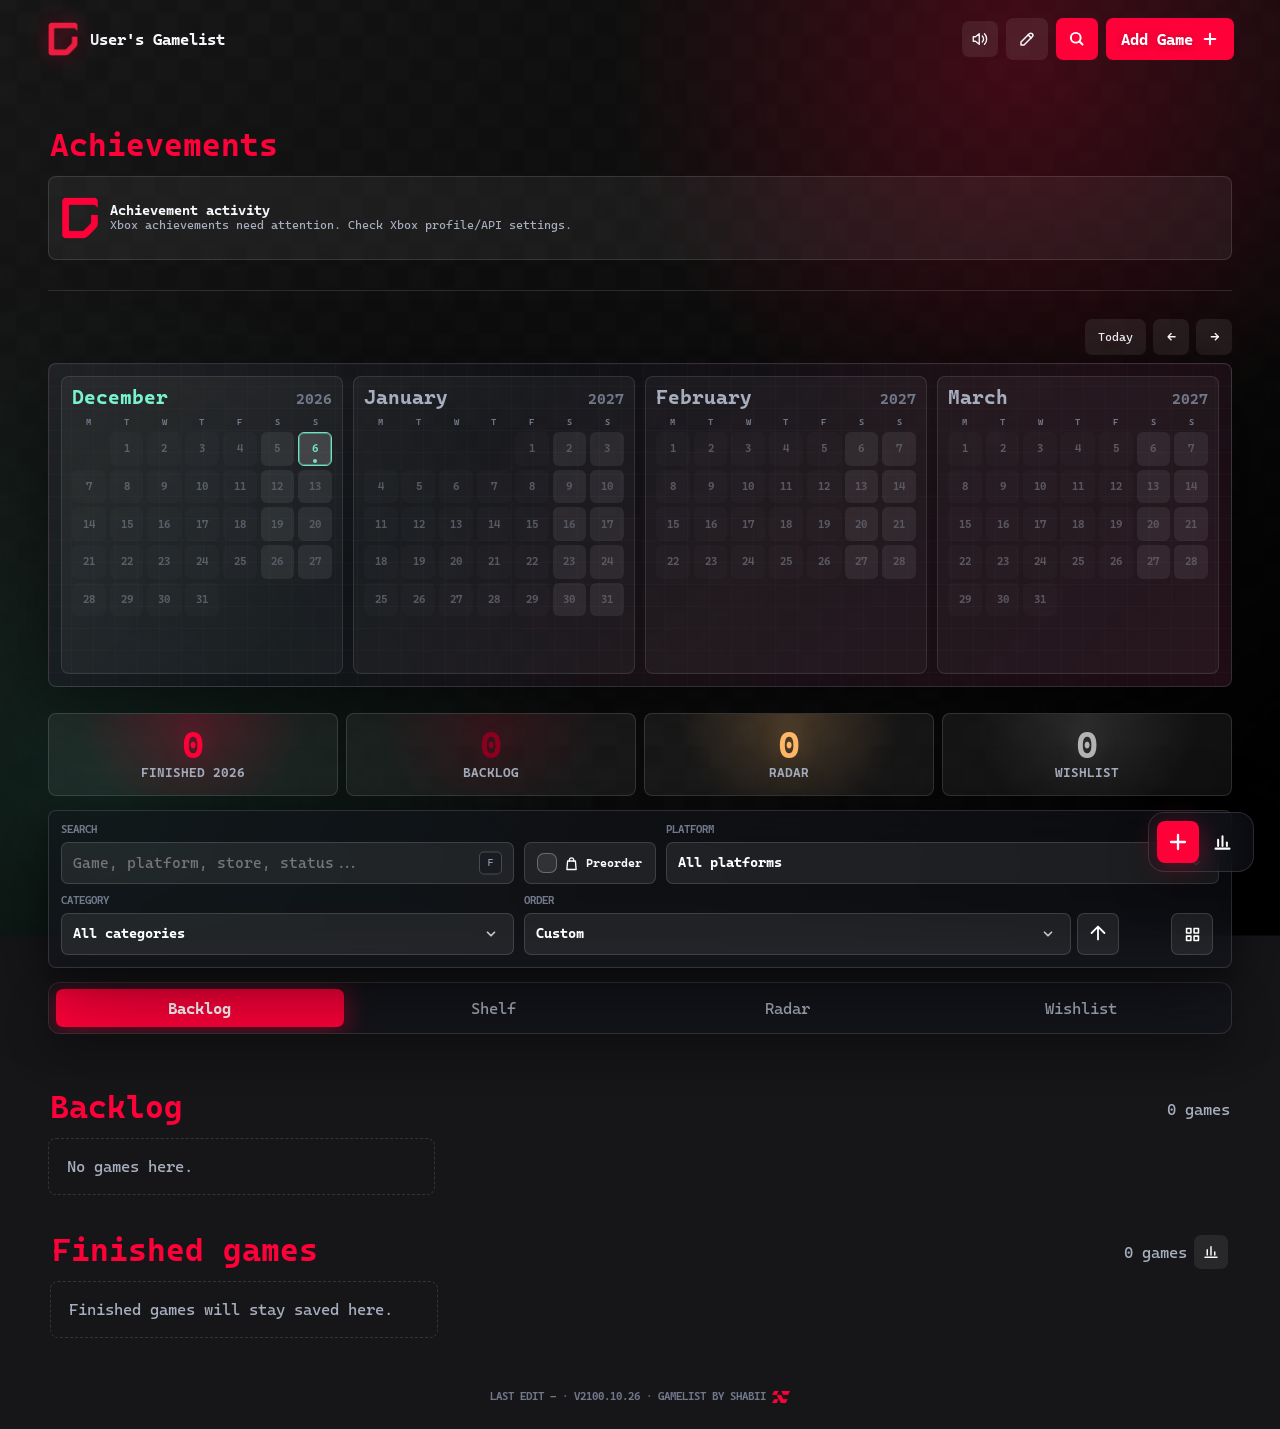
==== index.html @ e2c24020 "Add editable playing key art URL; bump v2100" ====
<!doctype html>
<html lang="en" class="theme-booting theme-fonts-loading">
  <head>
    <meta charset="utf-8">
    <meta name="viewport" content="width=device-width, initial-scale=1">
    <meta name="color-scheme" content="dark">
    <meta name="theme-color" content="#ff0039">
    <meta name="apple-mobile-web-app-capable" content="yes">
    <meta name="apple-mobile-web-app-title" content="Gamelist">
    <meta name="apple-mobile-web-app-status-bar-style" content="black-translucent">
    <title>Shabii's Gamelist</title>
    <link rel="icon" type="image/png" href="assets/branding/Icon.png">
    <link rel="apple-touch-icon" href="assets/branding/app-icons/app-Icon.png">
    <link rel="manifest" href="manifest.webmanifest">
    <style>html.theme-booting body{visibility:hidden}</style>
    <script>
      if ("serviceWorker" in navigator) {
        const hadController = Boolean(navigator.serviceWorker.controller);
        if (hadController) navigator.serviceWorker.addEventListener("controllerchange", () => window.location.reload(), { once: true });
        navigator.serviceWorker.register("/service-worker.js").catch(() => {});
      }
    </script>
    <script>
      (() => {
        const root = document.documentElement;
        const settingsKey = "gamelist:settings:v1";
        const themes = {
          shabii: { title: "Shabii's Gamelist", shortName: "Gamelist", icon: "assets/branding/Icon.png", appIcon: "assets/branding/app-icons/app-Icon.png", color: "#ff0039" },
          kash: { title: "Kash's Gamelist", shortName: "Kash", icon: "assets/branding/kh_icon.png", appIcon: "assets/branding/app-icons/kh_app-icon.png", color: "#005cff" },
        };
        const custom = (settings, fallbackKey) => {
          const theme = settings.customTheme || {};
          const owner = String(settings.defaultOwner || "Owner").trim() || "Owner";
          const hex = (value, fallback) => /^#?[0-9a-fA-F]{6}$/.test(value || "") ? `#${String(value).replace("#", "")}` : fallback;
          const main = theme.mainColorReset === false ? hex(theme.mainColor, themes[fallbackKey].color) : themes[fallbackKey].color;
          const accent = theme.accentColorReset === false ? hex(theme.accentColor, "#79f2ce") : "#79f2ce";
          const gradient = hex(theme.gradientColor, main);
          const extra = hex(theme.extraColor, "#7c5cff");
          const fonts = { antique: "Antique Olive Nord", georgia: "Georgia Bold", pokemon: "Pokemon GBA", pixel: "04B 30", michroma: "Michroma", minecraft: "Minecraft", mata: "Mata Regular" };
          const source = (value) => ({ main, accent, gradient, extra })[value] || main;
          const mix = (color, alpha) => {
            const int = Number.parseInt(color.slice(1), 16);
            return `rgba(${(int >> 16) & 255}, ${(int >> 8) & 255}, ${int & 255}, ${alpha})`;
          };
          const defaultIcon = (kind) => {
            const fallback = kind === "app" ? themes[fallbackKey].appIcon : themes[fallbackKey].icon;
            if (theme.mainColorReset !== false) return fallback;
            try { return localStorage.getItem(`gamelist:tinted-icon:${kind}:${main}`) || fallback; } catch { return fallback; }
          };
          const icon = owner.toLowerCase() === "kash" ? themes.kash.icon : (theme.gamelistIcon || defaultIcon("gamelist"));
          return { title: `${owner}'s Gamelist`, shortName: "Gamelist", icon, appIcon: theme.appIcon || defaultIcon("app"), color: main, accent, gradient, extra, glow1: mix(source(theme.glowPrimary), .22), glow2: mix(source(theme.glowSecondary || "accent"), .14), background: theme.backgroundImage || "", font: fonts[theme.accentFont] || "Cascadia Code", fontKey: theme.accentFont || "", mode: theme.mode === "light" ? "light" : "dark", disableGlow: Boolean(theme.disableGlow), gradientOn: Boolean(theme.gradient), uppercaseTitles: Boolean(theme.uppercaseTitles), bigLogo: fallbackKey === "kash" || Boolean(theme.bigLogo) };
        };
        const apply = (key, settings = {}) => {
          const themeKey = themes[key] ? key : "shabii";
          const theme = custom(settings, themeKey);
          window.__initialTheme = theme;
          root.dataset.initialTheme = themeKey;
          root.classList.toggle("theme-kash", themeKey === "kash");
          root.classList.toggle("theme-light", theme.mode === "light");
          root.classList.toggle("theme-no-glow", theme.disableGlow);
          root.classList.toggle("theme-gradient", theme.gradientOn);
          root.classList.toggle("theme-uppercase-titles", theme.uppercaseTitles);
          root.classList.toggle("theme-big-logo", theme.bigLogo);
          root.classList.toggle("theme-font-antique", theme.fontKey === "antique");
          root.classList.toggle("theme-font-pokemon", theme.fontKey === "pokemon");
          root.classList.toggle("theme-font-michroma", theme.fontKey === "michroma");
          root.classList.toggle("theme-font-mata", theme.fontKey === "mata");
          root.style.setProperty("--accent", theme.color);
          root.style.setProperty("--accent-1", theme.accent);
          root.style.setProperty("--accent-2", theme.accent);
          root.style.setProperty("--title-gradient-start", theme.gradientOn ? theme.gradient : theme.color);
          root.style.setProperty("--title-gradient-end", theme.color);
          root.style.setProperty("--extra-color", theme.extra);
          root.style.setProperty("--glow-primary", theme.glow1);
          root.style.setProperty("--glow-secondary", theme.glow2);
          root.style.setProperty("--custom-backdrop-image", theme.background ? `url("${theme.background.replace(/"/g, "%22")}")` : "var(--default-backdrop-image)");
          root.style.setProperty("--display-title-font", `"${theme.font}", "Cascadia Code", ui-monospace, monospace`);
          document.body?.classList.toggle("theme-kash", themeKey === "kash");
          document.body?.classList.toggle("theme-light", theme.mode === "light");
          document.body?.classList.toggle("theme-no-glow", theme.disableGlow);
          document.body?.classList.toggle("theme-gradient", theme.gradientOn);
          document.body?.classList.toggle("theme-uppercase-titles", theme.uppercaseTitles);
          document.body?.classList.toggle("theme-big-logo", theme.bigLogo);
          document.body?.classList.toggle("theme-font-antique", theme.fontKey === "antique");
          document.body?.classList.toggle("theme-font-pokemon", theme.fontKey === "pokemon");
          document.body?.classList.toggle("theme-font-michroma", theme.fontKey === "michroma");
          document.body?.classList.toggle("theme-font-mata", theme.fontKey === "mata");
          document.title = theme.title;
          document.querySelector("meta[name='theme-color']")?.setAttribute("content", theme.color);
          document.querySelector("meta[name='apple-mobile-web-app-title']")?.setAttribute("content", theme.shortName);
          document.querySelector("link[rel='icon']")?.setAttribute("href", theme.icon);
          document.querySelector("link[rel='apple-touch-icon']")?.setAttribute("href", theme.appIcon);
          warmThemeImages(theme);
          return themeKey;
        };
        const warmThemeImages = (theme) => {
          [theme.icon, theme.appIcon, theme.background].filter(Boolean).forEach((src) => {
            try {
              const image = new Image();
              image.decoding = "async";
              image.src = src;
              if (!src.startsWith("data:") && !document.querySelector(`link[data-theme-preload][href="${CSS.escape(src)}"]`)) {
                const link = document.createElement("link");
                link.rel = "preload";
                link.as = "image";
                link.href = src;
                link.dataset.themePreload = "true";
                document.head.appendChild(link);
              }
            } catch {}
          });
        };
        const waitForDisplayFont = async (theme) => {
          const fontFiles = {
            "Cascadia Code": ["assets/fonts/CascadiaCode.woff2", "font/woff2", 700],
            "Antique Olive Nord": ["assets/fonts/AntiqueOliveNord.woff2", "font/woff2", 900],
            "Georgia Bold": ["assets/fonts/Georgia-Bold.ttf", "font/ttf", 800],
            "Pokemon GBA": ["assets/fonts/pokemon-emerald.ttf", "font/ttf", 400],
            "04B 30": ["assets/fonts/04B_30.TTF", "font/ttf", 400],
            Michroma: ["assets/fonts/Michroma.ttf", "font/ttf", 400],
            Minecraft: ["assets/fonts/Minecraft.ttf", "font/ttf", 400],
            "Mata Regular": ["assets/fonts/Mata%20Regular.otf", "font/otf", 400],
          };
          const [src, type, weight] = fontFiles[theme.font] || fontFiles["Cascadia Code"];
          if (!document.querySelector(`link[data-display-font-preload][href="${src}"]`)) {
            const link = document.createElement("link");
            link.rel = "preload";
            link.as = "font";
            link.type = type;
            link.crossOrigin = "anonymous";
            link.href = src;
            link.dataset.displayFontPreload = "true";
            document.head.appendChild(link);
          }
          await new Promise((resolve) => {
            const settle = () => resolve();
            const timer = window.setTimeout(settle, 1400);
            const load = () => document.fonts.load(`${weight} 40px "${theme.font}"`).then(settle, settle);
            if (document.readyState === "loading") {
              document.addEventListener("DOMContentLoaded", () => load().finally(() => window.clearTimeout(timer)), { once: true });
            } else {
              load().finally(() => window.clearTimeout(timer));
            }
          });
          root.classList.remove("theme-fonts-loading");
        };
        const saveTheme = (key, nextSettings = null) => {
          try {
            const settings = JSON.parse(localStorage.getItem(settingsKey) || "{}");
            localStorage.setItem(settingsKey, JSON.stringify({ ...settings, ...(nextSettings || {}), theme: key }));
          } catch {}
        };
        let savedSettings = {};
        let savedTheme = "";
        try {
          savedSettings = JSON.parse(localStorage.getItem(settingsKey) || "{}");
          savedTheme = savedSettings.theme || "";
        } catch {}
        window.__applyInitialTheme = apply;
        window.__initialThemeReady = (savedTheme
          ? Promise.resolve(apply(savedTheme, savedSettings))
          : fetch("/api/sync?settings=1", { cache: "no-store" })
            .then((response) => response.ok ? response.json() : {})
            .then((data) => {
              const key = themes[data?.settings?.theme] ? data.settings.theme : "shabii";
              saveTheme(key, data?.settings || {});
              return apply(key, data?.settings || {});
            })
            .catch(() => apply("shabii", {}))).then(async () => {
              await waitForDisplayFont(window.__initialTheme || {});
              return root.dataset.initialTheme;
            });
        window.setTimeout(() => root.classList.remove("theme-booting"), 3500);
      })();
    </script>
    <link rel="preload" as="image" href="assets/branding/kh_icon.png">
    <link rel="preload" as="image" href="assets/branding/app-icons/kh_app-icon.png">
    <link rel="preload" as="image" href="assets/platforms/playstation.png">
    <link rel="preload" as="image" href="assets/platforms/steam.png">
    <link rel="preload" as="image" href="assets/platforms/switch.png">
    <link rel="preload" as="image" href="assets/sites/howlongtobeat.png">
    <link rel="preload" as="image" href="assets/sites/neoseeker.png">
    <link rel="preload" as="image" href="assets/sites/nintendo.png">
    <link rel="preload" as="image" href="assets/sites/playstation.png">
    <link rel="preload" as="image" href="assets/sites/psnprofiles.png">
    <link rel="preload" as="image" href="assets/sites/rpgsite.png">
    <link rel="preload" as="image" href="assets/sites/steam.png">
    <link rel="preload" as="image" href="assets/sites/wikipedia.ico">
    <link rel="preload" as="image" href="assets/stores/amazon.ico">
    <link rel="preload" as="image" href="assets/stores/game.ico">
    <link rel="preload" as="image" href="assets/stores/retroisland.png">
    <link rel="preload" as="image" href="assets/stores/xtralife.ico">
    <link rel="stylesheet" href="styles.css">
    <link rel="stylesheet" href="game-editor-layout.css">
    <link rel="stylesheet" href="collection-workspace.css">
  </head>
  <body class="auth-checking">
    <script>
      (() => {
        const theme = window.__initialTheme || {};
        const themeKey = document.documentElement.dataset.initialTheme;
        document.body.classList.toggle("theme-kash", themeKey === "kash");
        document.body.classList.toggle("theme-light", theme.mode === "light");
        document.body.classList.toggle("theme-no-glow", Boolean(theme.disableGlow));
        document.body.classList.toggle("theme-gradient", Boolean(theme.gradientOn));
        document.body.classList.toggle("theme-uppercase-titles", Boolean(theme.uppercaseTitles));
        document.body.classList.toggle("theme-big-logo", Boolean(theme.bigLogo));
        document.body.classList.toggle("theme-font-antique", theme.fontKey === "antique");
        document.body.classList.toggle("theme-font-pokemon", theme.fontKey === "pokemon");
        document.body.classList.toggle("theme-font-michroma", theme.fontKey === "michroma");
        document.body.classList.toggle("theme-font-mata", theme.fontKey === "mata");
        document.body.classList.toggle("can-edit", sessionStorage.getItem("gamelist-editor") === "true");
      })();
    </script>
    <div class="backdrop"></div>
    <header class="topbar">
      <a class="brand" href="#backlog" aria-label="Shabii's Gamelist">
        <img class="brand-mark" src="assets/branding/Icon.png" alt="">
        <span>Shabii's Gamelist</span>
      </a>
      <button class="brand-version-chip" id="brandVersion" type="button" hidden>Version -</button>
      <script>
        (() => {
          const theme = window.__initialTheme;
          if (!theme) return;
          const brand = document.currentScript.previousElementSibling?.previousElementSibling;
          const mark = brand?.querySelector(".brand-mark");
          const label = brand?.querySelector("span:last-child");
          if (mark && theme.icon) mark.src = theme.icon;
          if (label && theme.title) label.textContent = theme.title;
          if (brand && theme.title) brand.setAttribute("aria-label", theme.title);
        })();
      </script>
      <div class="top-actions">
        <button class="icon-button" id="syncButton" type="button" title="Sync" aria-label="Sync">
          <span data-svg-asset="icons/navigation/reload"></span>
        </button>
        <button class="ghost-button" id="loginButton" type="button" title="Add Game" aria-label="Add Game" data-i18n-title="Add Game" data-i18n-aria-label="Add Game" hidden>
          <span data-svg-asset="icons/actions/plus-3"></span>
        </button>
        <button class="icon-button" id="settingsButton" type="button" title="Settings" aria-label="Settings" data-i18n-title="Settings" data-i18n-aria-label="Settings" aria-busy="true" disabled hidden>
          <span data-svg-asset="icons/settings/settings"></span>
        </button>
        <button class="icon-button local-sound-toggle" id="localSoundToggle" type="button" aria-label="Mute sound for this session" aria-pressed="true" hidden></button>
        <button class="ghost-button" id="fetchPricesButton" type="button" hidden>
          <span data-svg-asset="icons/actions/euro"></span>
          <span class="button-label">Fetch New Prices</span>
        </button>
        <button class="primary-button" id="addButton" type="button" hidden>
          <span class="button-label">Add Game</span>
          <span class="button-icon" aria-hidden="true">
            <span data-svg-asset="icons/actions/plus"></span>
          </span>
        </button>
        <button class="primary-button top-search-button" id="searchButton" type="button" title="Search" aria-label="Search" data-i18n-title="Search" data-i18n-aria-label="Search">
          <span class="button-icon" aria-hidden="true">
            <span data-svg-asset="icons/navigation/search-3"></span>
          </span>
        </button>
        <script>
          if (sessionStorage.getItem("gamelist-editor") === "true") document.querySelector("#addButton")?.removeAttribute("hidden");
        </script>
      </div>
    </header>

    <main class="shell">
      <section class="playing-section" id="playingSection" hidden></section>
      <section id="collectionShowcase"></section>

      <section class="goty-section" id="gotySection" hidden>
        <div class="column-head">
          <div>
            <div class="goty-title-row">
              <h2 id="gotyTitle" data-i18n="Games of the year">Games of the year</h2>
              <span class="goty-year-count" id="gotyYearCount"></span>
            </div>
          </div>
          <div class="goty-head-actions">
            <label class="goty-year-select">
              <select id="gotyYearSelect" aria-label="Game of the year picks year" data-i18n-aria-label="Game of the year picks year"></select>
            </label>
            <button class="ghost-button goty-edit-button" id="gotyEditButton" type="button" data-i18n="Edit" hidden>Edit</button>
            <button class="ghost-button goty-save-button" id="gotySaveButton" type="button" data-i18n="Save">Save</button>
          </div>
        </div>
        <div class="goty-grid" id="gotyGrid"></div>
      </section>

      <section class="achievement-section" id="achievementSection">
        <div class="column-head">
          <div>
            <h2 data-i18n="Achievements">Achievements</h2>
          </div>
        </div>
        <div class="achievement-panel" id="achievementPanel">
          <div class="achievement-loading">Loading latest achievements...</div>
        </div>
      </section>

      <section class="calendar-section hero">
        <div class="release-calendar" id="releaseCalendar" aria-label="Radar release calendar"></div>
      </section>

      <section class="highlights-section">
        <div class="stats" id="stats" aria-live="polite"></div>
        <div id="collectionKpis" hidden></div>
      </section>

      <section class="toolbar glass">
        <label class="search">
          <span data-i18n="Search">Search</span>
          <span class="search-field">
            <input id="searchInput" type="search" placeholder="Game, platform, store, status..." data-i18n-placeholder="Game, platform, store, status...">
            <kbd class="search-shortcut" aria-hidden="true">F</kbd>
            <span data-svg-asset="icons/navigation/search-mobile"></span>
          </span>
        </label>
        <label class="check-filter toggle-check toolbar-check">
          <input id="preorderedFilter" type="checkbox">
          <span data-svg-asset="icons/actions/shopping-bag-2"></span>
          <span data-i18n="Preorder">Preorder</span>
        </label>
        <label>
          <span data-i18n="Platform">Platform</span>
          <select id="platformFilter"></select>
        </label>
        <label>
          <span data-i18n="Category">Category</span>
          <select id="tagFilter"></select>
        </label>
        <label class="collection-filter-field" hidden><span data-i18n="Region">Region</span><select id="collectionRegionFilter"><option value="all" data-i18n="All regions">All regions</option></select></label>
        <label class="collection-filter-field" hidden><span data-i18n="Condition">Condition</span><select id="collectionConditionFilter"><option value="all" data-i18n="All conditions">All conditions</option><option value="complete" data-i18n="Complete">Complete</option><option value="complete-plus" data-i18n="Complete +">Complete +</option><option value="loose" data-i18n="Loose">Loose</option><option value="sealed" data-i18n="Sealed">Sealed</option></select></label>
        <label class="order-label">
          <span data-i18n="Order">Order</span>
          <div class="order-control">
            <select id="sortFilter">
              <option value="custom" selected data-i18n="Custom">Custom</option>
              <option value="time" data-i18n="Time">Time</option>
              <option value="added" data-i18n="Last added">Last added</option>
              <option value="title" data-i18n="Name">Name</option>
              <option value="platform" data-i18n="Platform">Platform</option>
              <option value="playtime" data-i18n="Playtime">Playtime</option>
              <option value="rating" data-i18n="Rating">Rating</option>
              <option value="region" data-i18n="Region">Region</option>
              <option value="value" data-i18n="Value">Value</option>
            </select>
            <button class="direction-toggle" id="sortDirectionButton" type="button" title="Sort ascending" aria-label="Sort ascending"><span data-svg-asset="icons/navigation/sort-arrow-2"></span></button>
          </div>
        </label>
        <div class="library-view-controls">
          <button class="icon-button view-toggle" id="viewToggleButton" type="button" title="Show as list" aria-label="Show as list"></button>
          <div id="collectionMediaToggle" class="unified-media-toggle" role="group" aria-label="Collection format"></div>
        </div>
      </section>

      <section id="collectionToolbar" hidden></section>
      <nav class="mobile-section-tabs" aria-label="Mobile sections" data-i18n-aria-label="Mobile sections">
        <button type="button" data-mobile-section="new" data-i18n="New additions" hidden>New additions</button>
        <button type="button" data-mobile-section="backlog" data-i18n="Backlog">Backlog</button>
        <button type="button" data-mobile-section="shelf" data-i18n="Shelf">Shelf</button>
        <button type="button" data-mobile-section="upcoming" data-i18n="Radar">Radar</button>
        <button type="button" data-mobile-section="wanted" data-i18n="Wishlist">Wishlist</button>
      </nav>

      <section class="board" aria-live="polite">
        <div class="column-head unified-new-head" id="unifiedNewHead" hidden>
          <h2 data-i18n="New additions">New additions</h2>
          <span id="unifiedNewCount"></span>
        </div>
        <section id="collectionLibrary" hidden></section>
        <article class="column" id="new" hidden>
          <div class="column-head">
            <div>
              <h2 data-i18n="New additions">New additions</h2>
            </div>
            <span id="newCount"></span>
          </div>
          <div class="card-list sortable" data-section="new"></div>
        </article>

        <article class="column" id="backlog">
          <div class="column-head">
            <div>
              <h2 data-i18n="Backlog">Backlog</h2>
            </div>
            <span id="backlogCount"></span>
          </div>
          <div class="card-list sortable" data-section="backlog"></div>
        </article>

        <article class="column" id="upcoming">
          <div class="column-head">
            <div>
              <h2 data-i18n="Radar">Radar</h2>
            </div>
            <span id="upcomingCount"></span>
          </div>
          <div class="card-list sortable" data-section="upcoming"></div>
        </article>

        <article class="column" id="wanted">
          <div class="column-head">
            <div>
              <h2 data-i18n="Wishlist">Wishlist</h2>
            </div>
            <span id="wantedCount"></span>
          </div>
          <div class="card-list sortable" data-section="wanted"></div>
        </article>
      </section>

      <section class="completed" id="completed">
        <div class="column-head">
          <div>
            <h2 data-i18n="Finished games">Finished games</h2>
          </div>
          <div class="completed-head-actions">
            <label class="completed-year-control" id="completedYearControl" hidden>
              <select id="completedYearFilter" aria-label="Finished games year">
                <option value="all">All</option>
              </select>
            </label>
            <button class="icon-button completed-stream-toggle" id="completedStreamToggleButton" type="button" title="Stream games" aria-label="Show stream games"></button>
            <button class="icon-button completed-stats-button" id="completedStatsButton" type="button" title="Stats" aria-label="Finished games stats"></button>
            <span id="completedCount"></span>
          </div>
        </div>
        <div class="completed-list" data-section="completed"></div>
        <button class="ghost-button completed-more-button" id="completedMoreButton" type="button" hidden data-i18n="See more">See more</button>
      </section>
    </main>

    <footer class="site-footer" aria-label="Site updates">
      <button id="footerDataUpdate" type="button">Last edit -</button>
      <span class="footer-separator" aria-hidden="true">·</span>
      <button id="footerVersion" type="button">Version -</button>
      <span class="footer-separator footer-credit-separator" aria-hidden="true">·</span>
      <a class="footer-credit" href="https://x.com/Shabii_exe" target="_blank" rel="noreferrer"><span>Gamelist by Shabii</span><span class="footer-credit-logo" aria-hidden="true"></span></a>
    </footer>

    <button class="icon-button scroll-top-button" id="scrollTopButton" type="button" title="Back to top" aria-label="Back to top">
      <span data-svg-asset="icons/navigation/scroll-top"></span>
    </button>
    <div class="floating-edit-actions" id="floatingEditActions" aria-label="Quick actions">
      <button class="icon-button floating-action-button floating-search-button" id="floatingSearchButton" type="button" title="Search" aria-label="Search" data-i18n-title="Search" data-i18n-aria-label="Search">
        <span data-svg-asset="icons/navigation/search-2"></span>
      </button>
      <button class="icon-button floating-action-button" id="floatingAddButton" type="button" title="Add Game" aria-label="Add Game" data-i18n-title="Add Game" data-i18n-aria-label="Add Game">
        <span data-svg-asset="icons/actions/plus-3"></span>
      </button>
      <button class="icon-button floating-action-button" id="floatingStatsButton" type="button" title="Statistics" aria-label="Statistics"></button>
    </div>
    <nav class="mobile-action-dock" id="mobileActionDock" aria-label="Quick actions">
      <button class="mobile-dock-action" id="mobileDockUp" type="button" title="Back to top" aria-label="Back to top">
        <span data-svg-asset="icons/navigation/scroll-top"></span>
      </button>
        <button class="mobile-dock-action" id="mobileDockSettings" type="button" title="Settings" aria-label="Settings" data-i18n-title="Settings" data-i18n-aria-label="Settings" aria-busy="true" disabled hidden>
        <span data-svg-asset="icons/settings/settings"></span>
        <span data-i18n="Settings">Settings</span>
      </button>
      <button class="mobile-dock-action" id="mobileDockStats" type="button" title="Stats" aria-label="Finished games stats" data-i18n-title="Stats" data-i18n-aria-label="Finished games stats" hidden></button>
      <button class="mobile-dock-action mobile-dock-goty" id="mobileDockGoty" type="button" title="Games of the year" aria-label="Set up Games of the year" data-i18n-title="Games of the year" data-i18n-aria-label="Set up Games of the year" hidden></button>
      <button class="mobile-dock-action" id="mobileDockSearch" type="button" title="Search" aria-label="Search" data-i18n-title="Search" data-i18n-aria-label="Search">
        <span data-svg-asset="icons/navigation/search-2"></span>
        <span data-i18n="Search">Search</span>
      </button>
      <button class="mobile-dock-action" id="mobileDockAdd" type="button" aria-label="Add Game" data-i18n-aria-label="Add Game" hidden>
        <span data-svg-asset="icons/actions/plus-2"></span>
        <span data-i18n="Add Game">Add Game</span>
      </button>
      <button class="mobile-dock-action" id="mobileDockEdit" type="button" title="Add Game" aria-label="Add Game" data-i18n-title="Add Game" data-i18n-aria-label="Add Game" hidden></button>
    </nav>

    <dialog id="gameDialog">
      <form method="dialog" class="modal" id="gameForm">
        <div class="modal-head">
          <div>
            <p class="eyebrow" data-i18n="Game details">Game details</p>
            <h2 id="dialogTitle">Add game</h2>
          </div>
          <div class="modal-head-actions">
            <button class="primary-button modal-head-save" id="gameDialogSaveButton" type="submit" data-i18n="Save">Save</button>
            <button class="icon-button" id="closeDialogButton" type="button" title="Close">×</button>
          </div>
        </div>

        <input type="hidden" id="gameId">
        <div class="lookup-row">
          <label>
            <span data-i18n="Search DB or IGDB URL">Search DB or IGDB URL</span>
            <input id="lookupInput" type="search" placeholder="Type a game name or paste an IGDB page" data-i18n-placeholder="Type a game name or paste an IGDB page">
          </label>
          <button class="ghost-button icon-only-button" id="lookupButton" type="button" title="Search" aria-label="Search">
            <span data-svg-asset="icons/navigation/search"></span>
          </button>
        </div>
        <div class="lookup-results" id="lookupResults"></div>
        <div class="shelf-gamelist-target-picker game-add-destination-picker" id="gameAddDestinationPicker" hidden>
          <span class="shelf-gamelist-target-label" data-i18n="Add Game To">Add Game To</span>
          <div class="shelf-gamelist-target-options" role="group" aria-label="Add game to">
            <span class="shelf-gamelist-target-indicator" aria-hidden="true"></span>
            <button type="button" data-game-destination="gamelist"><span class="shelf-gamelist-target-logo gamelist-target-logo" aria-hidden="true"></span><span data-i18n="Gamelist">Gamelist</span></button>
            <button type="button" data-game-destination="shelf"><span class="shelf-gamelist-target-logo shelf-target-logo" aria-hidden="true"></span><span data-i18n="Shelf">Shelf</span></button>
          </div>
        </div>
        <div class="game-list-controls" id="gameListControls" role="group" aria-label="Gamelist list and preorder">
        <div class="shelf-gamelist-target-picker" id="gameAddTargetPicker" hidden>
          <div class="shelf-gamelist-target-options" role="group" aria-label="Gamelist list">
            <span class="shelf-gamelist-target-indicator" aria-hidden="true"></span>
            <button type="button" data-game-target="backlog" data-i18n="Backlog">Backlog</button>
            <button type="button" data-game-target="upcoming" data-i18n="Radar">Radar</button>
            <button type="button" data-game-target="wanted" data-i18n="Wishlist">Wishlist</button>
          </div>
        </div>
        <div class="game-preorder-stream-row" id="gamePreorderStreamRow">
        <div class="game-preorder-control">
          <label class="check-filter toggle-check game-preorder-check">
            <input id="gamePreorderCheck" type="checkbox">
            <span class="check-label-with-icon"><span data-svg-asset="icons/actions/shopping-bag"></span><span data-i18n="Preorder">Preorder</span></span>
          </label>
          <label class="preorder-store-field" id="gamePreorderStoreField" hidden>
            <span class="icon-input store-icon-input">
              <span class="field-leading-icon preorder-store-field-icon" aria-hidden="true"></span>
              <input id="preorderStoreInput" placeholder="Xtralife, Game, Amazon...">
            </span>
          </label>
        </div>
        </div>
        </div>
        <section class="form-group" id="playingFormSection">
          <h3 data-i18n="Playing">Playing</h3>
          <div class="form-grid playing-form-grid">
            <label class="check-filter toggle-check modal-playing-check">
              <input id="playingInput" type="checkbox">
              <span data-i18n="Playing">Playing</span>
            </label>
            <label class="check-filter toggle-check form-check stream-check">
              <input id="streamInput" type="checkbox">
              <span data-i18n="Stream">Stream</span>
            </label>
            <label class="playing-replay-field">
              <span data-i18n="Replay Count">Replay Count</span>
              <input id="replayCountInput" type="number" min="0" step="1" placeholder="0">
            </label>
            <label class="playing-started-field">
              <span data-i18n="Started">Started</span>
              <input id="startedAtInput" type="date">
            </label>
            <label class="playing-completed-field">
              <span data-i18n="Finished">Finished</span>
              <input id="completedAtInput" type="date">
            </label>
            <div class="playing-finish-time-control">
              <label class="playing-finish-time-field">
                <span data-i18n="Time to finish">Time to finish</span>
                <input id="finishHoursInput" type="text" inputmode="numeric" placeholder="Hours" data-i18n-placeholder="Hours">
              </label>
              <button class="icon-button playtime-refresh-button" id="editorPlaytimeRefreshButton" type="button" title="Refresh playtime" aria-label="Refresh playtime" data-i18n-title="Refresh playtime" data-i18n-aria-label="Refresh playtime">
                <span data-svg-asset="icons/actions/index"></span>
              </button>
            </div>
            <label class="check-filter toggle-check form-check playing-achievements-check">
              <input id="platinumInput" type="checkbox">
              <span class="achievement-check-icon" title="Completed achievements" aria-label="Completed achievements">
                <span data-svg-asset="icons/status/trophy"></span>
              </span>
            </label>
            <div class="rating-section">
              <h4 data-i18n="Rating">Rating</h4>
              <div class="game-rating-grid" id="playingRatingGrid"></div>
            </div>
          </div>
        </section>

        <section class="form-group" id="collectingFormSection">
          <h3 data-i18n="Collecting Information">Collecting Information</h3>
          <div class="form-grid collection-form-grid unified-game-editor-grid">
            <div class="game-editor-cover editor-cover" role="img" aria-label="Game cover preview"><img id="gameEditorCoverPreview" alt="" hidden></div>
            <label class="title-field">
              <span data-i18n="Title">Title</span>
              <input id="titleInput" required>
            </label>
            <label class="platform-field">
              <span data-i18n="Platform">Platform</span>
              <span class="icon-input platform-icon-input">
                <span class="field-leading-icon platform-field-icon" aria-hidden="true"></span>
                <input id="platformInput" list="platformOptions">
              </span>
            </label>
            <label class="check-filter toggle-check form-check collection-check digital-check">
              <input id="digitalInput" type="checkbox">
              <span class="check-label-with-icon"><span data-svg-asset="icons/actions/download-badge"></span><span data-i18n="Digital">Digital</span></span>
            </label>
            <label class="list-field">
              <span data-i18n="List">List</span>
              <select id="sectionInput">
                <option value="wanted" data-i18n="Wishlist">Wishlist</option>
                <option value="upcoming" data-i18n="Radar">Radar</option>
                <option value="backlog" data-i18n="Backlog">Backlog</option>
              </select>
            </label>
            <label class="release-date-field">
              <span data-i18n="Release Date">Release Date</span>
              <input id="releaseDateInput" type="date">
            </label>
            <label class="release-text-field">
              <span data-i18n="Release Text (Optional)">Release Text (Optional)</span>
              <input id="releaseTextInput" placeholder="2026?, 18 June, TBA..." data-i18n-placeholder="2026?, 18 June, TBA...">
            </label>
            <label class="check-filter toggle-check form-check dlc-check">
              <input id="dlcInput" type="checkbox">
              <span>DLC</span>
            </label>
            <label class="check-filter toggle-check form-check collection-check emulator-check">
              <input id="emulatorInput" type="checkbox">
              <span>Emulator</span>
            </label>
            <label class="check-filter toggle-check form-check collection-check multiplayer-check">
              <input id="multiplayerInput" type="checkbox">
              <span class="check-label-with-icon"><span data-svg-asset="icons/status/online-globe"></span><span data-i18n="Multiplayer">Multiplayer</span></span>
            </label>
            <label class="check-filter toggle-check form-check collection-check coop-check">
              <input id="coopInput" type="checkbox">
              <span class="check-label-with-icon"><span data-svg-asset="icons/status/coop"></span><span data-i18n="Coop">Coop</span></span>
            </label>
            <label class="check-filter toggle-check form-check entitlement-check psplus-check">
              <input id="psPlusInput" type="checkbox">
              <span class="check-label-with-icon"><img class="entitlement-icon" src="assets/platforms/psplus.png" alt="" aria-hidden="true"><span>PlayStation Plus</span></span>
            </label>
            <label class="check-filter toggle-check form-check entitlement-check games-with-gold-check">
              <input id="gamesWithGoldInput" type="checkbox">
              <span class="check-label-with-icon"><img class="entitlement-icon" src="assets/platforms/gameswithgold.png" alt="" aria-hidden="true"><span data-i18n="Games with Gold">Games with Gold</span></span>
            </label>
            <span class="entitlement-grid-spacer" aria-hidden="true"></span>
            <label class="length-field">
              <span data-i18n="Aproximate playtime">Aproximate playtime</span>
              <input id="lengthInput" type="number" min="0" step="1" placeholder="Hours" data-i18n-placeholder="Hours">
            </label>
            <label class="preferred-store-field">
              <span data-i18n="Preferred preorder store">Preferred preorder store</span>
              <span class="icon-input store-icon-input">
                <span class="field-leading-icon preferred-store-field-icon" aria-hidden="true"></span>
                <input id="preferredStoreInput" placeholder="Limited Run, Amazon...">
              </span>
            </label>
            <label class="owners-field">
              <span data-i18n="Owner">Owner</span>
              <input id="ownersInput" list="ownerOptions" placeholder="User, Judy..." data-i18n-placeholder="User, Judy...">
            </label>
            <label class="status-field">
              <span data-i18n="Other tags">Other tags</span>
              <input id="statusesInput" list="statusOptions" placeholder="To Collect, Scarce, Waiting for Physical" data-i18n-placeholder="To Collect, Scarce, Waiting for Physical">
            </label>
            <label class="trophy-search-field">
              <span data-i18n="Alternate Achievement search name">Alternate Achievement search name</span>
              <input id="trophyNameInput" placeholder="Optional alternate title" data-i18n-placeholder="Optional alternate title">
            </label>

          </div>
        </section>

        <section class="form-group">
          <h3 data-i18n="Game Data">Game Data</h3>
          <div class="form-grid game-data-grid">
            <label>
              <span data-i18n="Developer">Developer</span>
              <input id="developerInput" placeholder="Studio" data-i18n-placeholder="Studio">
            </label>
            <label>
              <span data-i18n="Publisher">Publisher</span>
              <input id="publisherInput" placeholder="Company" data-i18n-placeholder="Company">
            </label>
            <label class="wide game-tags-field">
              <span data-i18n="Genre">Genre</span>
              <input id="genresInput" placeholder="Adventure, RPG, FPS" data-i18n-placeholder="Adventure, RPG, FPS">
            </label>
            <label class="wide">
              <span data-i18n="Description">Description</span>
              <textarea id="descriptionInput" rows="4" placeholder="Manual description or fetched game summary" data-i18n-placeholder="Manual description or fetched game summary"></textarea>
            </label>
            <label class="wide">
              <span data-i18n="IGDB Page">IGDB Page</span>
              <input id="igdbUrlInput" placeholder="https://www.igdb.com/games/...">
            </label>
            <label class="wide">
              <span data-i18n="HowLongToBeat URL">HowLongToBeat URL</span>
              <input id="hltbUrlInput" placeholder="https://howlongtobeat.com/game/...">
            </label>
            <label class="wide game-trailer-field">
              <span data-i18n="Trailer URL">Trailer URL</span>
              <input id="trailerUrlInput" placeholder="https://www.youtube.com/watch?v=...">
            </label>
            <label class="store-link-field">
              <span data-i18n="PlayStation Store URL">PlayStation Store URL</span>
              <input id="playstationUrlInput" placeholder="https://store.playstation.com/...">
            </label>
            <label class="store-link-field">
              <span data-i18n="Nintendo Store URL">Nintendo Store URL</span>
              <input id="nintendoUrlInput" placeholder="https://www.nintendo.com/...">
            </label>
            <label class="store-link-field">
              <span data-i18n="Steam URL">Steam URL</span>
              <input id="steamUrlInput" placeholder="https://store.steampowered.com/app/...">
            </label>
            <label class="store-link-field">
              <span data-i18n="Xbox Store URL">Xbox Store URL</span>
              <input id="xboxUrlInput" placeholder="https://www.xbox.com/...">
            </label>
            <label class="wide">
              <span data-i18n="Cover URL">Cover URL</span>
              <input id="coverInput" placeholder="https://...">
            </label>
            <label class="wide">
              <span data-i18n="Currently Playing Key Art URL">Currently Playing Key Art URL</span>
              <input id="keyArtInput" type="url" placeholder="https://images.igdb.com/igdb/image/upload/...">
            </label>
          </div>
        </section>

        <datalist id="platformOptions">
          <option value="Steam"></option>
          <option value="Game Gear"></option>
          <option value="Sega Genesis"></option>
          <option value="Sega Dreamcast"></option>
          <option value="Game Boy"></option>
          <option value="Game Boy Color"></option>
          <option value="Nintendo Entertainment System"></option>
          <option value="Super Nintendo Entertainment System"></option>
          <option value="Nintendo 64"></option>
          <option value="Nintendo Gamecube"></option>
          <option value="Game Boy Advance"></option>
          <option value="Nintendo DS"></option>
          <option value="Nintendo Wii"></option>
          <option value="Nintendo Wii U"></option>
          <option value="Nintendo 3DS"></option>
          <option value="Nintendo Switch"></option>
          <option value="Nintendo Switch 2"></option>
          <option value="Sony PlayStation"></option>
          <option value="Sony PlayStation 2"></option>
          <option value="Sony PlayStation 3"></option>
          <option value="Sony Playstation Portable"></option>
          <option value="Sony Playstation Vita"></option>
          <option value="Sony PlayStation 4"></option>
          <option value="Sony PlayStation 5"></option>
          <option value="Xbox"></option>
          <option value="Xbox 360"></option>
          <option value="Xbox One"></option>
          <option value="Xbox PC"></option>
          <option value="Xbox Series"></option>
        </datalist>

        <datalist id="statusOptions">
          <option value="To Collect"></option>
          <option value="Scarce"></option>
          <option value="Waiting for Physical"></option>
        </datalist>

        <datalist id="ownerOptions">
          <option value="User"></option>
          <option value="Jordi"></option>
          <option value="Judy"></option>
          <option value="Cage"></option>
        </datalist>

        <div class="modal-actions">
          <button class="danger-button icon-only-button" id="deleteButton" type="button" title="Delete" aria-label="Delete">
            <span data-svg-asset="icons/actions/trash"></span>
          </button>
          <button class="primary-button modal-save-button" id="gameDialogBottomSaveButton" type="submit" data-i18n="Save">Save</button>
        </div>
      </form>
    </dialog>

    <dialog id="editorUnsavedDialog" class="unsaved-edit-dialog">
      <article class="auth-modal glass unsaved-edit-modal">
        <div class="modal-head">
          <div><p class="eyebrow">Game editor</p><h2>Are you sure?</h2></div>
          <button class="icon-button" type="button" data-editor-unsaved-cancel aria-label="Return to editing">×</button>
        </div>
        <p class="unsaved-edit-copy">You have unsaved changes.</p>
        <div class="modal-actions unsaved-edit-actions">
          <button class="ghost-button" type="button" data-editor-unsaved-save>Close and save</button>
          <button class="primary-button" type="button" data-editor-unsaved-discard>Close without saving</button>
        </div>
      </article>
    </dialog>

    <dialog id="detailDialog">
      <article class="detail-modal glass">
        <button class="icon-button detail-close" id="detailCloseButton" type="button" title="Close">×</button>
        <div class="detail-cover">
          <img alt="">
        </div>
        <div class="detail-body">
          <h2 id="detailTitle"></h2>
          <div class="studio-line" id="detailStudio"></div>
          <div class="meta" id="detailMeta"></div>
          <div class="play-dates detail-dates" id="detailDates"></div>
          <div class="chips" id="detailChips"></div>
          <div class="store-links" id="detailStoreLinks"></div>
          <p id="detailDescription"></p>
          <div class="prices detail-prices" id="detailPrices"></div>
          <section class="detail-guides" id="detailGuides" hidden>
            <h3 data-i18n="Guides">Guides</h3>
            <div class="guide-links" id="detailGuideLinks"></div>
          </section>
          <section class="detail-rating" id="detailRating" hidden>
            <h3><span id="detailRatingTitle" data-i18n="Rating">Rating</span><span class="detail-rating-score" id="detailRatingScore"></span></h3>
            <div class="detail-rating-grid" id="detailRatingGrid"></div>
          </section>
          <section class="detail-trophies" id="detailTrophies" hidden>
            <div class="detail-trophies-head">
              <h3>
                <span data-svg-asset="icons/status/trophy"></span>
                <span id="detailTrophyTitle">TROPHIES</span>
              </h3>
              <div class="detail-trophy-tools">
                <span id="detailTrophyCount"></span>
                <span class="detail-trophy-percent" id="detailTrophyPercent"></span>
                <select id="detailTrophySort" aria-label="Sort trophies" data-i18n-aria-label="Sort trophies">
                  <option value="order" data-i18n="Order">Order</option>
                  <option value="name" data-i18n="Name">Name</option>
                  <option value="completed" data-i18n="Completed">Completed</option>
                </select>
                <button class="direction-toggle" id="detailTrophyDirection" type="button" title="Sort ascending" aria-label="Sort ascending"><span data-svg-asset="icons/navigation/sort-arrow-2"></span></button>
              </div>
            </div>
            <div class="detail-trophy-scroller" id="detailTrophyScroller">
              <div class="detail-trophy-list" id="detailTrophyList"></div>
            </div>
          </section>
        </div>
      </article>
    </dialog>

    <dialog id="historyDialog">
      <article class="history-modal glass">
        <div class="modal-head">
          <div>
            <p class="eyebrow" data-i18n="Finished games">Finished games</p>
            <h2>Finished by year</h2>
          </div>
          <button class="icon-button" id="historyCloseButton" type="button" title="Close">×</button>
        </div>
        <div class="year-tabs" id="historyYearTabs"></div>
        <div class="history-list" id="historyList"></div>
      </article>
    </dialog>

    <dialog id="gotyDialog" class="goty-dialog">
      <form method="dialog" class="goty-modal glass" id="gotyForm">
        <div class="modal-head">
          <div>
            <p class="eyebrow">MY PICKS</p>
            <h2 id="gotyDialogTitle">Pick your favorites</h2>
          </div>
          <div class="modal-head-actions">
            <button class="primary-button modal-head-save" type="submit" data-i18n="Save">Save</button>
            <button class="icon-button" id="gotyCloseButton" type="button" title="Close" data-i18n-title="Close">×</button>
          </div>
        </div>
        <div class="goty-picker-toolbar">
          <p class="goty-dialog-copy" data-i18n="Choose one finished game for every category.">Choose one finished game for every category.</p>
          <label class="goty-picker-order">
            <span data-i18n="Order">Order</span>
            <select id="gotyPickerOrder" aria-label="Game of the year picker order" data-i18n-aria-label="Game of the year picker order">
              <option value="time" data-i18n="Time">Time</option>
              <option value="rating" data-i18n="Rating">Rating</option>
              <option value="name" data-i18n="Name">Name</option>
              <option value="platform" data-i18n="Platform">Platform</option>
            </select>
          </label>
        </div>
        <div class="goty-picker-grid" id="gotyPickerGrid"></div>
        <div class="goty-dialog-actions">
          <button class="danger-button icon-only-button goty-reset-button" id="gotyResetButton" type="button" title="Reset" aria-label="Reset Game of the year picks" data-i18n-title="Reset" data-i18n-aria-label="Reset Game of the year picks"></button>
          <button class="primary-button goty-publish-button modal-save-button" type="submit" data-i18n="Save">Save</button>
        </div>
      </form>
    </dialog>

    <dialog id="gotyStatsPreviewDialog" class="goty-stats-preview-dialog">
      <article class="goty-stats-preview-modal finished-stats-modal glass">
        <div class="modal-head">
          <div>
            <p class="eyebrow" id="gotyStatsPreviewBrow">Before your picks</p>
            <h2 id="gotyStatsPreviewTitle">Your year in games</h2>
          </div>
        </div>
        <div class="goty-stats-preview-body finished-stats-body" id="gotyStatsPreviewBody"></div>
        <div class="goty-stats-preview-actions">
          <button class="primary-button goty-stats-preview-continue" id="gotyStatsPreviewContinueButton" type="button">See your games of the year</button>
        </div>
      </article>
    </dialog>

    <dialog id="finishedStatsDialog" class="finished-stats-dialog">
      <article class="finished-stats-modal glass">
        <div class="modal-head">
          <div>
            <p class="eyebrow" id="finishedStatsBrow">YEARLY STATISTICS</p>
            <h2 id="finishedStatsTitle">Stats</h2>
          </div>
          <div class="finished-stats-head-actions">
            <label class="finished-stats-year-picker" id="finishedStatsYearPicker" hidden>
              <span class="sr-only">Statistics year</span>
              <select id="finishedStatsYearSelect" aria-label="Statistics year"></select>
            </label>
            <button class="icon-button" id="finishedStatsCloseButton" type="button" title="Close">×</button>
          </div>
        </div>
        <div class="stats-source-slider" id="statsSourceSlider" role="group" aria-label="Statistics source">
          <button type="button" data-stats-source-tab="gamelist" class="active" aria-pressed="true" data-i18n="Gamelist">Gamelist</button>
          <button type="button" data-stats-source-tab="collection" aria-pressed="false" data-i18n="Collection">Collection</button>
        </div>
        <div class="finished-stats-body" id="finishedStatsBody"></div>
      </article>
    </dialog>

    <dialog id="platinumDialog" class="platinum-dialog">
      <article class="platinum-modal glass">
        <div class="modal-head">
          <div>
            <p class="eyebrow" data-i18n="Achievements">Achievements</p>
            <h2 class="platinum-title" id="platinumTitle"></h2>
          </div>
          <div class="platinum-head-actions">
            <button class="icon-button" id="platinumCloseButton" type="button" title="Close">×</button>
            <span class="platinum-count-pill" id="platinumCount"></span>
          </div>
        </div>
        <div class="platinum-filter-bar" id="platinumYearTabs">
          <label class="platinum-year-select">
            <span data-i18n="Year">Year</span>
            <select id="platinumYearSelect"></select>
          </label>
          <label class="platinum-platform-select">
            <span data-i18n="Platform">Platform</span>
            <select id="platinumPlatformSelect"></select>
          </label>
          <label class="platinum-order-label">
            <span data-i18n="Order">Order</span>
            <div class="platinum-order-control">
              <select id="platinumSortSelect" aria-label="Sort completed games" data-i18n-aria-label="Sort completed games">
                <option value="time" data-i18n="Time">Time</option>
                <option value="name" data-i18n="Name">Name</option>
              </select>
              <button class="direction-toggle" id="platinumSortDirection" type="button" title="Sort descending" aria-label="Sort descending"></button>
              <button class="icon-button view-toggle section-view-toggle" id="platinumViewToggleButton" type="button" title="Grid view" aria-label="Grid view"></button>
            </div>
          </label>
        </div>
        <div class="platinum-list" id="platinumList"></div>
      </article>
    </dialog>

    <dialog id="releaseDialog">
      <article class="release-modal glass">
        <div class="modal-head">
          <div>
            <p class="eyebrow" data-i18n="Release day">Release day</p>
            <h2 id="releaseDialogTitle"></h2>
          </div>
          <button class="icon-button" id="releaseCloseButton" type="button" title="Close" data-i18n-title="Close">×</button>
        </div>
        <div class="card-list release-dialog-list" id="releaseDialogList"></div>
      </article>
    </dialog>

    <dialog id="settingsDialog" class="settings-dialog">
      <form method="dialog" class="settings-modal glass" id="settingsForm" autocomplete="off">
        <div class="modal-head">
          <div>
            <p class="eyebrow" id="settingsDialogEyebrow" data-i18n="Site settings">Site settings</p>
            <h2 class="settings-main-heading"><span id="settingsDialogTitle" data-i18n="Settings">Settings</span><button class="settings-main-back-title" id="settingsDialogBackTitle" type="button" data-settings-back aria-label="Go back" hidden><span class="settings-main-title-current"><span data-svg-asset="icons/settings/settings-main-back-glyph"></span><span id="settingsDialogSectionTitle"></span></span><span class="settings-main-title-hover"><span data-svg-asset="icons/settings/settings-main-back-glyph"></span>Go back</span></button></h2>
          </div>
          <div class="modal-head-actions">
            <button class="primary-button modal-head-save" type="submit" data-i18n="Save">Save</button>
            <button class="icon-button" id="settingsCloseButton" type="button" title="Close">×</button>
          </div>
        </div>

        <div class="settings-home" id="settingsHome">
          <p class="settings-home-copy">Choose what you’d like to manage.</p>
          <div class="settings-category-grid">
            <button class="settings-category-card" type="button" data-settings-panel="design">
              <span class="settings-category-icon" aria-hidden="true"><span data-svg-asset="icons/actions/index-6"></span></span>
              <span class="settings-category-text"><strong>Page design</strong><small>Layout, appearance, and preferences</small></span><span class="settings-category-arrow" aria-hidden="true"><span data-svg-asset="icons/actions/index-2"></span></span>
            </button>
            <button class="settings-category-card" type="button" data-settings-panel="accounts">
              <span class="settings-category-icon" aria-hidden="true"><span data-svg-asset="icons/actions/index-5"></span></span>
              <span class="settings-category-text"><strong>Accounts</strong><small>Connected services and sign out</small></span><span class="settings-category-arrow" aria-hidden="true"><span data-svg-asset="icons/actions/index-2"></span></span>
            </button>
            <button class="settings-category-card" type="button" data-settings-panel="data">
              <span class="settings-category-icon" aria-hidden="true"><span data-svg-asset="icons/actions/index-4"></span></span>
              <span class="settings-category-text"><strong>Your Data</strong><small>Import and export your collections</small></span><span class="settings-category-arrow" aria-hidden="true"><span data-svg-asset="icons/actions/index-2"></span></span>
            </button>
            <button class="settings-category-card" type="button" data-settings-panel="dev" hidden>
              <span class="settings-category-icon" aria-hidden="true"><span data-svg-asset="icons/actions/index-3"></span></span>
              <span class="settings-category-text"><strong>Dev Features</strong><small>Tools and experimental features</small></span><span class="settings-category-arrow" aria-hidden="true"><span data-svg-asset="icons/actions/index-2"></span></span>
            </button>
          </div>
          <section class="settings-dev-home" id="settingsDevHome" hidden>
            <h3>Dev Features</h3>
            <div class="settings-dev-links" id="settingsDevFeatures"></div>
          </section>
        </div>

        <section class="settings-window-panel" data-settings-window="design" hidden>
          <section class="settings-section"><h3 data-i18n="Page Layout">Page Layout</h3><div class="settings-layout" id="settingsLayoutList" aria-label="Page order"></div></section>
          <p class="eyebrow settings-detail-title" data-i18n="Details">Details</p>
          <section class="settings-grid settings-detail-grid">
          <div class="settings-preference-row" id="settingsPreferencesBeforeCurrency"></div>
          <label class="settings-detail-compact">
            <span data-i18n="Currency">Currency</span>
            <select id="settingsCurrency">
              <option value="EUR">EUR</option>
              <option value="USD">USD</option>
              <option value="GBP">GBP</option>
              <option value="JPY">JPY</option>
            </select>
          </label>
          <label class="settings-detail-compact">
            <span data-i18n="Region">Region</span>
            <select id="settingsRegion">
              <option value="ES" data-flag="assets/flags/es.svg" data-i18n="Spain">Spain</option>
              <option value="IT" data-flag="assets/flags/it.svg" data-i18n="Italy">Italy</option>
              <option value="IE" data-flag="assets/flags/ie.svg" data-i18n="Ireland">Ireland</option>
              <option value="FR" data-flag="assets/flags/fr.svg" data-i18n="France">France</option>
              <option value="PT" data-flag="assets/flags/pt.svg" data-i18n="Portugal">Portugal</option>
              <option value="JP" data-flag="assets/flags/jp.svg" data-i18n="Japan">Japan</option>
              <option value="MX" data-flag="assets/flags/mx.svg" data-i18n="Mexico">Mexico</option>
              <option value="US" data-flag="assets/flags/us.svg">US</option>
              <option value="UK" data-flag="assets/flags/gb.svg">UK</option>
            </select>
          </label>
          <label class="settings-detail-compact">
            <span data-i18n="Language">Language</span>
            <select id="settingsLanguage">
              <option value="en">English</option>
              <option value="es-ES">Castellano</option>
            </select>
          </label>
          <div class="settings-preference-row" id="settingsPreferencesAfterLanguage"></div>
          </section>
          <section class="settings-section">
          <h3 data-i18n="Stores">Stores</h3>
          <div class="settings-store-list" id="settingsStores"></div>
          </section>
          <section class="settings-section settings-inline-theme-section">
            <p class="eyebrow settings-customize-title">Customize Theme</p>
            <div id="settingsThemeEditor"></div>
          </section>
        </section>

        <section class="settings-window-panel settings-accounts-section" data-settings-window="accounts" hidden>
          <label class="settings-account-field settings-default-owner-field">
            <span data-i18n="Default owner">Default owner</span>
            <input id="settingsDefaultOwner" autocomplete="off">
          </label>
          <hr class="settings-account-separator">
          <div id="settingsAccountsMount"></div>
          <button class="settings-logout-button" id="settingsLogoutButton" type="button"><span data-svg-asset="icons/actions/exit"></span> Log out of my account</button>
        </section>

        <section class="settings-window-panel settings-csv-section" data-settings-window="data" hidden>
          <div class="settings-csv-data" id="settingsCsvData"></div>
        </section>

        <section class="settings-window-panel settings-dev-section" data-settings-window="dev" hidden>
          <div class="settings-dev-links" id="settingsDevPanelFeatures"></div>
        </section>

        <div class="modal-actions">
          <button class="primary-button modal-save-button" type="submit" data-i18n="Save">Save</button>
        </div>
      </form>
    </dialog>

    <dialog id="settingsUnsavedDialog" class="settings-unsaved-dialog">
      <article class="auth-modal glass settings-unsaved-modal">
        <div class="modal-head">
          <div>
            <p class="eyebrow">Settings</p>
            <h2>Are you sure?</h2>
          </div>
          <button class="icon-button" type="button" data-settings-unsaved-cancel aria-label="Go back to settings">×</button>
        </div>
        <p class="settings-unsaved-copy">You have unsaved changes.</p>
        <div class="modal-actions settings-unsaved-actions">
          <button class="ghost-button" type="button" data-settings-unsaved-save></button>
          <button class="primary-button" type="button" data-settings-unsaved-discard></button>
        </div>
      </article>
    </dialog>

    <dialog id="authDialog">
      <form method="dialog" class="auth-modal glass" id="authForm">
        <div class="modal-head">
          <div>
            <p class="eyebrow" data-i18n="Gamelist">Gamelist</p>
            <h2 data-i18n="Log in to edit">Log in to edit</h2>
          </div>
          <button class="icon-button" id="authCloseButton" type="button" title="Close">×</button>
        </div>
        <label>
          <span data-i18n="Password">Password</span>
          <input id="authPasswordInput" type="password" autocomplete="current-password" autofocus>
        </label>
        <p class="auth-error" id="authError" hidden>Wrong password.</p>
        <div class="modal-actions">
          <button class="ghost-button" id="authCancelButton" type="button" data-i18n="Cancel">Cancel</button>
          <button class="primary-button" type="submit" data-i18n="Log in">Log in</button>
        </div>
      </form>
    </dialog>

    <dialog id="finishTimeDialog">
      <form method="dialog" class="auth-modal finish-time-modal glass" id="finishTimeForm">
        <div class="modal-head">
          <div>
            <p class="eyebrow">CONGRATULATIONS</p>
            <h2>Time to finish</h2>
          </div>
          <button class="icon-button" id="finishTimeCloseButton" type="button" title="Close">×</button>
        </div>
        <div class="finish-time-main-row">
          <div class="finish-time-input-control">
            <label>
              <span>Aproximate time</span>
              <input id="finishTimeInput" type="text" inputmode="numeric" placeholder="Hours" autofocus>
            </label>
            <button class="icon-button playtime-refresh-button" id="finishTimeRefreshButton" type="button" title="Refresh playtime" aria-label="Refresh playtime" data-i18n-title="Refresh playtime" data-i18n-aria-label="Refresh playtime">
              <span data-svg-asset="icons/actions/index"></span>
            </button>
          </div>
          <label class="check-filter toggle-check form-check finish-trophy-check">
            <input id="finishPlatinumInput" type="checkbox">
            <span class="achievement-check-icon" title="Completed achievements" aria-label="Completed achievements">
              <span data-svg-asset="icons/status/trophy"></span>
            </span>
          </label>
        </div>
        <div class="finish-time-flags-row">
          <label class="check-filter toggle-check form-check">
            <input id="finishCoopInput" type="checkbox">
            <span>Coop</span>
          </label>
          <label class="check-filter toggle-check form-check">
            <input id="finishMultiplayerInput" type="checkbox">
            <span data-i18n="Multiplayer">Multiplayer</span>
          </label>
        </div>
        <section class="rating-section finish-rating-section">
          <h3 data-i18n="Rating">Rating</h3>
          <div class="finish-rating-grid" id="finishRatingGrid"></div>
        </section>
        <p class="auth-error" id="finishTimeError" hidden>Use whole numbers only.</p>
        <div class="modal-actions">
          <button class="ghost-button" id="finishTimeSkipButton" type="button">Skip</button>
          <button class="primary-button modal-save-button" type="submit">Save</button>
        </div>
      </form>
    </dialog>

    <template id="cardTemplate">
      <article class="game-card glass" draggable="false">
        <div class="card-trailer" aria-hidden="true"></div>
        <button class="icon-button trailer-toggle" type="button" title="Pause trailer" aria-label="Pause trailer" hidden></button>
        <button class="cover-button" type="button">
          <img alt="">
        </button>
        <div class="game-main">
          <div class="title-line">
            <div class="title-wrap">
              <h3></h3>
              <div class="title-owners"></div>
            </div>
            <button class="icon-button edit-action" type="button" title="Edit" aria-label="Edit">
              <span data-svg-asset="icons/actions/pencil"></span>
            </button>
          </div>
          <div class="studio-line"></div>
          <div class="meta"></div>
          <div class="play-dates"></div>
          <div class="chips"></div>
          <div class="card-trophies"></div>
          <div class="card-actions">
            <button class="primary-button bought-action" type="button">Backlog</button>
            <button class="primary-button complete-action" type="button">Finished</button>
            <button class="ghost-button backlog-action" type="button" title="Backlog" aria-label="Move back to backlog">
              <span data-svg-asset="icons/actions/back"></span>
              <span class="action-label">Backlog</span>
            </button>
            <button class="ghost-button trophy-action" type="button" title="Completed" aria-label="Completed">
              <span data-svg-asset="icons/status/trophy"></span>
            </button>
            <button class="ghost-button icon-only-button price-refresh-action" type="button" title="Prices" aria-label="Prices"></button>
            <button class="danger-button icon-only-button delete-action" type="button" title="Delete" aria-label="Delete">
              <span data-svg-asset="icons/actions/trash"></span>
            </button>
          </div>
        </div>
        <p class="notes"></p>
        <div class="prices"></div>
      </article>
    </template>

    <script type="module" src="app.js"></script>
  </body>
</html>
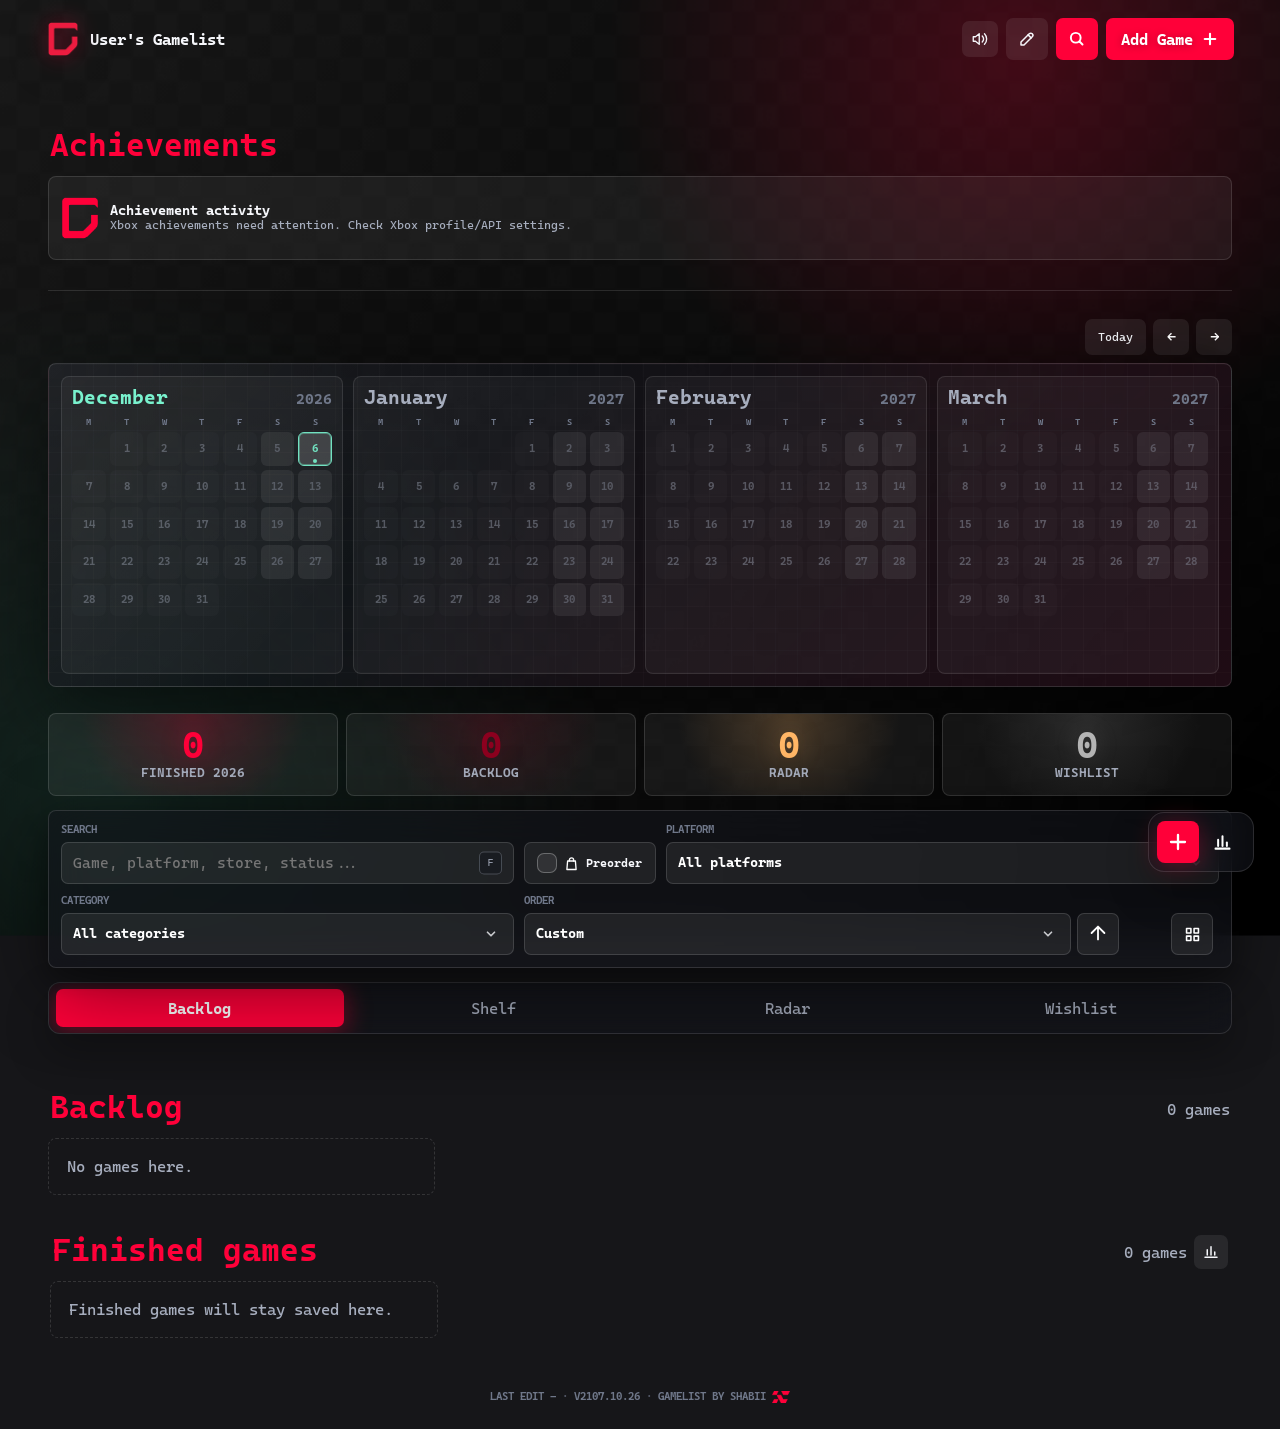
==== commit d069efd7: "Keep page hidden until entry animation starts; bump v2107" ====
--- a/index.html
+++ b/index.html
@@ -170,7 +170,6 @@
               await waitForDisplayFont(window.__initialTheme || {});
               return root.dataset.initialTheme;
             });
-        window.setTimeout(() => root.classList.remove("theme-booting"), 3500);
       })();
     </script>
     <link rel="preload" as="image" href="assets/branding/kh_icon.png">
--- a/styles.css
+++ b/styles.css
@@ -25164,20 +25164,35 @@
 }
 
 @media (min-width: 1920px) {
+  .release-months {
+    grid-template-columns: repeat(7, minmax(0, 1fr));
+  }
+
+  .release-month:nth-child(n + 5) {
+    display: grid;
+  }
+}
+
+@media (min-width: 1920px) and (min-aspect-ratio: 2/1) {
+  .card-list:not(.list-view),
+  .shelf-grid:not(.list-view),
+  .completed-list:not(.list-view) {
+    grid-template-columns: repeat(4, minmax(0, 1fr));
+  }
+}
+
+@media (min-width: 2560px) and (min-aspect-ratio: 2/1) {
+  .card-list:not(.list-view),
+  .shelf-grid:not(.list-view),
   .completed-list:not(.list-view) {
     grid-template-columns: repeat(5, minmax(0, 1fr));
   }
-
+}
+
+@media (min-width: 3200px) and (min-aspect-ratio: 2/1) {
   .card-list:not(.list-view),
-  .shelf-grid:not(.list-view) {
-    grid-template-columns: repeat(5, minmax(0, 1fr));
-  }
-
-  .release-months {
+  .shelf-grid:not(.list-view),
+  .completed-list:not(.list-view) {
     grid-template-columns: repeat(6, minmax(0, 1fr));
   }
-
-  .release-month:nth-child(n + 5) {
-    display: grid;
-  }
-}
+}
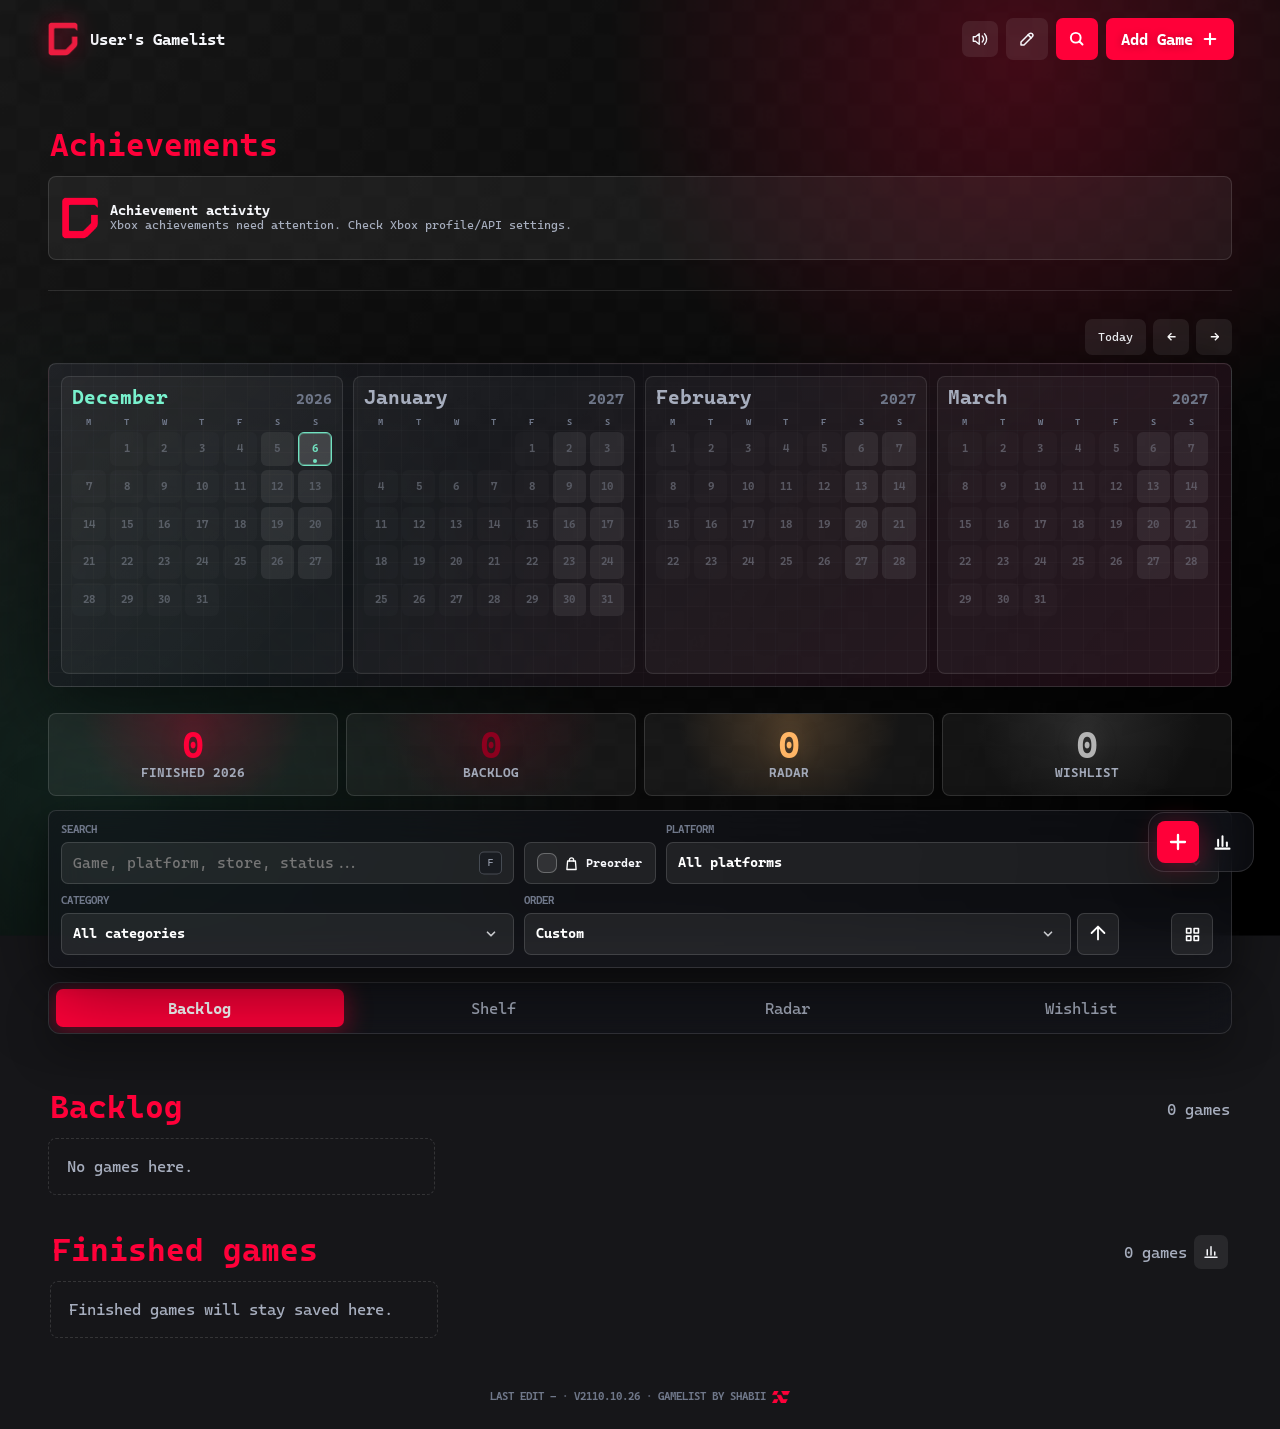
==== commit ec086ba4: "Rename key art field label; bump v2110" ====
--- a/index.html
+++ b/index.html
@@ -710,7 +710,7 @@
               <input id="coverInput" placeholder="https://...">
             </label>
             <label class="wide">
-              <span data-i18n="Currently Playing Key Art URL">Currently Playing Key Art URL</span>
+              <span data-i18n="Key Art URL">Key Art URL</span>
               <input id="keyArtInput" type="url" placeholder="https://images.igdb.com/igdb/image/upload/...">
             </label>
           </div>
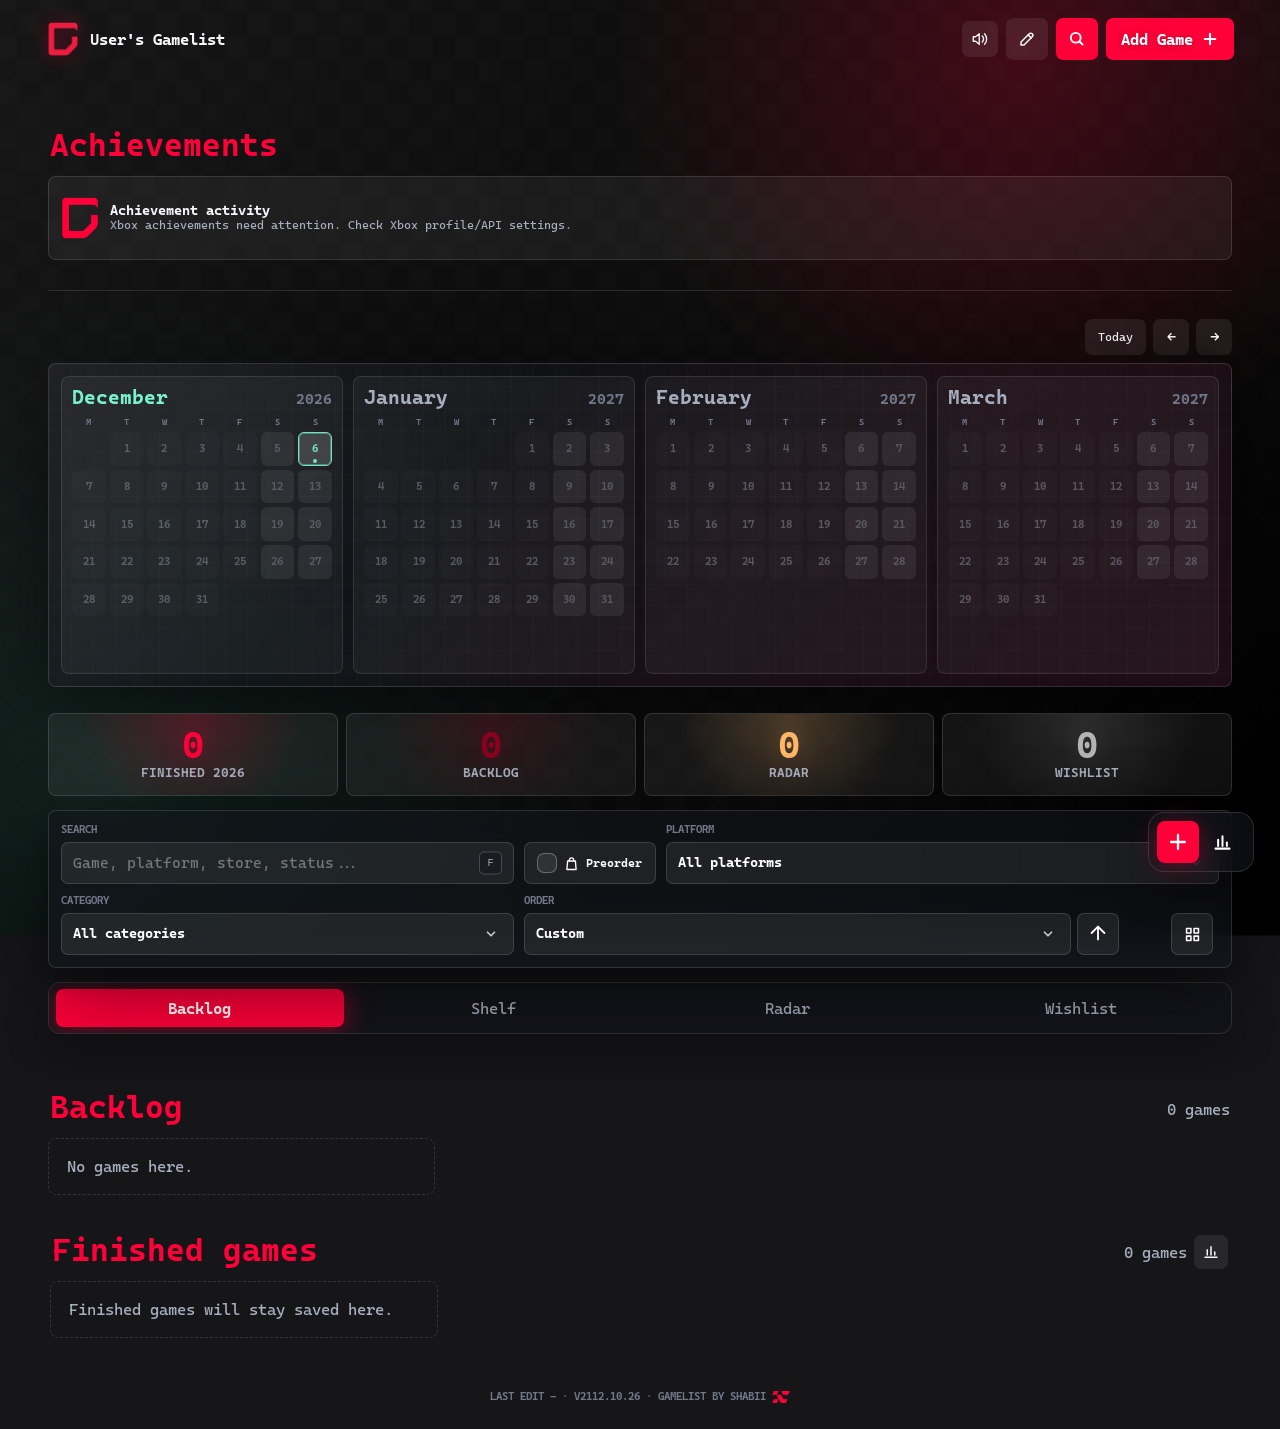
==== commit 70d6b872: "Translate Spanish settings and list wording; bump v2112" ====
--- a/index.html
+++ b/index.html
@@ -971,7 +971,7 @@
         <div class="modal-head">
           <div>
             <p class="eyebrow" id="settingsDialogEyebrow" data-i18n="Site settings">Site settings</p>
-            <h2 class="settings-main-heading"><span id="settingsDialogTitle" data-i18n="Settings">Settings</span><button class="settings-main-back-title" id="settingsDialogBackTitle" type="button" data-settings-back aria-label="Go back" hidden><span class="settings-main-title-current"><span data-svg-asset="icons/settings/settings-main-back-glyph"></span><span id="settingsDialogSectionTitle"></span></span><span class="settings-main-title-hover"><span data-svg-asset="icons/settings/settings-main-back-glyph"></span>Go back</span></button></h2>
+            <h2 class="settings-main-heading"><span id="settingsDialogTitle" data-i18n="Settings">Settings</span><button class="settings-main-back-title" id="settingsDialogBackTitle" type="button" data-settings-back aria-label="Go back" data-i18n-aria-label="Go back" hidden><span class="settings-main-title-current"><span data-svg-asset="icons/settings/settings-main-back-glyph"></span><span id="settingsDialogSectionTitle"></span></span><span class="settings-main-title-hover"><span data-svg-asset="icons/settings/settings-main-back-glyph"></span><span data-i18n="Go back">Go back</span></span></button></h2>
           </div>
           <div class="modal-head-actions">
             <button class="primary-button modal-head-save" type="submit" data-i18n="Save">Save</button>
@@ -980,27 +980,27 @@
         </div>
 
         <div class="settings-home" id="settingsHome">
-          <p class="settings-home-copy">Choose what you’d like to manage.</p>
+          <p class="settings-home-copy" data-i18n="Choose what you’d like to manage.">Choose what you’d like to manage.</p>
           <div class="settings-category-grid">
             <button class="settings-category-card" type="button" data-settings-panel="design">
               <span class="settings-category-icon" aria-hidden="true"><span data-svg-asset="icons/actions/index-6"></span></span>
-              <span class="settings-category-text"><strong>Page design</strong><small>Layout, appearance, and preferences</small></span><span class="settings-category-arrow" aria-hidden="true"><span data-svg-asset="icons/actions/index-2"></span></span>
+              <span class="settings-category-text"><strong data-i18n="Page design">Page design</strong><small data-i18n="Layout, appearance, and preferences">Layout, appearance, and preferences</small></span><span class="settings-category-arrow" aria-hidden="true"><span data-svg-asset="icons/actions/index-2"></span></span>
             </button>
             <button class="settings-category-card" type="button" data-settings-panel="accounts">
               <span class="settings-category-icon" aria-hidden="true"><span data-svg-asset="icons/actions/index-5"></span></span>
-              <span class="settings-category-text"><strong>Accounts</strong><small>Connected services and sign out</small></span><span class="settings-category-arrow" aria-hidden="true"><span data-svg-asset="icons/actions/index-2"></span></span>
+              <span class="settings-category-text"><strong data-i18n="Accounts">Accounts</strong><small data-i18n="Connected services and sign out">Connected services and sign out</small></span><span class="settings-category-arrow" aria-hidden="true"><span data-svg-asset="icons/actions/index-2"></span></span>
             </button>
             <button class="settings-category-card" type="button" data-settings-panel="data">
               <span class="settings-category-icon" aria-hidden="true"><span data-svg-asset="icons/actions/index-4"></span></span>
-              <span class="settings-category-text"><strong>Your Data</strong><small>Import and export your collections</small></span><span class="settings-category-arrow" aria-hidden="true"><span data-svg-asset="icons/actions/index-2"></span></span>
+              <span class="settings-category-text"><strong data-i18n="Your Data">Your Data</strong><small data-i18n="Import and export your collections">Import and export your collections</small></span><span class="settings-category-arrow" aria-hidden="true"><span data-svg-asset="icons/actions/index-2"></span></span>
             </button>
             <button class="settings-category-card" type="button" data-settings-panel="dev" hidden>
               <span class="settings-category-icon" aria-hidden="true"><span data-svg-asset="icons/actions/index-3"></span></span>
-              <span class="settings-category-text"><strong>Dev Features</strong><small>Tools and experimental features</small></span><span class="settings-category-arrow" aria-hidden="true"><span data-svg-asset="icons/actions/index-2"></span></span>
+              <span class="settings-category-text"><strong data-i18n="Dev Features">Dev Features</strong><small data-i18n="Tools and experimental features">Tools and experimental features</small></span><span class="settings-category-arrow" aria-hidden="true"><span data-svg-asset="icons/actions/index-2"></span></span>
             </button>
           </div>
           <section class="settings-dev-home" id="settingsDevHome" hidden>
-            <h3>Dev Features</h3>
+            <h3 data-i18n="Dev Features">Dev Features</h3>
             <div class="settings-dev-links" id="settingsDevFeatures"></div>
           </section>
         </div>
@@ -1047,7 +1047,7 @@
           <div class="settings-store-list" id="settingsStores"></div>
           </section>
           <section class="settings-section settings-inline-theme-section">
-            <p class="eyebrow settings-customize-title">Customize Theme</p>
+            <p class="eyebrow settings-customize-title" data-i18n="Customize Theme">Customize Theme</p>
             <div id="settingsThemeEditor"></div>
           </section>
         </section>
@@ -1059,7 +1059,7 @@
           </label>
           <hr class="settings-account-separator">
           <div id="settingsAccountsMount"></div>
-          <button class="settings-logout-button" id="settingsLogoutButton" type="button"><span data-svg-asset="icons/actions/exit"></span> Log out of my account</button>
+          <button class="settings-logout-button" id="settingsLogoutButton" type="button"><span data-svg-asset="icons/actions/exit"></span><span data-i18n="Log out of my account">Log out of my account</span></button>
         </section>
 
         <section class="settings-window-panel settings-csv-section" data-settings-window="data" hidden>
@@ -1080,12 +1080,12 @@
       <article class="auth-modal glass settings-unsaved-modal">
         <div class="modal-head">
           <div>
-            <p class="eyebrow">Settings</p>
-            <h2>Are you sure?</h2>
-          </div>
-          <button class="icon-button" type="button" data-settings-unsaved-cancel aria-label="Go back to settings">×</button>
-        </div>
-        <p class="settings-unsaved-copy">You have unsaved changes.</p>
+            <p class="eyebrow" data-i18n="Settings">Settings</p>
+            <h2 data-i18n="Are you sure?">Are you sure?</h2>
+          </div>
+          <button class="icon-button" type="button" data-settings-unsaved-cancel aria-label="Go back to settings" data-i18n-aria-label="Go back to settings">×</button>
+        </div>
+        <p class="settings-unsaved-copy" data-i18n="You have unsaved changes.">You have unsaved changes.</p>
         <div class="modal-actions settings-unsaved-actions">
           <button class="ghost-button" type="button" data-settings-unsaved-save></button>
           <button class="primary-button" type="button" data-settings-unsaved-discard></button>
--- a/styles.css
+++ b/styles.css
@@ -15313,6 +15313,12 @@
   background: rgba(78, 82, 92, 0.32);
 }
 
+.store-igdb {
+  color: #d9c0ff;
+  border-color: rgba(145, 71, 255, 0.48);
+  background: rgba(145, 71, 255, 0.2);
+}
+
 .detail-guides {
   display: grid;
   gap: 9px;
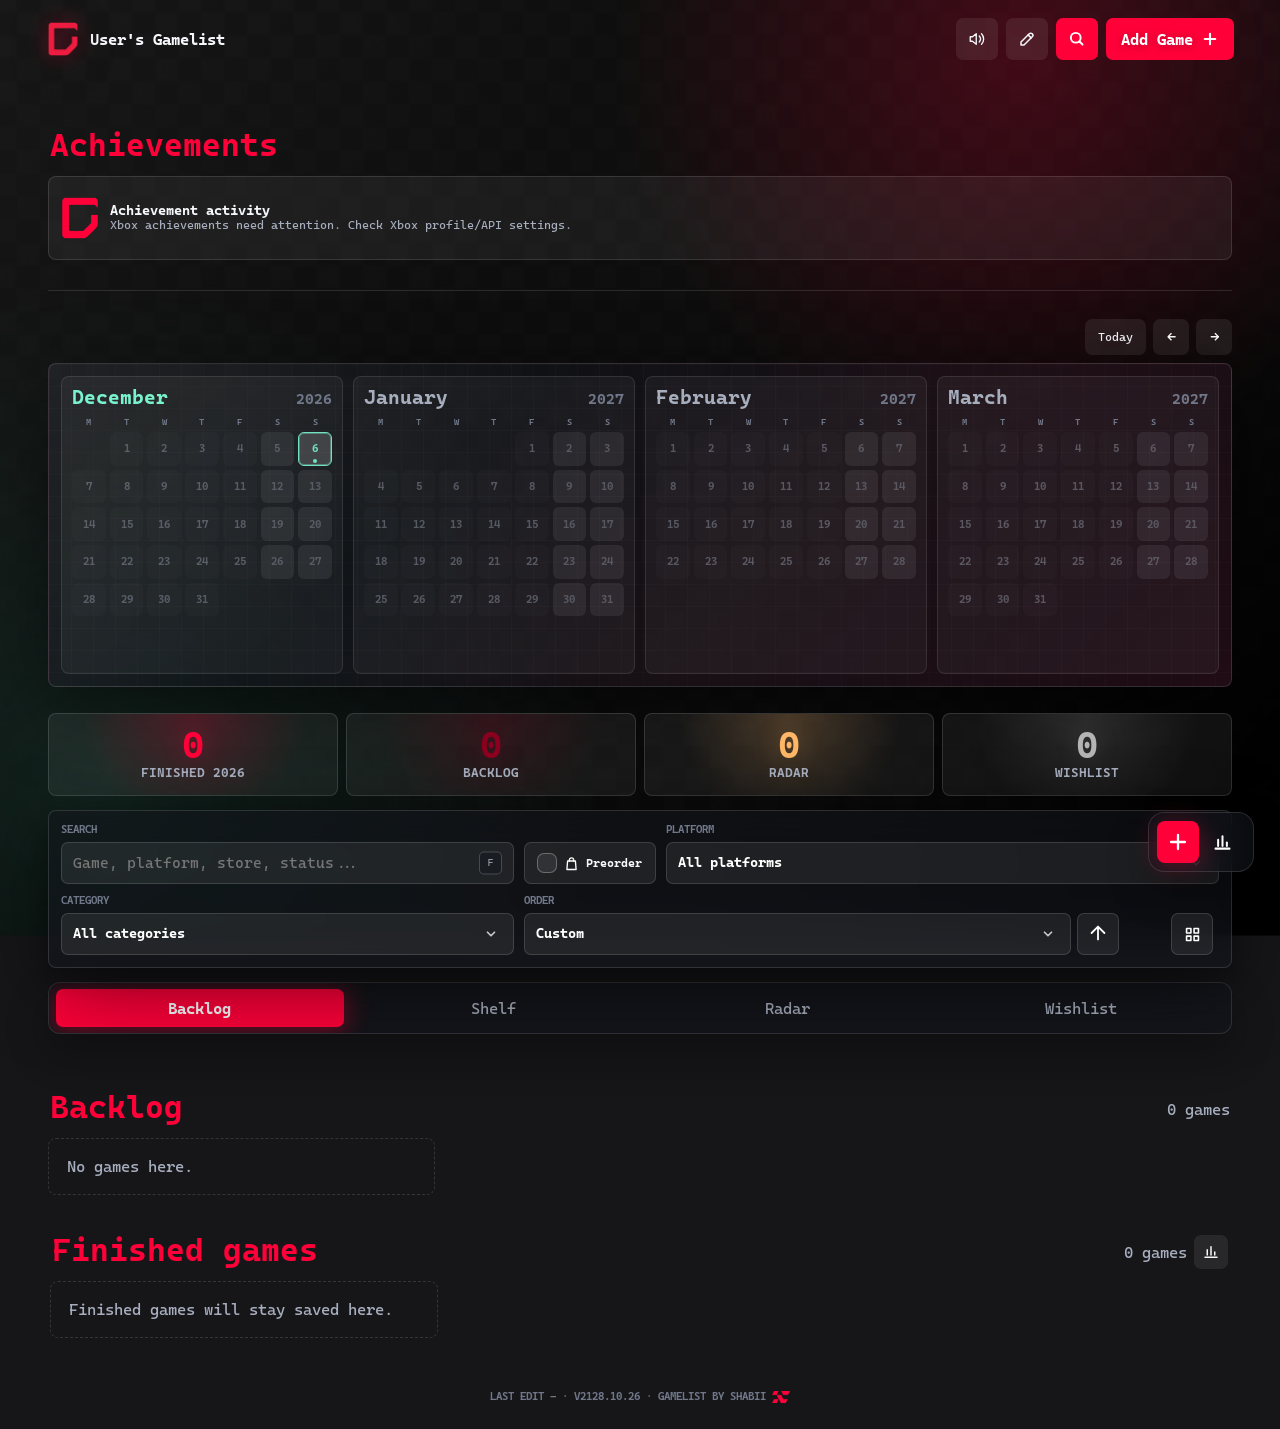
==== commit 28bcfa81: "Add edit actions to game detail dialogs" ====
--- a/index.html
+++ b/index.html
@@ -786,6 +786,7 @@
 
     <dialog id="detailDialog">
       <article class="detail-modal glass">
+        <button class="icon-button detail-edit editor-only" id="detailEditButton" type="button" title="Edit" aria-label="Edit" data-i18n-title="Edit" data-i18n-aria-label="Edit"><span data-svg-asset="icons/actions/pencil"></span></button>
         <button class="icon-button detail-close" id="detailCloseButton" type="button" title="Close">×</button>
         <div class="detail-cover">
           <img alt="">
--- a/styles.css
+++ b/styles.css
@@ -613,7 +613,8 @@
   width: 18px;
   height: 12px;
   background: var(--accent);
-  -webkit-mask: url("assets/branding/shabii_logo.png") center / contain no-repeat;
+  -webkit-mask: url("assets/branding/shabii_logo.png") center / contain
+    no-repeat;
   mask: url("assets/branding/shabii_logo.png") center / contain no-repeat;
 }
 
@@ -3873,6 +3874,8 @@
 .completed-stats-button:hover,
 .completed-stats-button:focus-visible,
 .edit-action:hover,
+.row-edit-action:hover,
+.row-edit-action:focus-visible,
 .completed-edit-action:hover,
 .history-edit-action:hover,
 .price-refresh-action:hover,
@@ -4443,8 +4446,8 @@
   background-repeat: no-repeat;
   background-size: 14px 14px;
   background:
-    url("/assets/icons/navigation/dropdown-chevron.svg")
-      right 15px center / 14px 14px no-repeat,
+    url("/assets/icons/navigation/dropdown-chevron.svg") right 15px center /
+      14px 14px no-repeat,
     rgba(255, 255, 255, 0.07);
   border: 1px solid rgba(255, 255, 255, 0.14);
   border-radius: 7px;
@@ -4463,8 +4466,8 @@
   border-color: color-mix(in srgb, var(--accent) 68%, transparent);
   background-color: rgba(255, 255, 255, 0.07);
   background:
-    url("/assets/icons/navigation/dropdown-chevron-hover.svg")
-      right 15px center / 14px 14px no-repeat,
+    url("/assets/icons/navigation/dropdown-chevron-hover.svg") right 15px
+      center / 14px 14px no-repeat,
     rgba(255, 255, 255, 0.07);
   box-shadow:
     inset 0 0 0 1px rgba(255, 255, 255, 0.08),
@@ -4726,8 +4729,7 @@
 .check-filter input[type="checkbox"]:checked {
   border-color: color-mix(in srgb, var(--accent) 72%, transparent);
   background:
-    center / 15px 15px no-repeat
-      url("/assets/icons/status/checkbox-check.svg"),
+    center / 15px 15px no-repeat url("/assets/icons/status/checkbox-check.svg"),
     var(--accent);
   box-shadow: inset 0 0 0 1px rgba(255, 255, 255, 0.14);
 }
@@ -5064,8 +5066,8 @@
 
 select:hover {
   background:
-    url("/assets/icons/navigation/dropdown-chevron-hover.svg")
-      right 15px center / 14px 14px no-repeat,
+    url("/assets/icons/navigation/dropdown-chevron-hover.svg") right 15px
+      center / 14px 14px no-repeat,
     rgba(255, 255, 255, 0.08);
   box-shadow: 0 0 0 3px color-mix(in srgb, var(--accent) 8%, transparent);
 }
@@ -5084,8 +5086,8 @@
   background-repeat: no-repeat;
   background-size: 14px 14px;
   background:
-    url("/assets/icons/navigation/dropdown-chevron.svg")
-      right 15px center / 14px 14px no-repeat,
+    url("/assets/icons/navigation/dropdown-chevron.svg") right 15px center /
+      14px 14px no-repeat,
     rgba(255, 255, 255, 0.07);
   transition:
     background-color 160ms ease,
@@ -5109,8 +5111,8 @@
   color: #ffffff;
   border-color: color-mix(in srgb, var(--accent) 68%, transparent);
   background:
-    url("/assets/icons/navigation/dropdown-chevron-active.svg")
-      right 15px center / 14px 14px no-repeat,
+    url("/assets/icons/navigation/dropdown-chevron-active.svg") right 15px
+      center / 14px 14px no-repeat,
     linear-gradient(
       135deg,
       color-mix(in srgb, var(--accent) 22%, transparent),
@@ -8205,6 +8207,7 @@
 
 .top-actions #syncButton,
 .top-actions #settingsButton,
+.top-actions #localSoundToggle,
 .top-actions #fetchPricesButton,
 .top-actions #addButton,
 .top-actions #searchButton,
@@ -8218,6 +8221,7 @@
 
 .top-actions #syncButton,
 .top-actions #settingsButton,
+.top-actions #localSoundToggle,
 .top-actions #fetchPricesButton,
 .top-actions #loginButton,
 .top-actions #searchButton,
@@ -8933,7 +8937,9 @@
   line-height: 1;
 }
 
-.completed-year-control :is(.platform-logo-button, .platform-logo-option) .platform-logo-choice {
+.completed-year-control
+  :is(.platform-logo-button, .platform-logo-option)
+  .platform-logo-choice {
   display: flex;
   align-items: center;
   align-self: center;
@@ -8948,7 +8954,9 @@
   margin-bottom: 0;
 }
 
-.completed-year-control :is(.platform-logo-button, .platform-logo-option) .platform-logo-choice-label {
+.completed-year-control
+  :is(.platform-logo-button, .platform-logo-option)
+  .platform-logo-choice-label {
   align-self: center;
   height: auto;
   line-height: 1;
@@ -9215,6 +9223,10 @@
 @media (min-width: 700px) {
   .finished-stats-kpis.is-grid-3 {
     grid-template-columns: repeat(3, minmax(0, 1fr));
+  }
+
+  #gotyStatsPreviewBody > .finished-stats-kpis:not(.is-grid-3) {
+    grid-template-columns: repeat(auto-fit, minmax(min(200px, 100%), 1fr));
   }
 }
 
@@ -13237,8 +13249,7 @@
 html.theme-light .check-filter input[type="checkbox"]:checked,
 html.theme-light .stream-check input[type="checkbox"]:checked {
   background:
-    center / 15px 15px no-repeat
-      url("/assets/icons/status/checkbox-check.svg"),
+    center / 15px 15px no-repeat url("/assets/icons/status/checkbox-check.svg"),
     var(--accent);
   border-color: color-mix(in srgb, var(--accent) 72%, rgba(17, 24, 39, 0.28));
   box-shadow: inset 0 0 0 3px rgba(255, 255, 255, 0.72);
@@ -14632,6 +14643,17 @@
   z-index: 2;
 }
 
+.detail-edit {
+  position: absolute;
+  top: 12px;
+  right: 54px;
+  z-index: 2;
+}
+
+body:not(.can-edit) #detailEditButton {
+  display: none !important;
+}
+
 .detail-cover {
   align-self: start;
   aspect-ratio: 104 / 142;
@@ -15314,7 +15336,7 @@
 }
 
 .store-igdb {
-  color: #d9c0ff;
+  color: #fff;
   border-color: rgba(145, 71, 255, 0.48);
   background: rgba(145, 71, 255, 0.2);
 }
@@ -16148,8 +16170,7 @@
 html.theme-light .finish-trophy-check input[type="checkbox"]:checked {
   border-color: rgba(255, 233, 133, 0.82);
   background:
-    center / 15px 15px no-repeat
-      url("/assets/icons/status/checkbox-check.svg"),
+    center / 15px 15px no-repeat url("/assets/icons/status/checkbox-check.svg"),
     #ffe985;
   box-shadow:
     inset 0 0 0 1px rgba(255, 255, 255, 0.28),
@@ -16214,8 +16235,7 @@
 .stream-check input[type="checkbox"]:checked {
   border-color: rgba(183, 116, 255, 0.72);
   background:
-    center / 15px 15px no-repeat
-      url("/assets/icons/status/checkbox-check.svg"),
+    center / 15px 15px no-repeat url("/assets/icons/status/checkbox-check.svg"),
     #b774ff;
 }
 
@@ -16696,8 +16716,13 @@
     grid-template-columns: repeat(2, minmax(0, 1fr));
   }
 
-  .settings-window-panel[data-settings-window="design"] .settings-detail-grid .settings-detail-compact,
-  .settings-window-panel[data-settings-window="design"] .settings-detail-grid .settings-preference-row > article {
+  .settings-window-panel[data-settings-window="design"]
+    .settings-detail-grid
+    .settings-detail-compact,
+  .settings-window-panel[data-settings-window="design"]
+    .settings-detail-grid
+    .settings-preference-row
+    > article {
     grid-column: auto;
   }
 
@@ -19778,7 +19803,10 @@
   white-space: normal;
 }
 
-#addGameForm .modal-head h2.collection-action-two-line-title .mobile-title-break {
+#addGameForm
+  .modal-head
+  h2.collection-action-two-line-title
+  .mobile-title-break {
   display: initial;
 }
 
@@ -20285,6 +20313,12 @@
 }
 
 @media (max-width: 699px) {
+  #backlog .card-list.list-view .game-row .psn-progress-pill,
+  #upcoming .card-list.list-view .game-row .psn-progress-pill,
+  #wanted .card-list.list-view .game-row .psn-progress-pill {
+    display: none;
+  }
+
   .shelf-grid.list-view .game-row .psn-progress-pill {
     display: none;
   }
@@ -22066,9 +22100,10 @@
 
 .shelf-grid.list-view .region-flag,
 .shelf-grid.list-view .condition-pill {
+  box-sizing: border-box;
   width: auto;
-  height: 24px;
-  min-height: 24px;
+  height: 22px;
+  min-height: 22px;
   padding: 3px 6px;
   border-radius: 5px;
 }
@@ -22076,6 +22111,10 @@
 .shelf-grid.list-view .region-flag {
   width: 32px;
   padding: 0;
+}
+
+.shelf-grid.list-view .condition-pill {
+  line-height: 1;
 }
 
 .shelf-grid.list-view .condition-pill img {
@@ -22515,8 +22554,7 @@
 .condition-sealed input[type="checkbox"]:checked {
   border-color: #f7df69;
   background:
-    center / 15px 15px no-repeat
-      url("/assets/icons/status/checkbox-check.svg"),
+    center / 15px 15px no-repeat url("/assets/icons/status/checkbox-check.svg"),
     linear-gradient(135deg, #ffe982, #c8920a);
   box-shadow:
     0 0 0 3px rgba(247, 223, 105, 0.12),
@@ -22751,7 +22789,8 @@
 }
 
 #addGameForm:not(.gamelist-target-editor) .shelf-release-text-field,
-#addGameForm:not(.gamelist-target-editor) .shelf-gamelist-flag:not(.shelf-gamelist-stream-field),
+#addGameForm:not(.gamelist-target-editor)
+  .shelf-gamelist-flag:not(.shelf-gamelist-stream-field),
 #addGameForm:not(.gamelist-target-editor) .shelf-gamelist-length-field,
 #addGameForm:not(.gamelist-target-editor) .shelf-gamelist-preferred-store-field,
 #addGameForm:not(.gamelist-target-editor) .shelf-gamelist-status-field {
@@ -22930,7 +22969,8 @@
     grid-template-columns: repeat(2, minmax(0, 1fr));
   }
 
-  #shelfGamelistPreorderStreamRow.has-playing-option.has-stream .shelf-add-collection-check {
+  #shelfGamelistPreorderStreamRow.has-playing-option.has-stream
+    .shelf-add-collection-check {
     grid-column: 1 / -1;
   }
 }
@@ -23385,8 +23425,7 @@
 .condition-editor .condition-sealed input[type="checkbox"]:checked {
   border-color: #f7df69;
   background:
-    center / 15px 15px no-repeat
-      url("/assets/icons/status/checkbox-check.svg"),
+    center / 15px 15px no-repeat url("/assets/icons/status/checkbox-check.svg"),
     linear-gradient(135deg, #ffe982, #c8920a);
   box-shadow:
     0 0 0 3px rgba(247, 223, 105, 0.12),
@@ -23407,7 +23446,9 @@
 }
 
 .detail-condition {
+  padding-top: 14px;
   padding-bottom: 14px;
+  border-top: 1px solid var(--line);
   border-bottom: 1px solid var(--line);
 }
 
@@ -24668,7 +24709,8 @@
 #addGameForm.shelf-gamelist-import-mini .shelf-gamelist-import-summary,
 #addGameForm.shelf-gamelist-import-mini #shelfGamelistPlacement,
 #addGameForm.shelf-gamelist-import-mini .shelf-release-text-field,
-#addGameForm.shelf-gamelist-import-mini .shelf-gamelist-flag:not(.shelf-gamelist-stream-field),
+#addGameForm.shelf-gamelist-import-mini
+  .shelf-gamelist-flag:not(.shelf-gamelist-stream-field),
 #addGameForm.shelf-gamelist-import-mini .shelf-gamelist-length-field,
 #addGameForm.shelf-gamelist-import-mini .shelf-gamelist-preferred-store-field,
 #addGameForm.shelf-gamelist-import-mini .shelf-gamelist-status-field {
@@ -25088,7 +25130,9 @@
 }
 
 /* Leave room for the descenders in the shared dropdown typeface. */
-.platform-logo-select :is(.platform-logo-button, .platform-logo-option) .platform-logo-choice-label {
+.platform-logo-select
+  :is(.platform-logo-button, .platform-logo-option)
+  .platform-logo-choice-label {
   line-height: 1.4;
   padding-block: 1px;
 }
@@ -25105,23 +25149,26 @@
 
 .game-card.playing-card.has-key-art::before {
   inset: 0;
-  background: linear-gradient(90deg, rgba(7, 8, 12, .82), rgba(7, 8, 12, .42)), var(--card-art) center / cover no-repeat;
+  background:
+    linear-gradient(90deg, rgba(7, 8, 12, 0.82), rgba(7, 8, 12, 0.42)),
+    var(--card-art) center / cover no-repeat;
   filter: none;
-  opacity: .6;
+  opacity: 0.6;
 }
 
 @media (max-width: 699px) {
-  .mobile-section-tabs button { font-size: 12px; }
+  .mobile-section-tabs button {
+    font-size: 12px;
+  }
   .completed > .column-head {
     grid-template-columns: minmax(0, 1fr) auto;
     align-items: end;
-    gap: 7px;
+    gap: 0 7px;
   }
   .completed > .column-head h2,
   html.theme-font-antique .completed > .column-head h2 {
     width: min-content;
     max-width: 100%;
-    font-size: clamp(15px, 4.6vw, 21px);
     line-height: 1.12;
     overflow-wrap: normal;
   }
@@ -25130,7 +25177,7 @@
     flex-wrap: wrap;
     justify-self: end;
     column-gap: 7px;
-    row-gap: 5px;
+    row-gap: 2px;
     max-width: 174px;
   }
   .completed-head-actions #completedCount {
@@ -25139,8 +25186,15 @@
     width: 100%;
     justify-items: end;
     text-align: right;
-  }
-  .playing-section .playing-head-actions { gap: 5px 7px; }
+    margin-bottom: 0 !important;
+    font-size: 13px !important;
+    font-weight: 760;
+    line-height: 1 !important;
+    height: 13px;
+  }
+  .playing-section .playing-head-actions {
+    gap: 5px 7px;
+  }
   .playing-section .playing-head-actions > button {
     box-sizing: border-box;
     width: 36px;
@@ -25152,16 +25206,26 @@
     flex: 0 0 36px;
     padding: 0;
   }
-  .playing-section .playing-head-actions > span { margin-bottom: 0; }
-  .playing-section .game-card.playing-card .card-actions { gap: 7px; }
+  .playing-section .playing-head-actions > span {
+    margin-bottom: 0;
+  }
+  .playing-section .game-card.playing-card .card-actions {
+    gap: 7px;
+  }
   .playing-section .game-card.playing-card.has-art::before {
     display: block !important;
   }
-  .playing-section .game-card.playing-card .card-trailer { display: none !important; }
-  :is(#gameDialog, #addDialog) :is(.editor-cover, .shelf-editor-cover-preview) { display: none !important; }
-}
-
-.release-calendar { touch-action: pan-y; }
+  .playing-section .game-card.playing-card .card-trailer {
+    display: none !important;
+  }
+  :is(#gameDialog, #addDialog) :is(.editor-cover, .shelf-editor-cover-preview) {
+    display: none !important;
+  }
+}
+
+.release-calendar {
+  touch-action: pan-y;
+}
 
 @media (min-width: 1101px) and (max-width: 1919px) {
   .release-month:nth-child(n + 5) {
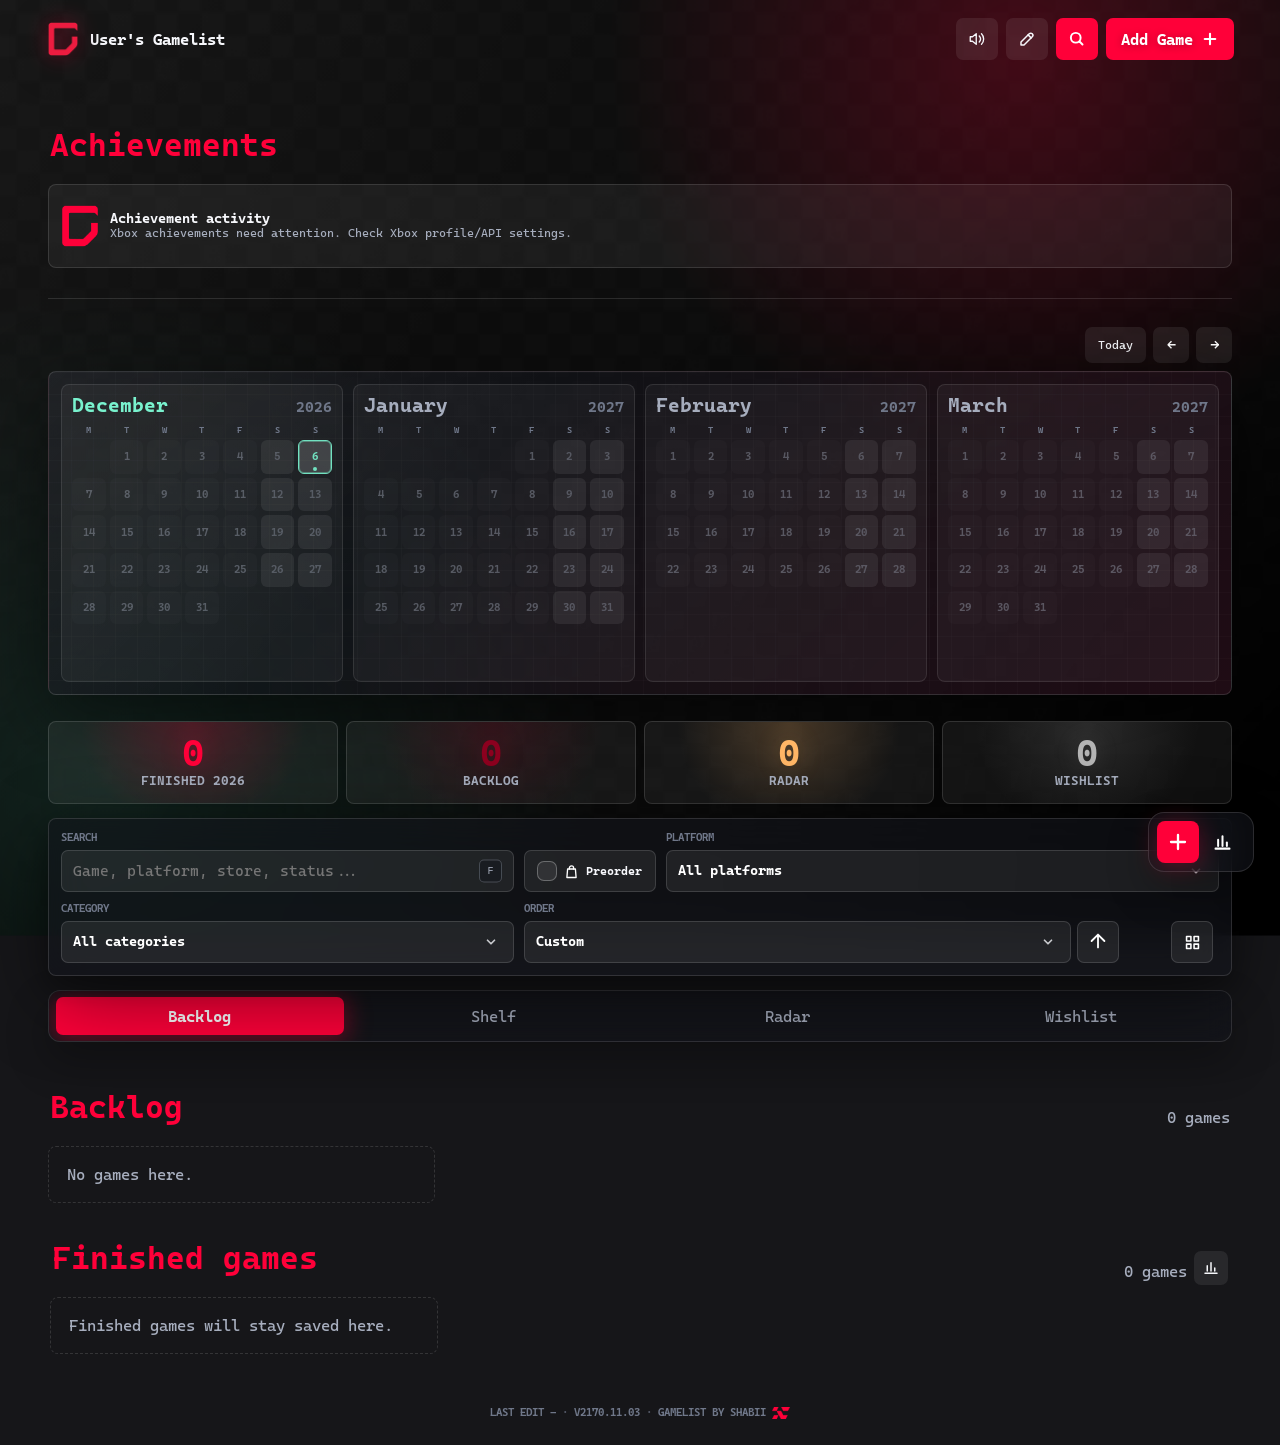
==== commit a4a2ea07: "Add Loose + shelf condition and filter; bump to v2170" ====
--- a/index.html
+++ b/index.html
@@ -328,7 +328,7 @@
           <select id="tagFilter"></select>
         </label>
         <label class="collection-filter-field" hidden><span data-i18n="Region">Region</span><select id="collectionRegionFilter"><option value="all" data-i18n="All regions">All regions</option></select></label>
-        <label class="collection-filter-field" hidden><span data-i18n="Condition">Condition</span><select id="collectionConditionFilter"><option value="all" data-i18n="All conditions">All conditions</option><option value="complete" data-i18n="Complete">Complete</option><option value="complete-plus" data-i18n="Complete +">Complete +</option><option value="loose" data-i18n="Loose">Loose</option><option value="sealed" data-i18n="Sealed">Sealed</option></select></label>
+        <label class="collection-filter-field" hidden><span data-i18n="Condition">Condition</span><select id="collectionConditionFilter"><option value="all" data-i18n="All conditions">All conditions</option><option value="complete" data-i18n="Complete">Complete</option><option value="complete-plus" data-i18n="Complete +">Complete +</option><option value="loose" data-i18n="Loose">Loose</option><option value="loose-plus" data-i18n="Loose +">Loose +</option><option value="sealed" data-i18n="Sealed">Sealed</option></select></label>
         <label class="order-label">
           <span data-i18n="Order">Order</span>
           <div class="order-control">
--- a/styles.css
+++ b/styles.css
@@ -240,7 +240,7 @@
   scroll-behavior: smooth;
 }
 
-@media (max-width: 699px) {
+@media (max-width: 689px) {
   html {
     overflow-x: clip;
   }
@@ -520,7 +520,7 @@
 html.theme-font-pokemon {
   --display-title-size: clamp(36px, 3.6vw, 54px);
   --display-title-playing-size: clamp(34px, 4.2vw, 62px);
-  --display-title-line-height: 0.9;
+  --display-title-line-height: 0.9 !important;
 }
 
 html.theme-font-default {
@@ -552,11 +552,13 @@
 }
 
 .shell {
+  --shell-inline-padding: clamp(18px, 4vw, 48px);
   display: grid;
   grid-template-columns: minmax(0, 1fr);
   width: 100%;
   margin: 0 auto;
-  padding: clamp(8px, 2vw, 24px) clamp(18px, 4vw, 48px) clamp(18px, 4vw, 48px);
+  padding: clamp(8px, 2vw, 24px) var(--shell-inline-padding)
+    clamp(18px, 4vw, 48px);
 }
 
 .shell > * {
@@ -723,7 +725,7 @@
   padding: 4px 18px 8px 0;
   overflow-x: auto;
   overflow-y: hidden;
-  scroll-padding-left: 18px;
+  scroll-padding-left: 0;
   scroll-snap-type: x mandatory;
   scrollbar-width: none;
   -webkit-mask-image: linear-gradient(
@@ -746,12 +748,29 @@
   mask-size: 100% 100%;
 }
 
-.playing-section.playing-at-end:not(.playing-at-start) .card-list {
+.playing-section:not(.playing-at-start) .card-list {
   --playing-mask-left: min(92px, 10vw);
 }
 
 .playing-section:not(.playing-at-end) .card-list {
   --playing-mask-right: min(92px, 10vw);
+}
+
+/* Let carousel content scroll through both shell gutters. */
+.shell > .playing-section .playing-panel {
+  overflow: visible;
+}
+
+.shell > .playing-section .playing-panel > .playing-list,
+.shell > .playing-section .playing-finished-list {
+  box-sizing: border-box;
+  width: calc(100% + 2 * var(--shell-inline-padding));
+  margin-left: calc(-1 * var(--shell-inline-padding));
+  margin-right: calc(-1 * var(--shell-inline-padding));
+  padding-left: var(--shell-inline-padding);
+  padding-right: var(--shell-inline-padding);
+  scroll-padding-left: var(--shell-inline-padding);
+  scroll-padding-right: var(--shell-inline-padding);
 }
 
 .playing-section .card-list::-webkit-scrollbar {
@@ -817,7 +836,7 @@
   mask-size: 100% 100%;
 }
 
-.playing-finished.finished-has-overflow.finished-at-end:not(.finished-at-start)
+.playing-finished.finished-has-overflow:not(.finished-at-start)
   .playing-finished-list {
   --finished-mask-left: min(58px, 13vw);
 }
@@ -1442,7 +1461,7 @@
   transform: translateY(-42px);
 }
 
-@media (max-width: 699px) {
+@media (max-width: 689px) {
   #gotyDialog,
   #gotyStatsPreviewDialog {
     position: fixed;
@@ -1514,7 +1533,7 @@
   }
 }
 
-@media (min-width: 700px) {
+@media (min-width: 690px) {
   .goty-dialog .goty-modal {
     max-height: calc(100dvh - clamp(16px, 3vw, 28px) - 96px);
   }
@@ -2329,7 +2348,7 @@
     transform 180ms ease;
 }
 
-@media (min-width: 700px) {
+@media (min-width: 690px) {
   .goty-callout {
     bottom: clamp(16px, 3vw, 28px);
   }
@@ -3339,6 +3358,10 @@
   text-transform: uppercase;
 }
 
+.eyebrow {
+  visibility: hidden !important;
+}
+
 h1,
 h2,
 h3,
@@ -3423,6 +3446,15 @@
   margin-bottom: 0;
   font-size: 17px;
   line-height: 1.2;
+}
+
+@media (min-width: 690px) {
+  .column-head h2,
+  .modal-head h2,
+  .detail-body h2,
+  .shelf-intro h1 {
+    margin-bottom: 8px;
+  }
 }
 
 .stats {
@@ -3570,7 +3602,7 @@
     color-mix(in srgb, var(--preorder-accent) 18%, transparent);
 }
 
-.preorder-count-pill .shopping-bag-icon {
+.preorder-count-pill :is(.shopping-bag-icon, .lend-hand-icon) {
   width: 13px;
   height: 13px;
   flex: 0 0 auto;
@@ -3598,6 +3630,7 @@
 .column-head .preorder-count-pill {
   margin-left: 0;
   margin-right: 0;
+  margin-bottom: 0;
 }
 
 .preorder-store-list {
@@ -3873,6 +3906,8 @@
 #deleteButton:hover,
 .completed-stats-button:hover,
 .completed-stats-button:focus-visible,
+.detail-edit:hover,
+.detail-edit:focus-visible,
 .edit-action:hover,
 .row-edit-action:hover,
 .row-edit-action:focus-visible,
@@ -3979,7 +4014,7 @@
   border-radius: 8px;
 }
 
-@media (min-width: 700px) {
+@media (min-width: 690px) {
   .release-months {
     background: var(--grid-fade), var(--grid-texture), var(--panel);
     background-size:
@@ -4003,7 +4038,7 @@
   }
 }
 
-@media (min-width: 700px) and (max-width: 899px) {
+@media (min-width: 690px) and (max-width: 899px) {
   .release-months {
     grid-template-columns: repeat(2, minmax(0, 1fr));
   }
@@ -5237,7 +5272,7 @@
   z-index: 0;
 }
 
-@media (min-width: 700px) {
+@media (min-width: 690px) {
   .card-list.list-view .game-row {
     grid-template-columns:
       42px minmax(145px, 230px) minmax(0, 2.2fr) minmax(120px, 0.8fr)
@@ -6033,7 +6068,7 @@
   scroll-snap-stop: always;
 }
 
-@media (min-width: 700px) {
+@media (min-width: 690px) {
   .playing-section
     .game-card.playing-card:not(:has(.card-trophies:not([hidden]))) {
     grid-template-rows: auto;
@@ -6043,8 +6078,8 @@
 
 /* Let tablet playing cards shrink their poster column with the viewport.
    The desktop 300px minimum made portrait covers taller than the content
-   column at 700–1100px, so cards with more metadata grew much taller. */
-@media (min-width: 700px) and (max-width: 1100px) {
+   column at 690–1100px, so cards with more metadata grew much taller. */
+@media (min-width: 690px) and (max-width: 1100px) {
   .playing-section .game-card {
     grid-template-columns: clamp(210px, 26vw, 286px) minmax(0, 1fr);
     min-height: 0;
@@ -6187,7 +6222,7 @@
   border-radius: 3px;
 }
 
-@media (min-width: 700px) and (max-width: 1100px) {
+@media (min-width: 690px) and (max-width: 1100px) {
   .playing-section .card-trophy-list {
     grid-template-columns: repeat(2, minmax(0, 1fr));
   }
@@ -7565,7 +7600,7 @@
 
 .playtime-date-pill.live-playtime-pill.is-expanded .live-playtime-expanded {
   position: static;
-  margin-top: 2px;
+  margin-top: 0;
   opacity: 1;
   transform: none;
 }
@@ -7616,7 +7651,7 @@
     )
     .live-playtime-expanded {
     position: static;
-    margin-top: 2px;
+    margin-top: 0;
     opacity: 1;
     transform: none;
   }
@@ -8266,7 +8301,7 @@
   display: none;
 }
 
-@media (min-width: 700px) {
+@media (min-width: 690px) {
   .top-actions #syncButton {
     order: 1;
   }
@@ -8411,7 +8446,7 @@
   height: 23px;
 }
 
-@media (min-width: 700px) {
+@media (min-width: 690px) {
   #floatingStatsButton,
   #completedStatsButton {
     position: relative;
@@ -8552,7 +8587,7 @@
   display: none;
 }
 
-@media (min-width: 700px) {
+@media (min-width: 690px) {
   .playing-card .complete-action .check-icon,
   .playing-card .backlog-action .back-icon {
     display: block;
@@ -8759,7 +8794,7 @@
   min-width: 0;
 }
 
-@media (min-width: 700px) and (hover: hover) and (pointer: fine) {
+@media (min-width: 690px) and (hover: hover) and (pointer: fine) {
   .card-list:not(.list-view) .game-card .edit-action,
   .completed-list:not(.list-view) .completed-edit-action,
   .shelf-grid:not(.list-view) .game-card .edit-action {
@@ -8878,7 +8913,7 @@
   --rating-star-gap: 1px;
 }
 
-@media (max-width: 699px) {
+@media (max-width: 689px) {
   .completed-rating-stars .star-display {
     --rating-star-size: 11px;
   }
@@ -9019,7 +9054,7 @@
   height: 16px;
 }
 
-@media (min-width: 700px) {
+@media (min-width: 690px) {
   .completed-stream-toggle[data-tooltip],
   .playing-stream-toggle[data-tooltip] {
     position: relative;
@@ -9208,7 +9243,7 @@
   overscroll-behavior: contain;
 }
 
-@media (max-width: 699px) {
+@media (max-width: 689px) {
   .finished-stats-dialog {
     touch-action: pan-y;
   }
@@ -9220,7 +9255,7 @@
   gap: 10px;
 }
 
-@media (min-width: 700px) {
+@media (min-width: 690px) {
   .finished-stats-kpis.is-grid-3 {
     grid-template-columns: repeat(3, minmax(0, 1fr));
   }
@@ -11197,7 +11232,7 @@
   margin: 0;
 }
 
-@media (min-width: 700px) {
+@media (min-width: 690px) {
   .completed-list.list-view .completed-row {
     grid-template-columns: 42px minmax(145px, 230px) minmax(0, 1fr) auto;
     min-height: 64px;
@@ -11439,7 +11474,7 @@
   display: none !important;
 }
 
-@media (min-width: 700px) {
+@media (min-width: 690px) {
   #gameDialog,
   #addDialog {
     width: min(1120px, calc(100vw - 64px));
@@ -11527,7 +11562,7 @@
   margin-bottom: 16px;
 }
 
-@media (min-width: 700px) {
+@media (min-width: 690px) {
   #updatesDialog {
     width: min(920px, calc(100vw - 64px));
   }
@@ -12179,7 +12214,7 @@
   );
 }
 
-@media (max-width: 699px) {
+@media (max-width: 689px) {
   .settings-dialog[open] {
     position: fixed;
     inset: 0;
@@ -12265,7 +12300,7 @@
   font-family: var(--display-title-font);
 }
 
-@media (max-width: 699px) {
+@media (max-width: 689px) {
   .settings-layout-card {
     min-width: 0;
   }
@@ -13377,7 +13412,7 @@
     0 16px 34px rgba(31, 42, 61, 0.2);
 }
 
-@media (min-width: 700px) {
+@media (min-width: 690px) {
   html.theme-light .release-months {
     background: var(--grid-fade), var(--grid-texture), var(--panel);
     background-size:
@@ -13663,6 +13698,8 @@
 html.theme-light #deleteButton:hover,
 html.theme-light .completed-stats-button:hover,
 html.theme-light .completed-stats-button:focus-visible,
+html.theme-light .detail-edit:hover,
+html.theme-light .detail-edit:focus-visible,
 html.theme-light .edit-action:hover,
 html.theme-light .completed-edit-action:hover,
 html.theme-light .history-edit-action:hover,
@@ -14507,7 +14544,7 @@
   border-radius: 4px;
 }
 
-@media (max-width: 699px) {
+@media (max-width: 689px) {
   .settings-store-list {
     grid-template-columns: repeat(2, minmax(0, 1fr));
   }
@@ -14646,7 +14683,7 @@
 .detail-edit {
   position: absolute;
   top: 12px;
-  right: 54px;
+  right: 58px;
   z-index: 2;
 }
 
@@ -14687,9 +14724,12 @@
 }
 
 .detail-trophies {
-  margin-top: 16px;
-  padding-top: 14px;
+  margin-top: 10px;
   border-top: 1px solid var(--line);
+}
+
+#detailTrophies {
+  padding-top: 8px;
 }
 
 .detail-condition.price-panel-hidden:not([hidden]) ~ .detail-trophies {
@@ -14981,7 +15021,7 @@
   box-shadow: 0 0 0 3px color-mix(in srgb, var(--accent) 12%, transparent);
 }
 
-@media (min-width: 700px) {
+@media (min-width: 690px) {
   .playing-section .card-trophy-meta {
     display: block;
   }
@@ -15436,7 +15476,7 @@
   justify-self: start;
 }
 
-@media (max-width: 699px) {
+@media (max-width: 689px) {
   .detail-rating-grid {
     grid-template-columns: repeat(auto-fit, minmax(130px, max-content));
     gap: 13px 16px;
@@ -15557,7 +15597,7 @@
   border: 1px solid rgba(255, 255, 255, 0.12);
 }
 
-@media (max-width: 699px) {
+@media (max-width: 689px) {
   .settings-page-toggle-row {
     grid-template-columns: 1fr;
   }
@@ -15908,7 +15948,7 @@
   grid-template-columns: repeat(3, minmax(0, 1fr));
 }
 
-@media (min-width: 700px) {
+@media (min-width: 690px) {
   .game-rating-grid {
     --rating-star-size: 25px;
     --rating-star-gap: 5px;
@@ -15923,7 +15963,7 @@
   grid-template-columns: repeat(2, minmax(0, 1fr));
 }
 
-@media (min-width: 700px) {
+@media (min-width: 690px) {
   .finish-rating-grid {
     --rating-star-size: 23px;
     --rating-star-gap: 4px;
@@ -16569,7 +16609,7 @@
   }
 }
 
-@media (max-width: 699px) {
+@media (max-width: 689px) {
   body:not(.can-edit) #loginButton {
     display: none !important;
   }
@@ -17988,22 +18028,20 @@
     grid-template-columns: 1fr;
     gap: 10px;
     padding-right: 10px;
-    scroll-padding-left: 10px;
-  }
-
-  .playing-section.playing-at-end:not(.playing-at-start) .card-list {
-    --playing-mask-left: 34px;
+    scroll-padding-left: 0;
+  }
+
+  .playing-section:not(.playing-at-start) .card-list {
+    --playing-mask-left: 12px;
+  }
+
+  .playing-finished.finished-has-overflow:not(.finished-at-start)
+    .playing-finished-list {
+    --finished-mask-left: 10px;
   }
 
   .playing-section:not(.playing-at-end) .card-list {
     --playing-mask-right: 34px;
-  }
-
-  .playing-finished.finished-has-overflow.finished-at-end:not(
-      .finished-at-start
-    )
-    .playing-finished-list {
-    --finished-mask-left: 28px;
   }
 
   .playing-finished.finished-has-overflow:not(.finished-at-end)
@@ -18530,10 +18568,10 @@
   }
 }
 
-@media (width <= 699px) {
+@media (width <= 689px) {
   .completed > .column-head {
     display: grid;
-    grid-template-columns: minmax(0, 1fr);
+    grid-template-columns: minmax(0, 200px);
     gap: 10px;
   }
 
@@ -18862,6 +18900,7 @@
   }
 
   .shell {
+    --shell-inline-padding: 14px;
     padding: 14px;
   }
 
@@ -18878,7 +18917,7 @@
   }
 }
 
-@media (min-width: 700px) {
+@media (min-width: 690px) {
   #mobileDockUp {
     display: grid !important;
     order: 1;
@@ -19248,7 +19287,7 @@
   }
 }
 
-@media (max-width: 699px) {
+@media (max-width: 689px) {
   main.shell:has(#gotySection:not([hidden])) #gotySection,
   main.shell:not(:has(#gotySection:not([hidden])))
     #playingSection:not([hidden]) {
@@ -19386,7 +19425,7 @@
   transition: opacity 180ms ease;
 }
 
-@media (max-width: 699px) {
+@media (max-width: 689px) {
   #mobileDockGoty:hover,
   #mobileDockGoty:focus-visible,
   #mobileDockGoty:active,
@@ -19405,7 +19444,7 @@
   }
 }
 
-@media (min-width: 700px) {
+@media (min-width: 690px) {
   #gotyDialog[open] {
     position: fixed;
     inset: 8px !important;
@@ -19433,7 +19472,7 @@
   }
 }
 
-@media (max-width: 699px) {
+@media (max-width: 689px) {
   #gotyStatsPreviewDialog .goty-stats-preview-modal {
     display: flex !important;
     flex-direction: column;
@@ -19473,7 +19512,7 @@
   }
 }
 
-@media (min-width: 700px) {
+@media (min-width: 690px) {
   #gotyStatsPreviewDialog {
     height: calc(100dvh - 24px);
     max-height: calc(100dvh - 24px);
@@ -19508,7 +19547,7 @@
   }
 }
 
-@media (max-width: 699px) {
+@media (max-width: 689px) {
   #mobileDockAdd:not([hidden]) {
     color: #fff;
     background: var(--accent);
@@ -19814,7 +19853,7 @@
   display: none !important;
 }
 
-@media (min-width: 700px) {
+@media (min-width: 690px) {
   #addGameForm.gamelist-target-editor .shelf-editor-grid {
     grid-template-columns: 132px repeat(12, minmax(0, 1fr));
     align-items: end;
@@ -19828,17 +19867,17 @@
   }
 
   #addGameForm.gamelist-target-editor .shelf-title-field {
-    grid-column: 2 / span 6;
+    grid-column: 2 / span 5;
     grid-row: 1;
   }
 
   #addGameForm.gamelist-target-editor .shelf-console-field {
-    grid-column: 8 / span 4;
+    grid-column: 7 / span 4;
     grid-row: 1;
   }
 
   #addGameForm.gamelist-target-editor .gamelist-target-digital-field {
-    grid-column: 12 / span 2;
+    grid-column: 11 / span 3;
     grid-row: 1;
     align-self: end;
     min-width: 0;
@@ -19924,7 +19963,7 @@
 #gameDialog.is-new-game .collection-form-grid > .release-text-field {
   grid-column: span 7;
 }
-@media (min-width: 700px) {
+@media (min-width: 690px) {
   .playing-finished-progress {
     grid-template-columns: 14px auto minmax(0, 1fr);
   }
@@ -19963,7 +20002,7 @@
   }
 }
 
-@media (max-width: 699px) {
+@media (max-width: 689px) {
   .playing-finished-game .playing-finished-progress strong {
     align-self: center;
     font-size: 10px;
@@ -20017,7 +20056,7 @@
 }
 
 /* Keep the mobile playing actions in their own columns without overlap. */
-@media (max-width: 699px) {
+@media (max-width: 689px) {
   .playing-section .game-card.playing-card h3 {
     font-size: clamp(28px, 7vw, 40px);
     line-height: 1.05;
@@ -20088,7 +20127,7 @@
 }
 
 /* Compact mobile list actions leave the text column room to breathe. */
-@media (max-width: 699px) {
+@media (max-width: 689px) {
   .card-list .game-card:not(.playing-card) .title-line > .edit-action,
   .card-list .game-card:not(.playing-card) .card-actions > .delete-action,
   .shelf-grid .game-card .title-line > .edit-action,
@@ -20222,7 +20261,7 @@
   }
 }
 
-@media (max-width: 699px) {
+@media (max-width: 689px) {
   #addGameForm .modal-head h2.mobile-two-line-title {
     line-height: 1.05;
     white-space: nowrap;
@@ -20312,7 +20351,7 @@
   }
 }
 
-@media (max-width: 699px) {
+@media (max-width: 689px) {
   #backlog .card-list.list-view .game-row .psn-progress-pill,
   #upcoming .card-list.list-view .game-row .psn-progress-pill,
   #wanted .card-list.list-view .game-row .psn-progress-pill {
@@ -20328,7 +20367,7 @@
   }
 }
 
-@media (max-width: 699px) {
+@media (max-width: 689px) {
   #backlog
     .card-list:not(.list-view)
     .game-card:not(.playing-card)
@@ -20348,7 +20387,7 @@
 }
 
 /* Keep action names visible on mobile cards in Backlog, Radar, and Wishlist. */
-@media (max-width: 699px) {
+@media (max-width: 689px) {
   .card-list .game-card:not(.playing-card) .card-actions > button {
     min-height: 42px;
     height: 42px;
@@ -20460,7 +20499,7 @@
 }
 
 /* Keep prices beside card actions when the card has enough horizontal space. */
-@media (max-width: 699px) {
+@media (max-width: 689px) {
   .card-list:not(.list-view) .game-card.has-price-footer .card-footer {
     display: flex;
     flex-direction: row;
@@ -20511,7 +20550,7 @@
 }
 
 /* With no second line of tags, center badges over the full list row. */
-@media (min-width: 700px) {
+@media (min-width: 690px) {
   .game-row:has(> .game-row-tags:empty) > .game-row-core {
     grid-row: 1 / -1;
     align-self: center;
@@ -20575,7 +20614,7 @@
   }
 }
 
-@media (min-width: 700px) {
+@media (min-width: 690px) {
   .playing-section .game-card.playing-card .card-actions > .backlog-action {
     box-sizing: border-box;
     display: grid;
@@ -20603,7 +20642,7 @@
   }
 }
 
-@media (max-width: 699px) {
+@media (max-width: 689px) {
   :is(#releaseDialog, #shelfReleaseDialog)
     .release-dialog-list
     .game-card
@@ -20765,7 +20804,7 @@
 
 html.theme-font-pokemon .shelf-intro h1 {
   font-size: clamp(52px, 7vw, 94px);
-  line-height: 0.78;
+  line-height: 0.78 !important;
   letter-spacing: 0;
 }
 
@@ -21044,7 +21083,7 @@
   text-align: center;
 }
 
-@media (min-width: 700px) {
+@media (min-width: 690px) {
   .shelf-stats-body .finished-stats-kpis.is-shelf-one > .finished-stats-kpi,
   .shelf-stats-body .finished-stats-kpis.is-shelf-two > .finished-stats-kpi {
     justify-items: start;
@@ -21231,7 +21270,7 @@
   grid-auto-rows: minmax(92px, auto);
 }
 
-@media (max-width: 699px) {
+@media (max-width: 689px) {
   .shelf-stats-dialog {
     box-sizing: border-box;
     width: calc(100% - 14px);
@@ -21270,7 +21309,7 @@
   background: unset;
 }
 
-@media (max-width: 699px) {
+@media (max-width: 689px) {
   .shelf-page .detail-cover {
     max-height: unset;
   }
@@ -22067,6 +22106,9 @@
 .condition-loose {
   color: #ff6f85;
 }
+.condition-loose-plus {
+  color: #ff805e;
+}
 .play-status {
   color: #f7df69;
 }
@@ -22084,7 +22126,7 @@
   gap: 6px;
 }
 
-@media (min-width: 700px) {
+@media (min-width: 690px) {
   .shelf-grid.preorders-view.list-view .game-row {
     grid-template-columns:
       42px minmax(145px, 230px) minmax(0, 2.2fr) minmax(120px, 0.8fr)
@@ -22911,7 +22953,7 @@
 }
 
 #addGameForm #shelfGamelistTargetPicker,
-#addGameForm.digital-tracking-disabled .lookup-digital-check {
+#addGameForm.digital-tracking-disabled:not(.gamelist-target-editor) .lookup-digital-check {
   display: none !important;
 }
 
@@ -22964,7 +23006,7 @@
   margin-bottom: 12px;
 }
 
-@media (max-width: 699px) {
+@media (max-width: 689px) {
   #shelfGamelistPreorderStreamRow.has-playing-option.has-stream {
     grid-template-columns: repeat(2, minmax(0, 1fr));
   }
@@ -22988,7 +23030,7 @@
   display: grid !important;
 }
 
-@media (min-width: 700px) {
+@media (min-width: 690px) {
   #addGameForm.combined-collection-editor .shelf-editor-grid {
     --collection-extra-row: 5;
     --collection-owner-offset: 3;
@@ -23039,14 +23081,9 @@
       var(--collection-extra-row) + var(--collection-owner-offset)
     ) !important;
   }
-  #addGameForm.gamelist-target-editor.digital-tracking-disabled
-    .shelf-editor-grid.unified-game-editor-grid
-    > .shelf-console-field {
-    grid-column: 14 / span 12;
-  }
-}
-
-@media (max-width: 699px) {
+}
+
+@media (max-width: 689px) {
   #addGameForm.combined-collection-editor
     .shelf-editor-grid
     > :is(
@@ -23118,7 +23155,7 @@
   display: none !important;
 }
 
-@media (min-width: 700px) {
+@media (min-width: 690px) {
   #addGameForm .shelf-editor-grid > * {
     order: 30;
   }
@@ -23279,7 +23316,7 @@
   }
 }
 
-@media (max-width: 699px) {
+@media (max-width: 689px) {
   .shelf-editor-cover-preview {
     display: none !important;
   }
@@ -23302,7 +23339,7 @@
   grid-column: span 6;
 }
 
-@media (min-width: 700px) {
+@media (min-width: 690px) {
   .digital-game-editor .shelf-release-field,
   .digital-game-editor .shelf-owner-field {
     grid-column: 1 / span 6;
@@ -23751,6 +23788,10 @@
   color: #ff7188;
   background: rgba(255, 91, 118, 0.1);
 }
+.condition-pill.condition-loose-plus {
+  color: #ff805e;
+  background: rgba(255, 128, 94, 0.1);
+}
 .condition-pill.condition-complete {
   color: #79f2ce;
   background: rgba(121, 242, 206, 0.1);
@@ -23895,7 +23936,7 @@
   }
 }
 
-@media (min-width: 700px) and (max-width: 1300px) {
+@media (min-width: 690px) and (max-width: 1300px) {
   .shelf-toolbar {
     grid-template-columns:
       minmax(0, 1fr) minmax(0, 1fr) minmax(0, 1.5fr)
@@ -23928,7 +23969,7 @@
   }
 }
 
-@media (max-width: 699px) {
+@media (max-width: 689px) {
   #addGameForm.gamelist-target-editor .shelf-entitlement-grid-spacer {
     display: none !important;
   }
@@ -24492,7 +24533,7 @@
   object-fit: cover;
 }
 
-@media (max-width: 699px) {
+@media (max-width: 689px) {
   .shelf-dialog .detail-cover#detailCoverWrap {
     width: 100%;
     height: var(--shelf-cover-height, 520px);
@@ -24507,7 +24548,7 @@
 }
 
 /* Keep the unified Gamelist editor aligned with the Shelf cover-first layout. */
-@media (min-width: 700px) {
+@media (min-width: 690px) {
   #addGameForm.gamelist-target-editor .shelf-editor-grid {
     position: relative;
     grid-template-columns: 160px repeat(12, minmax(0, 1fr));
@@ -24528,15 +24569,15 @@
   }
 
   #addGameForm.gamelist-target-editor .shelf-title-field {
-    grid-column: 2 / span 6;
+    grid-column: 2 / span 5;
     grid-row: 1;
   }
   #addGameForm.gamelist-target-editor .shelf-console-field {
-    grid-column: 8 / span 4;
+    grid-column: 7 / span 4;
     grid-row: 1;
   }
   #addGameForm.gamelist-target-editor .gamelist-target-digital-field {
-    grid-column: 12 / span 2;
+    grid-column: 11 / span 3;
     grid-row: 1;
   }
   #addGameForm.gamelist-target-editor .shelf-release-field {
@@ -24612,7 +24653,7 @@
   }
 }
 
-@media (min-width: 700px) {
+@media (min-width: 690px) {
   #addGameForm:not(.gamelist-target-editor):not(.digital-tracking-disabled)
     .shelf-console-field {
     grid-column: 8 / span 4;
@@ -24805,7 +24846,7 @@
   grid-column: 1 / -1;
 }
 
-@media (max-width: 699px) {
+@media (max-width: 689px) {
   #addGameForm.shelf-gamelist-import-mini .modal-head {
     position: relative;
     flex-direction: column;
@@ -24892,7 +24933,22 @@
   display: none;
 }
 
-@media (max-width: 699px) {
+@media (max-width: 689px) {
+  #addGameForm.gamelist-target-editor .shelf-editor-grid {
+    grid-template-columns: minmax(0, 1fr);
+  }
+
+  #addGameForm.gamelist-target-editor .shelf-editor-grid > :not(.shelf-editor-cover-preview) {
+    grid-column: 1 / -1 !important;
+    grid-row: auto;
+  }
+
+  #addGameForm.gamelist-target-editor .shelf-editor-grid > .shelf-editor-cover-preview {
+    grid-column: 1 / -1;
+    grid-row: auto;
+    width: min(160px, 100%);
+  }
+
   /* Shelf follows the shared markup: DLC, subscription, then release details. */
   #addGameForm.gamelist-target-editor .shelf-entitlement-field {
     order: 11;
@@ -24943,7 +24999,7 @@
   }
 }
 
-@media (max-width: 699px) {
+@media (max-width: 689px) {
   .shelf-grid .status-pill {
     display: none !important;
   }
@@ -24963,7 +25019,7 @@
 }
 
 /* The unified Shelf dialog lives inside .shelf-page rather than .shelf-dialog. */
-@media (max-width: 699px) {
+@media (max-width: 689px) {
   .shelf-page #detailDialog .detail-cover {
     box-sizing: border-box;
     display: block;
@@ -25044,7 +25100,7 @@
 }
 
 /* Keep tablet release calendars to two or three months total. */
-@media (min-width: 700px) and (max-width: 899px) {
+@media (min-width: 690px) and (max-width: 899px) {
   .release-months {
     grid-template-columns: repeat(2, minmax(0, 1fr));
   }
@@ -25090,7 +25146,7 @@
   }
 }
 
-@media (min-width: 700px) and (max-width: 800px) {
+@media (min-width: 690px) and (max-width: 800px) {
   #searchButton {
     display: none !important;
   }
@@ -25156,9 +25212,9 @@
   opacity: 0.6;
 }
 
-@media (max-width: 699px) {
+@media (max-width: 689px) {
   .mobile-section-tabs button {
-    font-size: 12px;
+    font-size: 14px;
   }
   .completed > .column-head {
     grid-template-columns: minmax(0, 1fr) auto;
@@ -25266,3 +25322,250 @@
     grid-template-columns: repeat(6, minmax(0, 1fr));
   }
 }
+
+/* Shelf lending shares owner colors and the preorder count layout. */
+.lent-count-pill {
+  --preorder-accent: #b4ed32;
+  --preorder-accent-text: #152000;
+}
+:is(.game-card, .game-row).lent-card {
+  background: repeating-linear-gradient(135deg, color-mix(in srgb, var(--lent-color, var(--accent)) 14%, transparent) 0 6px, transparent 6px 12px), var(--panel) !important;
+  border-color: color-mix(in srgb, var(--lent-color, var(--accent)) 36%, transparent);
+}
+.shelf-lending-fields, .shelf-lending-fields > label, .shelf-lending-modal > label {
+  display: grid;
+  gap: 8px;
+  min-width: 0;
+}
+.shelf-lending-fields { align-self: start; }
+.shelf-lending-fields input { width: 100%; min-width: 0; box-sizing: border-box; }
+.shelf-lending-dialog { width: min(440px, calc(100vw - 32px)); }
+.shelf-lending-modal { width: 100%; box-sizing: border-box; }
+.shelf-lending-modal > p { overflow-wrap: anywhere; }
+.shelf-lending-error { color: var(--danger, #ff7777); }
+.shelf-grid .game-card .card-actions:has(.shelf-lend-action) { display: flex; flex-wrap: nowrap; align-items: center; gap: 6px; width: 100%; min-width: 0; }
+.shelf-grid .shelf-lend-action { flex: 0 0 auto; white-space: nowrap; }
+.shelf-grid .game-row-actions-bottom:has(.shelf-lend-action) { display: flex; flex-wrap: wrap; gap: 6px; }
+.lent-badge { max-width: 100%; overflow-wrap: anywhere; }
+
+.shelf-lent-field[hidden] { display: none; }
+.shelf-lend-action svg {
+  width: 18px;
+  height: 18px;
+  flex: 0 0 18px;
+  stroke: currentColor;
+}
+
+.shelf-lending-modal .modal-head { justify-content: space-between; align-items: flex-start; }
+.shelf-lending-modal .modal-head h2 { min-width: 0; margin: 0; }
+.shelf-lending-modal .modal-head > button { flex: 0 0 auto; margin-left: auto; }
+.shelf-lending-game { display: flex; align-items: center; gap: 14px; margin-bottom: 16px; }
+.shelf-lending-game strong { min-width: 0; overflow-wrap: anywhere; }
+.shelf-lending-cover { width: 64px; height: 88px; flex: 0 0 64px; object-fit: contain; border-radius: 5px; background: var(--panel); }
+.shelf-lending-modal > label { gap: 4px; }
+.shelf-lending-modal > label > span { margin-bottom: 0; }
+
+/* Keep Shelf ownership, borrower and achievement inputs on the same baseline. */
+#addGameForm .shelf-lending-fields > label,
+#addGameForm .shelf-achievement-search-field {
+  display: flex;
+  flex-direction: column;
+  justify-content: flex-end;
+  gap: 6px;
+  min-width: 0;
+}
+#addGameForm .shelf-lending-fields > label > span,
+#addGameForm .shelf-achievement-search-field > span { margin-bottom: 0; }
+#addGameForm .shelf-lending-fields input,
+#addGameForm .shelf-achievement-search-field input { height: 44px; min-height: 44px; box-sizing: border-box; }
+#addGameForm .shelf-lending-fields > .shelf-lent-field[hidden] { display: none; }
+@media (min-width: 690px) {
+  #addGameForm .shelf-lending-fields:has(> .shelf-lent-field:not([hidden])) {
+    grid-template-columns: repeat(2, minmax(0, 1fr));
+    gap: 12px;
+    align-self: end;
+    align-items: end;
+  }
+  #addGameForm .shelf-achievement-search-field { align-self: end; }
+}
+@media (max-width: 689px) {
+  #addGameForm .shelf-lending-fields { grid-template-columns: minmax(0, 1fr); gap: 12px; }
+}
+
+.shelf-lending-info { display: flex; flex-direction: column; align-items: flex-start; min-width: 0; }
+
+/* Lending actions share a single row instead of inheriting fixed button widths. */
+.shelf-grid .game-card .card-actions > .shelf-lend-action,
+.shelf-grid .game-card .card-actions > .shelf-add-backlog-action {
+  width: auto;
+  min-width: 0;
+  flex: 0 1 auto;
+  white-space: nowrap;
+}
+@media (max-width: 689px) {
+  .shelf-grid .game-card .card-actions:has(.shelf-lend-action) > :is(.shelf-lend-action, .shelf-add-backlog-action) {
+    padding-inline: 8px;
+    gap: 5px;
+    font-size: 12px;
+  }
+}
+@media (max-width: 380px) {
+  .shelf-grid .game-card .card-actions:has(.shelf-lend-action) { gap: 4px; }
+  .shelf-grid .game-card .card-actions:has(.shelf-lend-action) > :is(.shelf-lend-action, .shelf-add-backlog-action) {
+    padding-inline: 6px;
+    gap: 4px;
+    font-size: 11px;
+  }
+}
+
+/* Opaque controls keep the lending stripes behind their surfaces. */
+:is(.game-card, .game-row).lent-card :is(.card-actions, .game-row-actions) button,
+.game-card.lent-card .edit-action {
+  background: linear-gradient(rgba(255, 255, 255, 0.08), rgba(255, 255, 255, 0.08)), var(--bg);
+}
+:is(.game-card, .game-row).lent-card :is(.card-actions, .game-row-actions) .danger-button {
+  background: linear-gradient(rgba(255, 111, 133, 0.12), rgba(255, 111, 133, 0.12)), var(--bg);
+}
+:is(.game-card, .game-row).lent-card :is(.card-actions, .game-row-actions) button:hover {
+  background: linear-gradient(color-mix(in srgb, var(--accent) 20%, transparent), color-mix(in srgb, var(--accent) 20%, transparent)), var(--bg);
+}
+.shelf-return-action svg { width: 18px; height: 18px; flex-shrink: 0; }
+
+/* Fill Shelf cards with the same 36px action controls as the other lists. */
+.shelf-page .shelf-grid .game-card .card-actions:has(> .shelf-add-backlog-action) {
+  display: flex;
+  flex-wrap: nowrap;
+  justify-self: stretch;
+  align-items: stretch;
+  width: 100%;
+  max-width: 100%;
+  gap: 8px;
+}
+.shelf-page .shelf-grid .game-card .card-actions:has(> .shelf-add-backlog-action) > button {
+  box-sizing: border-box;
+  height: 36px;
+  min-height: 36px;
+  max-height: 36px;
+}
+.shelf-page .shelf-grid .game-card .card-actions:has(> .shelf-add-backlog-action) > :is(.shelf-lend-action, .shelf-add-backlog-action) {
+  flex: 1 1 auto;
+  width: auto;
+  padding-block: 6px;
+}
+.shelf-page .shelf-grid .game-card .card-actions:has(> .shelf-add-backlog-action) > .shelf-card-delete-action {
+  flex: 0 0 36px;
+  width: 36px;
+  min-width: 36px;
+  max-width: 36px;
+  padding: 0;
+}
+
+/* The edit control must not stretch Backlog's title row when hidden. */
+#backlog .card-list:not(.list-view) .game-card:not(.playing-card) .title-line {
+  padding-right: 42px;
+  grid-template-columns: minmax(0, 1fr);
+}
+#backlog .card-list:not(.list-view) .game-card:not(.playing-card) .title-line > .edit-action {
+  position: absolute;
+  top: 10px;
+  right: 10px;
+}
+#backlog .card-list:not(.list-view) .game-card.has-trailer .title-line { padding-right: 86px; }
+
+/* Keep list lending actions compact until the full desktop layout. */
+@media (max-width: 1919px) {
+  .shelf-grid.list-view .game-row .game-row-actions .game-row-actions-bottom > .shelf-lend-action {
+    box-sizing: border-box;
+    width: var(--list-icon-size, 36px);
+    min-width: var(--list-icon-size, 36px);
+    max-width: var(--list-icon-size, 36px);
+    height: var(--list-icon-size, 36px);
+    min-height: var(--list-icon-size, 36px);
+    max-height: var(--list-icon-size, 36px);
+    flex: 0 0 var(--list-icon-size, 36px);
+    aspect-ratio: 1;
+    padding: 0;
+    gap: 0;
+  }
+  .shelf-grid.list-view .game-row .game-row-actions .game-row-actions-bottom > .shelf-lend-action > span { display: none; }
+}
+
+@media (max-width: 1919px) {
+  .card-list.list-view .game-row .game-row-actions .game-row-actions-bottom > .shelf-return-action {
+    box-sizing: border-box;
+    width: var(--list-icon-size, 36px);
+    min-width: var(--list-icon-size, 36px);
+    max-width: var(--list-icon-size, 36px);
+    height: var(--list-icon-size, 36px);
+    min-height: var(--list-icon-size, 36px);
+    max-height: var(--list-icon-size, 36px);
+    flex: 0 0 var(--list-icon-size, 36px);
+    padding: 0;
+    gap: 0;
+  }
+  .card-list.list-view .game-row .game-row-actions .game-row-actions-bottom > .shelf-return-action > span { display: none; }
+}
+
+@media (max-width: 689px) {
+  .shelf-grid.list-view .game-row .game-row-actions-bottom:has(> .shelf-lend-action) {
+    display: flex;
+    flex-wrap: nowrap;
+    align-items: center;
+    justify-content: flex-end;
+    width: 100%;
+    min-width: 0;
+    gap: 4px;
+  }
+  .shelf-grid.list-view .game-row .game-row-actions-bottom:has(> .shelf-lend-action) > .shelf-add-backlog-action {
+    box-sizing: border-box;
+    flex: 1 1 0;
+    width: auto !important;
+    min-width: 0;
+    height: 32px;
+    min-height: 32px;
+    max-height: 32px;
+    padding: 5px 7px;
+    gap: 4px;
+    font-size: 10px;
+  }
+}
+
+/* Radar and Wishlist list actions use a shared control height. */
+:is(#upcoming, #wanted) .card-list.list-view .game-row-actions {
+  --list-action-height: 36px;
+}
+:is(#upcoming, #wanted) .card-list.list-view .game-row-actions :is(.row-edit-action, .row-delete-action, .row-backlog-action) {
+  box-sizing: border-box;
+  height: var(--list-action-height);
+  min-height: var(--list-action-height);
+  max-height: var(--list-action-height);
+  padding-block: 0;
+}
+@media (max-width: 689px) {
+  :is(#upcoming, #wanted) .card-list.list-view .game-row-actions { --list-action-height: 32px; }
+}
+
+.shelf-lending-modal .modal-actions .primary-button > svg {
+  width: 18px;
+  height: 18px;
+  flex: 0 0 18px;
+  stroke: currentColor;
+}
+
+/* List lending controls follow the same desktop/mobile sizes as Edit and Delete. */
+@media (max-width: 689px) {
+  :is(.shelf-grid, .card-list).list-view .game-row-actions { --list-icon-size: 32px; }
+}
+
+/* On desktop, keep returning a lent game ahead of adding it to Backlog. */
+@media (min-width: 690px) {
+  .shelf-grid .card-actions > .shelf-lend-action[data-action="lend"],
+  .shelf-grid.list-view .game-row-actions-bottom > .shelf-lend-action[data-action="lend"] { order: 1; }
+  .shelf-grid .card-actions > .shelf-add-backlog-action,
+  .shelf-grid.list-view .game-row-actions-bottom > .shelf-add-backlog-action { order: 0; }
+  .shelf-grid .card-actions > .shelf-lend-action[data-action="returned"],
+  .shelf-grid.list-view .game-row-actions-bottom > .shelf-lend-action[data-action="returned"] { order: -1; }
+  .shelf-grid .card-actions > .shelf-card-delete-action { order: 2; }
+}
+
+.shelf-page .shelf-grid .game-card .card-actions > .shelf-add-backlog-action { padding-block: 6px; }
--- a/game-editor-layout.css
+++ b/game-editor-layout.css
@@ -155,7 +155,7 @@
   margin: 0;
 }
 
-@media (min-width: 700px) {
+@media (min-width: 690px) {
   :is(#gameDialog:not(.shelf-destination-selected), #addGameForm.gamelist-target-editor:not(.shelf-gamelist-import-mini)) .unified-game-editor-grid {
     grid-template-columns: 160px repeat(24, minmax(0, 1fr));
     grid-template-rows: repeat(3, 72px);
@@ -207,7 +207,7 @@
   #gameDialog .unified-game-editor-grid > .notes-field { grid-column: 1 / -1; grid-row: 7; }
 }
 
-@media (max-width: 699px) {
+@media (max-width: 689px) {
   #gameDialog .unified-game-editor-grid { grid-template-columns: repeat(2, minmax(0, 1fr)); }
   #gameDialog .unified-game-editor-grid > * { grid-column: 1 / -1; }
   #gameDialog .unified-game-editor-grid > :is(.dlc-check, .emulator-check, .multiplayer-check, .coop-check) { grid-column: span 1 !important; }
@@ -224,13 +224,13 @@
 }
 
 /* Editing keeps list selection between the collecting details and owner fields. */
-@media (min-width: 700px) {
+@media (min-width: 690px) {
   #gameDialog:not(.is-new-game) .unified-game-editor-grid > #gameListControls { grid-column: 1 / -1; grid-row: 5; }
   #gameDialog:not(.is-new-game) .collection-form-grid.unified-game-editor-grid > :is(.owners-field, .trophy-search-field) { grid-row: 6; }
   #gameDialog:not(.is-new-game) .unified-game-editor-grid > .notes-field { grid-row: 8; }
 }
 
-@media (max-width: 699px) {
+@media (max-width: 689px) {
   #gameDialog:not(.is-new-game) .unified-game-editor-grid > #gameListControls { order: 21; }
   #gameDialog:not(.is-new-game) .collection-form-grid.unified-game-editor-grid > :is(.owners-field, .trophy-search-field) { order: 22; }
   #gameDialog:not(.is-new-game) .unified-game-editor-grid > .notes-field { order: 23; }
@@ -262,7 +262,7 @@
 html.game-editor-embed #addDialog::backdrop { background: transparent; backdrop-filter: none; }
 
 /* Use the same full-height mobile window for every game editor. */
-@media (max-width: 699px) {
+@media (max-width: 689px) {
   :is(#gameDialog, #addDialog) {
     position: fixed;
     inset: 0 !important;
--- a/collection-workspace.css
+++ b/collection-workspace.css
@@ -1,116 +1,363 @@
 /* Unified navigation keeps collection browsing in the existing Gamelist shell. */
-.collection-runtime { display: contents; }
-body.collection-selected .board > .column { display: none !important; }
-#collectionLibrary[hidden], #collectionToolbar[hidden], #collectionShowcase[hidden], #collectionKpis[hidden], #stats[hidden] { display: none !important; }
-#collectionLibrary { min-width: 0; margin-bottom: 20px; }
-#collectionToolbar { min-width: 0; margin-bottom: 0; }
-#collectionShowcase { min-width: 0; overflow: visible; }
-.gamelist-added-pill { display: inline-flex; }
-.mobile-section-tabs { overflow-x: auto; scrollbar-width: none; }
-.mobile-section-tabs button { min-width: 0; }
-.floating-edit-actions { flex-direction: column; }
-#floatingAddButton { order: 0; }
-#floatingStatsButton { order: 1; }
-#mobileDockAdd { order: 1; }
-#mobileDockStats { order: 2; }
-#mobileDockSearch { order: 3; }
-#mobileDockSettings { order: 4; }
-#mobileDockGoty { order: 5; }
-#mobileDockUp { order: 6; }
-#finishedStatsBody > [data-stats-source="collection"] { margin-top: 6px; }
+.collection-runtime {
+  display: contents;
+}
+body.collection-selected .board > .column {
+  display: none !important;
+}
+#collectionLibrary[hidden],
+#collectionToolbar[hidden],
+#collectionShowcase[hidden],
+#collectionKpis[hidden],
+#stats[hidden] {
+  display: none !important;
+}
+#collectionLibrary {
+  min-width: 0;
+  margin-bottom: 20px;
+}
+#collectionToolbar {
+  min-width: 0;
+  margin-bottom: 0;
+}
+#collectionShowcase {
+  min-width: 0;
+  overflow: visible;
+}
+.gamelist-added-pill {
+  display: inline-flex;
+}
+.mobile-section-tabs {
+  overflow-x: auto;
+  scrollbar-width: none;
+}
+.mobile-section-tabs button {
+  min-width: 0;
+}
+.floating-edit-actions {
+  flex-direction: column;
+}
+#floatingAddButton {
+  order: 0;
+}
+#floatingStatsButton {
+  order: 1;
+}
+#mobileDockAdd {
+  order: 1;
+}
+#mobileDockStats {
+  order: 2;
+}
+#mobileDockSearch {
+  order: 3;
+}
+#mobileDockSettings {
+  order: 4;
+}
+#mobileDockGoty {
+  order: 5;
+}
+#mobileDockUp {
+  order: 6;
+}
+#finishedStatsBody > [data-stats-source="collection"] {
+  margin-top: 6px;
+}
 @media (min-width: 1301px) {
-  .toolbar { grid-template-columns: minmax(180px, 2fr) auto repeat(2, minmax(100px, 1fr)) minmax(140px, 1fr) auto auto; }
-}
-@media (max-width: 699px) {
-  .mobile-section-tabs { grid-template-columns: repeat(var(--mobile-tab-count), minmax(62px, 1fr)) !important; }
-  .mobile-section-tabs button { font-size: 12px; padding-inline: 6px; }
-  .mobile-section-tabs button:not([data-mobile-section="new"]) .label { display: inline; }
-  #collectionMediaToggle { justify-content: flex-end; }
-  #collectionLibrary { width: 100%; }
+  .toolbar {
+    grid-template-columns: minmax(180px, 2fr) auto repeat(
+        2,
+        minmax(100px, 1fr)
+      ) minmax(140px, 1fr) auto auto;
+  }
+}
+@media (max-width: 689px) {
+  .mobile-section-tabs {
+    grid-template-columns: repeat(
+      var(--mobile-tab-count),
+      minmax(62px, 1fr)
+    ) !important;
+  }
+  .mobile-section-tabs button {
+    font-size: 14px;
+    padding-inline: 6px;
+  }
+  .mobile-section-tabs button:not([data-mobile-section="new"]) .label {
+    display: inline;
+  }
+  #collectionMediaToggle {
+    justify-content: flex-end;
+  }
+  #collectionLibrary {
+    width: 100%;
+  }
 }
 
 /* One persistent toolbar serves every list. */
-.highlights-section { margin-bottom: 14px; }
-.board { margin-top: 18px; }
-.board > .column > .column-head { margin-top: 0; padding-top: 0; }
-.toolbar { min-width: 0; align-self: start; }
-.toolbar [hidden] { display: none !important; }
-.toolbar > label, .toolbar .order-control, .toolbar .platform-logo-select { min-width: 0; }
-.library-view-controls { display: flex; gap: 6px; align-items: flex-end; justify-self: end; align-self: end; }
-.library-view-controls > .view-toggle { width: var(--toolbar-control-height); min-width: var(--toolbar-control-height); height: var(--toolbar-control-height); }
-.toolbar .platform-logo-button { width: 100%; min-width: 0; }
-.toolbar .platform-logo-choice-label { min-width: 0; overflow: hidden; text-overflow: ellipsis; white-space: nowrap; }
+.highlights-section {
+  margin-bottom: 14px;
+}
+.board {
+  margin-top: 18px;
+}
+.board > .column > .column-head {
+  margin-top: 0;
+  padding-top: 0;
+}
+.toolbar {
+  min-width: 0;
+  align-self: start;
+}
+.toolbar [hidden] {
+  display: none !important;
+}
+.toolbar > label,
+.toolbar .order-control,
+.toolbar .platform-logo-select {
+  min-width: 0;
+}
+.library-view-controls {
+  display: flex;
+  gap: 6px;
+  align-items: flex-end;
+  justify-self: end;
+  align-self: end;
+}
+.library-view-controls > .view-toggle {
+  width: var(--toolbar-control-height);
+  min-width: var(--toolbar-control-height);
+  height: var(--toolbar-control-height);
+}
+.toolbar .platform-logo-button {
+  width: 100%;
+  min-width: 0;
+}
+.toolbar .platform-logo-choice-label {
+  min-width: 0;
+  overflow: hidden;
+  text-overflow: ellipsis;
+  white-space: nowrap;
+}
 @media (min-width: 1301px) {
-  .toolbar { grid-template-columns: minmax(180px, 2fr) auto repeat(2,minmax(100px,1fr)) minmax(140px,1fr) auto; }
-  .toolbar.collection-toolbar { grid-template-columns: minmax(180px,2fr) repeat(4,minmax(90px,1fr)) minmax(130px,1fr) auto; }
-}
-@media (min-width: 700px) and (max-width: 1000px) {
-  .toolbar { grid-template-columns: repeat(4,minmax(0,1fr)); }
-  .toolbar > .search { grid-column: 1 / -1; }
-  .toolbar > .order-label { grid-column: 1 / span 3; }
-  .toolbar > .library-view-controls { grid-column: 4; }
-}
-@media (max-width: 699px) {
-  .toolbar, .toolbar.collection-toolbar { grid-template-columns: minmax(0,1fr) auto !important; }
-  .toolbar > label { grid-column: 1 / -1 !important; width: 100%; min-width: 0; }
-  .toolbar > .order-label { grid-column: 1 !important; }
-  .toolbar > .library-view-controls { grid-column: 2; }
-  .toolbar .order-control { width: 100%; grid-template-columns: minmax(0,1fr) var(--toolbar-control-height); }
-  .library-view-controls .unified-media-toggle > .media-format-toggle { width: var(--toolbar-control-height); min-width: var(--toolbar-control-height); }
-  .stats .stat:nth-child(5):last-child { grid-column: 1 / -1; }
-}
-
-.stats-source-slider { display: grid; grid-template-columns: repeat(2,minmax(0,1fr)); gap: 6px; padding: 5px; margin: 0 0 18px; border: 1px solid var(--line); border-radius: 10px; background: var(--panel); }
-.stats-source-slider button { min-height: 42px; border: 0; border-radius: 7px; background: transparent; color: var(--muted); font: inherit; font-weight: 800; cursor: pointer; transition: background 160ms ease,color 160ms ease; }
-.stats-source-slider button.active { background: var(--accent); color: #fff; }
-.stats-source-slider button:not(.active):hover { background: color-mix(in srgb,var(--accent) 12%,transparent); color: var(--text); }
-@media (min-width: 700px) {
-  #mobileDockStats, #mobileDockStats:hover, #mobileDockStats:focus, #mobileDockStats.is-active { width: 42px !important; min-width: 42px !important; max-width: 42px !important; flex: 0 0 42px !important; padding: 0 !important; }
-  #mobileDockStats span { display: none !important; }
-  #floatingStatsButton, #floatingStatsButton:hover { width: 48px; min-width: 48px; max-width: 48px; }
-  #floatingStatsButton span { display: none !important; }
+  .toolbar {
+    grid-template-columns: minmax(180px, 2fr) auto repeat(
+        2,
+        minmax(100px, 1fr)
+      ) minmax(140px, 1fr) auto;
+  }
+  .toolbar.collection-toolbar {
+    grid-template-columns: minmax(180px, 2fr) repeat(
+        4,
+        minmax(90px, 1fr)
+      ) minmax(130px, 1fr) auto;
+  }
+}
+@media (min-width: 690px) and (max-width: 1000px) {
+  .toolbar {
+    grid-template-columns: repeat(4, minmax(0, 1fr));
+  }
+  .toolbar > .search {
+    grid-column: 1 / -1;
+  }
+  .toolbar > .order-label {
+    grid-column: 1 / span 3;
+  }
+  .toolbar > .library-view-controls {
+    grid-column: 4;
+  }
+}
+@media (max-width: 689px) {
+  .toolbar,
+  .toolbar.collection-toolbar {
+    grid-template-columns: minmax(0, 1fr) auto !important;
+  }
+  .toolbar > label {
+    grid-column: 1 / -1 !important;
+    width: 100%;
+    min-width: 0;
+  }
+  .toolbar > .order-label {
+    grid-column: 1 !important;
+  }
+  .toolbar > .library-view-controls {
+    grid-column: 2;
+  }
+  .toolbar .order-control {
+    width: 100%;
+    grid-template-columns: minmax(0, 1fr) var(--toolbar-control-height);
+  }
+  .library-view-controls .unified-media-toggle > .media-format-toggle {
+    width: var(--toolbar-control-height);
+    min-width: var(--toolbar-control-height);
+  }
+  .stats .stat:nth-child(5):last-child {
+    grid-column: 1 / -1;
+  }
+}
+
+.stats-source-slider {
+  display: grid;
+  grid-template-columns: repeat(2, minmax(0, 1fr));
+  gap: 6px;
+  padding: 5px;
+  margin: 0 0 18px;
+  border: 1px solid var(--line);
+  border-radius: 10px;
+  background: var(--panel);
+}
+.stats-source-slider button {
+  min-height: 42px;
+  border: 0;
+  border-radius: 7px;
+  background: transparent;
+  color: var(--muted);
+  font: inherit;
+  font-weight: 800;
+  cursor: pointer;
+  transition:
+    background 160ms ease,
+    color 160ms ease;
+}
+.stats-source-slider button.active {
+  background: var(--accent);
+  color: #fff;
+}
+.stats-source-slider button:not(.active):hover {
+  background: color-mix(in srgb, var(--accent) 12%, transparent);
+  color: var(--text);
+}
+@media (min-width: 690px) {
+  #mobileDockStats,
+  #mobileDockStats:hover,
+  #mobileDockStats:focus,
+  #mobileDockStats.is-active {
+    width: 42px !important;
+    min-width: 42px !important;
+    max-width: 42px !important;
+    flex: 0 0 42px !important;
+    padding: 0 !important;
+  }
+  #mobileDockStats span {
+    display: none !important;
+  }
+  #floatingStatsButton,
+  #floatingStatsButton:hover {
+    width: 48px;
+    min-width: 48px;
+    max-width: 48px;
+  }
+  #floatingStatsButton span {
+    display: none !important;
+  }
 }
 
 /* Keep the list shell identical when changing the selected library. */
-.board > .column, #collectionLibrary { min-width: 0; margin: 0; padding: 0; border: 0; background: transparent; box-shadow: none; }
-.board > .column > .column-head, .board > .unified-new-head { margin: 0; padding: 0 2px 12px; }
-.unified-new-head h2 { margin: 0; font-family: var(--display-title-font); font-size: var(--display-title-size, clamp(28px,2.5vw,38px)); font-weight: 900; line-height: var(--display-title-line-height,1.05); letter-spacing: var(--display-title-letter-spacing,0); }
-body[data-mobile-section="new"] #new > .column-head { display: none; }
-body[data-mobile-section="new"] #collectionLibrary:not([hidden]) + #new:not([hidden]) { margin-top: 12px; }
-.unified-new-head[hidden] { display: none !important; }
-@media (min-width: 700px) {
-  .toolbar { position: sticky; top: calc(20px + 0px); }
+.board > .column,
+#collectionLibrary {
+  min-width: 0;
+  margin: 0;
+  padding: 0;
+  border: 0;
+  background: transparent;
+  box-shadow: none;
+}
+.board > .column > .column-head,
+.board > .unified-new-head {
+  margin: 0;
+  padding: 0 2px 12px;
+}
+.unified-new-head h2 {
+  margin: 0;
+  font-family: var(--display-title-font);
+  font-size: var(--display-title-size, clamp(28px, 2.5vw, 38px));
+  font-weight: 900;
+  line-height: var(--display-title-line-height, 1.05);
+  letter-spacing: var(--display-title-letter-spacing, 0);
+}
+body[data-mobile-section="new"] #new > .column-head {
+  display: none;
+}
+body[data-mobile-section="new"]
+  #collectionLibrary:not([hidden])
+  + #new:not([hidden]) {
+  margin-top: 12px;
+}
+.unified-new-head[hidden] {
+  display: none !important;
+}
+@media (min-width: 690px) {
+  .toolbar {
+    position: sticky;
+    top: calc(20px + 0px);
+  }
 }
 
 /* At tablet widths let filters scroll away while library tabs stay pinned. */
-@media (min-width: 700px) and (max-width: 800px) {
+@media (min-width: 690px) and (max-width: 800px) {
   .toolbar,
   .toolbar.collection-toolbar {
     position: static;
   }
 }
 
-#collectionKpis { margin-bottom: 0; }
-@media (min-width: 700px) and (max-width: 1000px) {
-  .toolbar > label { grid-column: auto !important; }
-  .toolbar > .search { grid-column: 1 / -1 !important; }
-  .toolbar > .order-label { grid-column: 1 / span 3 !important; }
-}
-
-/* Radar keeps the preorder summary on its own line beneath the game count. */
+#collectionKpis {
+  margin-bottom: 0;
+}
+@media (min-width: 690px) and (max-width: 1000px) {
+  .toolbar > label {
+    grid-column: auto !important;
+  }
+  .toolbar > .search {
+    grid-column: 1 / -1 !important;
+  }
+  .toolbar > .order-label {
+    grid-column: 1 / span 3 !important;
+  }
+}
+
+/* Keep Radar and Wishlist preorder summaries inline before their game counts on desktop. */
 #upcomingCount {
   display: flex;
   flex-direction: column;
   align-items: flex-end;
   gap: 6px;
+  margin-bottom: 5.5px;
 }
 #upcomingCount > .preorder-count-pill {
   margin: 0;
 }
 
+@media (min-width: 690px) {
+  #upcomingCount,
+  #wantedCount {
+    flex-direction: row;
+    align-items: center;
+    justify-content: flex-end;
+    gap: 6px;
+    flex-wrap: nowrap;
+    white-space: nowrap;
+  }
+}
+
+@media (max-width: 689px) {
+  #upcomingCount {
+    flex-direction: row;
+    align-items: center;
+    flex-wrap: nowrap;
+    white-space: nowrap;
+  }
+}
+
 /* Reserve the same heading height, including space for Radar's preorder pill. */
 .board {
-  --library-heading-min-height: max(68px, calc(var(--display-title-size, 38px) * var(--display-title-line-height, 1.05) + 12px));
+  --library-heading-min-height: max(
+    68px,
+    calc(
+      var(--display-title-size, 38px) * var(--display-title-line-height, 1.05) +
+        12px
+    )
+  );
 }
 .board > .column > .column-head,
 .board > .unified-new-head {
@@ -118,14 +365,20 @@
   min-height: var(--library-heading-min-height);
 }
 
-@media (max-width: 699px) {
-  .mobile-section-tabs { margin-bottom: 6px; }
-  .board { margin-top: 0; }
-}
-
-@media (max-width: 699px) {
+@media (max-width: 689px) {
+  .mobile-section-tabs {
+    margin-bottom: 6px;
+  }
+  .board {
+    margin-top: 0;
+  }
+}
+
+@media (max-width: 689px) {
   .card-list .status-pill,
-  .shelf-grid .status-pill { display: none !important; }
+  .shelf-grid .status-pill {
+    display: none !important;
+  }
 }
 
 /* Reset the old toolbar placements together at intermediate widths. */
@@ -149,22 +402,37 @@
   padding: 0;
 }
 /* Desktop filters use two rows instead of a full-width search row. */
-@media (min-width: 700px) {
-  .toolbar, .toolbar.collection-toolbar {
+@media (min-width: 690px) {
+  .toolbar,
+  .toolbar.collection-toolbar {
     grid-template-columns: repeat(4, minmax(0, 1fr));
   }
   .toolbar > label {
     grid-column: auto !important;
     align-self: end;
   }
-  .toolbar > .search { grid-column: 1 !important; }
-  .toolbar > .toolbar-check { grid-column: 2 !important; }
-  .toolbar > label:has(#platformFilter) { grid-column: 3 !important; }
+  .toolbar > .search {
+    grid-column: 1 !important;
+  }
+  .toolbar > .toolbar-check {
+    grid-column: 2 !important;
+  }
+  .toolbar > label:has(#platformFilter) {
+    grid-column: 3 !important;
+  }
   .toolbar > label:has(#tagFilter),
-  .toolbar:not(.collection-toolbar) > label:has(#tagFilter) { grid-column: 4 !important; }
-  .toolbar > .order-label { grid-column: 1 / span 3 !important; }
-  .toolbar.collection-toolbar > .search { grid-column: 1 / span 2 !important; }
-  .toolbar.collection-toolbar > .order-label { grid-column: 3 !important; }
+  .toolbar:not(.collection-toolbar) > label:has(#tagFilter) {
+    grid-column: 4 !important;
+  }
+  .toolbar > .order-label {
+    grid-column: 1 / span 3 !important;
+  }
+  .toolbar.collection-toolbar > .search {
+    grid-column: 1 / span 2 !important;
+  }
+  .toolbar.collection-toolbar > .order-label {
+    grid-column: 3 !important;
+  }
   .toolbar > .library-view-controls {
     grid-column: 4;
     justify-self: end;
@@ -173,10 +441,15 @@
 }
 
 /* Mobile branding floats behind the controls instead of taking up page space. */
-@media (max-width: 699px) {
+@media (max-width: 689px) {
   body > .topbar {
     position: fixed;
-    inset: auto auto calc(max(6px, env(safe-area-inset-bottom)) + var(--mobile-control-height, 68px) - 8px) 50%;
+    inset: auto auto
+      calc(
+        max(6px, env(safe-area-inset-bottom)) +
+          var(--mobile-control-height, 68px) - 8px
+      )
+      50%;
     z-index: 19;
     display: grid;
     grid-template-columns: minmax(0, 1fr) auto auto;
@@ -197,7 +470,10 @@
     opacity: 1;
     transform: translate(-50%, 0) scale(1);
     transform-origin: center bottom;
-    transition: opacity 220ms ease, transform 280ms cubic-bezier(.22,1,.36,1), filter 220ms ease;
+    transition:
+      opacity 220ms ease,
+      transform 280ms cubic-bezier(0.22, 1, 0.36, 1),
+      filter 220ms ease;
   }
   body > .topbar::before {
     content: "";
@@ -207,7 +483,11 @@
     pointer-events: none;
     background:
       radial-gradient(circle at 78% 9%, var(--glow-primary), transparent 30%),
-      radial-gradient(circle at 11% 84%, var(--glow-secondary), transparent 34%),
+      radial-gradient(
+        circle at 11% 84%,
+        var(--glow-secondary),
+        transparent 34%
+      ),
       linear-gradient(120deg, rgba(255, 255, 255, 0.04), transparent 38%),
       var(--custom-backdrop-image) top left / cover repeat,
       var(--bg);
@@ -218,61 +498,150 @@
       calc(var(--backdrop-x) * 0.45) calc(var(--backdrop-y) * 0.45),
       center;
     background-attachment: fixed;
-    -webkit-mask-image: linear-gradient(0deg, #000 0%, #000 38%, transparent 100%);
+    -webkit-mask-image: linear-gradient(
+      0deg,
+      #000 0%,
+      #000 38%,
+      transparent 100%
+    );
     mask-image: linear-gradient(0deg, #000 0%, #000 38%, transparent 100%);
   }
-  body > .topbar .brand { min-width: 0; min-height: 32px; margin: 0; gap: 10px; }
-  body > .topbar .brand-mark { width: 32px !important; height: 32px !important; max-width: 32px; max-height: 32px; }
-  body > .topbar .brand span:last-child { margin: 0; font-size: clamp(13px, 3.6vw, 16px); line-height: 1.2; }
-  body > .topbar .brand-version-chip { grid-column: auto; grid-row: auto; margin: 0; font-size: 9px; }
-  body > .topbar .top-actions { display: contents; }
-  body > .topbar .top-actions > :not(#loginButton) { display: none !important; }
-  body > .topbar #loginButton { width: 32px; height: 32px; min-height: 32px; padding: 0; }
+  body > .topbar .brand {
+    min-width: 0;
+    min-height: 32px;
+    margin: 0;
+    gap: 10px;
+  }
+  body > .topbar .brand-mark {
+    width: 32px !important;
+    height: 32px !important;
+    max-width: 32px;
+    max-height: 32px;
+  }
+  body > .topbar .brand span:last-child {
+    margin: 0;
+    font-size: clamp(13px, 3.6vw, 16px);
+    line-height: 1.2;
+  }
+  body > .topbar .brand-version-chip {
+    grid-column: auto;
+    grid-row: auto;
+    margin: 0;
+    font-size: 9px;
+  }
+  body > .topbar .top-actions {
+    display: contents;
+  }
+  body > .topbar .top-actions > :not(#loginButton) {
+    display: none !important;
+  }
+  body > .topbar #loginButton {
+    width: 32px;
+    height: 32px;
+    min-height: 32px;
+    padding: 0;
+  }
   body > .topbar.is-scroll-hidden,
   body.dialog-open > .topbar {
     opacity: 0;
-    transform: translate(-50%, 24px) scale(.97);
+    transform: translate(-50%, 24px) scale(0.97);
     filter: blur(4px);
     pointer-events: none;
   }
   @media (prefers-reduced-motion: reduce) {
-    body > .topbar { transition: opacity 100ms linear; }
+    body > .topbar {
+      transition: opacity 100ms linear;
+    }
   }
 }
 
 /* Give search more room while keeping Preorder at its compact desktop width. */
-@media (min-width: 700px) {
+@media (min-width: 690px) {
   .toolbar:not(.collection-toolbar) {
-    grid-template-columns: minmax(0, 1fr) 132px minmax(0, 1fr) calc(var(--toolbar-control-height) * 2 + 6px);
-  }
-  .toolbar:not(.collection-toolbar) > .search { grid-column: 1 !important; grid-row: 1; }
-  .toolbar:not(.collection-toolbar) > .toolbar-check { grid-column: 2 !important; grid-row: 1; width: 132px; }
-  .toolbar:not(.collection-toolbar) > label:has(#platformFilter) { grid-column: 3 / span 2 !important; grid-row: 1; }
-  .toolbar:not(.collection-toolbar) > label:has(#tagFilter) { grid-column: 1 !important; grid-row: 2; }
-  .toolbar:not(.collection-toolbar) > .order-label { grid-column: 2 / span 2 !important; grid-row: 2; }
-  .toolbar:not(.collection-toolbar) > .library-view-controls { grid-column: 4; grid-row: 2; }
-}
-
-@media (min-width: 700px) {
+    grid-template-columns: minmax(0, 1fr) 132px minmax(0, 1fr) calc(
+        var(--toolbar-control-height) * 2 + 6px
+      );
+  }
+  .toolbar:not(.collection-toolbar) > .search {
+    grid-column: 1 !important;
+    grid-row: 1;
+  }
+  .toolbar:not(.collection-toolbar) > .toolbar-check {
+    grid-column: 2 !important;
+    grid-row: 1;
+    width: 132px;
+  }
+  .toolbar:not(.collection-toolbar) > label:has(#platformFilter) {
+    grid-column: 3 / span 2 !important;
+    grid-row: 1;
+  }
+  .toolbar:not(.collection-toolbar) > label:has(#tagFilter) {
+    grid-column: 1 !important;
+    grid-row: 2;
+  }
+  .toolbar:not(.collection-toolbar) > .order-label {
+    grid-column: 2 / span 2 !important;
+    grid-row: 2;
+  }
+  .toolbar:not(.collection-toolbar) > .library-view-controls {
+    grid-column: 4;
+    grid-row: 2;
+  }
+}
+
+@media (min-width: 690px) {
   .toolbar.collection-toolbar {
-    grid-template-columns: repeat(3, minmax(0, 1fr)) minmax(150px, 1.15fr) calc(var(--toolbar-control-height) * 2 + 6px);
-  }
-  .toolbar.collection-toolbar > .search { grid-column: 1 / span 3 !important; grid-row: 1; }
-  .toolbar.collection-toolbar > label:has(#platformFilter) { grid-column: 4 / span 2 !important; grid-row: 1; }
-  .toolbar.collection-toolbar > label:has(#tagFilter) { grid-column: 1 !important; grid-row: 2; }
-  .toolbar.collection-toolbar > label:has(#collectionRegionFilter) { grid-column: 2 !important; grid-row: 2; }
-  .toolbar.collection-toolbar > label:has(#collectionConditionFilter) { grid-column: 3 !important; grid-row: 2; }
-  .toolbar.collection-toolbar > .order-label { grid-column: 4 !important; grid-row: 2; }
-  .toolbar.collection-toolbar > .library-view-controls { grid-column: 5; grid-row: 2; }
+    grid-template-columns: repeat(3, minmax(0, 1fr)) minmax(150px, 1.15fr) calc(
+        var(--toolbar-control-height) * 2 + 6px
+      );
+  }
+  .toolbar.collection-toolbar > .search {
+    grid-column: 1 / span 3 !important;
+    grid-row: 1;
+  }
+  .toolbar.collection-toolbar > label:has(#platformFilter) {
+    grid-column: 4 / span 2 !important;
+    grid-row: 1;
+  }
+  .toolbar.collection-toolbar > label:has(#tagFilter) {
+    grid-column: 1 !important;
+    grid-row: 2;
+  }
+  .toolbar.collection-toolbar > label:has(#collectionRegionFilter) {
+    grid-column: 2 !important;
+    grid-row: 2;
+  }
+  .toolbar.collection-toolbar > label:has(#collectionConditionFilter) {
+    grid-column: 3 !important;
+    grid-row: 2;
+  }
+  .toolbar.collection-toolbar > .order-label {
+    grid-column: 4 !important;
+    grid-row: 2;
+  }
+  .toolbar.collection-toolbar > .library-view-controls {
+    grid-column: 5;
+    grid-row: 2;
+  }
 }
 
 /* Keep the full toolbar on one line on regular desktop screens. */
 @media (min-width: 1301px) {
   .toolbar:not(.collection-toolbar) {
-    grid-template-columns: minmax(180px, 2.05fr) 132px minmax(150px, 1.1fr) minmax(130px, .9fr) minmax(190px, .75fr) calc(var(--toolbar-control-height) * 2 + 6px);
+    grid-template-columns: minmax(180px, 2.05fr) 132px minmax(
+        150px,
+        1.1fr
+      ) minmax(130px, 0.9fr) minmax(190px, 0.75fr) calc(
+        var(--toolbar-control-height) * 2 + 6px
+      );
   }
   .toolbar.collection-toolbar {
-    grid-template-columns: minmax(180px, 1.35fr) minmax(140px, 1.45fr) minmax(120px, .85fr) minmax(120px, .85fr) minmax(120px, .85fr) minmax(190px, .9fr) calc(var(--toolbar-control-height) * 2 + 6px);
+    grid-template-columns: minmax(180px, 1.35fr) minmax(140px, 1.45fr) minmax(
+        120px,
+        0.85fr
+      ) minmax(120px, 0.85fr) minmax(120px, 0.85fr) minmax(190px, 0.9fr) calc(
+        var(--toolbar-control-height) * 2 + 6px
+      );
   }
   .toolbar:not(.collection-toolbar) > .search,
   .toolbar.collection-toolbar > .search,
@@ -286,24 +655,53 @@
     grid-row: 1 !important;
   }
   .toolbar:not(.collection-toolbar) > .tag-filter,
-  .toolbar.collection-toolbar > .tag-filter { grid-column: auto !important; }
-  .toolbar:not(.collection-toolbar) > .search { grid-column: 1 !important; }
-  .toolbar:not(.collection-toolbar) > .toolbar-check { grid-column: 2 !important; }
-  .toolbar:not(.collection-toolbar) > label:has(#platformFilter) { grid-column: 3 !important; }
-  .toolbar:not(.collection-toolbar) > label:has(#tagFilter) { grid-column: 4 !important; }
-  .toolbar:not(.collection-toolbar) > .order-label { grid-column: 5 !important; }
-  .toolbar.collection-toolbar > .search { grid-column: 1 !important; }
-  .toolbar.collection-toolbar > label:has(#platformFilter) { grid-column: 2 !important; }
-  .toolbar.collection-toolbar > label:has(#tagFilter) { grid-column: 3 !important; }
-  .toolbar.collection-toolbar > label:has(#collectionRegionFilter) { grid-column: 4 !important; }
-  .toolbar.collection-toolbar > label:has(#collectionConditionFilter) { grid-column: 5 !important; }
-  .toolbar.collection-toolbar > .order-label { grid-column: 6 !important; }
-  .toolbar > .library-view-controls { grid-column: -2 !important; }
+  .toolbar.collection-toolbar > .tag-filter {
+    grid-column: auto !important;
+  }
+  .toolbar:not(.collection-toolbar) > .search {
+    grid-column: 1 !important;
+  }
+  .toolbar:not(.collection-toolbar) > .toolbar-check {
+    grid-column: 2 !important;
+  }
+  .toolbar:not(.collection-toolbar) > label:has(#platformFilter) {
+    grid-column: 3 !important;
+  }
+  .toolbar:not(.collection-toolbar) > label:has(#tagFilter) {
+    grid-column: 4 !important;
+  }
+  .toolbar:not(.collection-toolbar) > .order-label {
+    grid-column: 5 !important;
+  }
+  .toolbar.collection-toolbar > .search {
+    grid-column: 1 !important;
+  }
+  .toolbar.collection-toolbar > label:has(#platformFilter) {
+    grid-column: 2 !important;
+  }
+  .toolbar.collection-toolbar > label:has(#tagFilter) {
+    grid-column: 3 !important;
+  }
+  .toolbar.collection-toolbar > label:has(#collectionRegionFilter) {
+    grid-column: 4 !important;
+  }
+  .toolbar.collection-toolbar > label:has(#collectionConditionFilter) {
+    grid-column: 5 !important;
+  }
+  .toolbar.collection-toolbar > .order-label {
+    grid-column: 6 !important;
+  }
+  .toolbar > .library-view-controls {
+    grid-column: -2 !important;
+  }
 }
 
 /* Fill every allocated filter cell; only icon controls keep a fixed width. */
-@media (min-width: 700px) {
-  .toolbar { justify-items: stretch; grid-auto-flow: row dense; }
+@media (min-width: 690px) {
+  .toolbar {
+    justify-items: stretch;
+    grid-auto-flow: row dense;
+  }
   .toolbar > label,
   .toolbar .search-field,
   .toolbar .order-control,
@@ -319,11 +717,13 @@
 }
 
 /* Keep tablet filters and view controls on two rows in both list contexts. */
-@media (min-width: 700px) and (max-width: 800px) {
+@media (min-width: 690px) and (max-width: 800px) {
   .toolbar,
   .toolbar.collection-toolbar {
-    grid-template-columns:
-      minmax(0, 1fr) minmax(0, 1fr) 132px minmax(0, 1fr) minmax(0, 1fr) 90px;
+    grid-template-columns: minmax(0, 1fr) minmax(0, 1fr) 132px minmax(
+        0,
+        1fr
+      ) minmax(0, 1fr) 90px;
     gap: 8px;
   }
   .toolbar:not(.collection-toolbar) > .search {
@@ -398,7 +798,18 @@
     min-width: var(--toolbar-control-height);
     height: var(--toolbar-control-height);
   }
-  .toolbar .search-field > input { padding-right: 44px !important; }
-  .toolbar .search-shortcut { display: none; }
-  .toolbar .search-mobile-icon { display: block; }
-}
+  .toolbar .search-field > input {
+    padding-right: 44px !important;
+  }
+  .toolbar .search-shortcut {
+    display: none;
+  }
+  .toolbar .search-mobile-icon {
+    display: block;
+  }
+}
+
+/* Count tooltips must escape the mobile board and overlap the sticky list tabs. */
+@media (max-width: 689px) {
+  .board { overflow: visible; }
+}
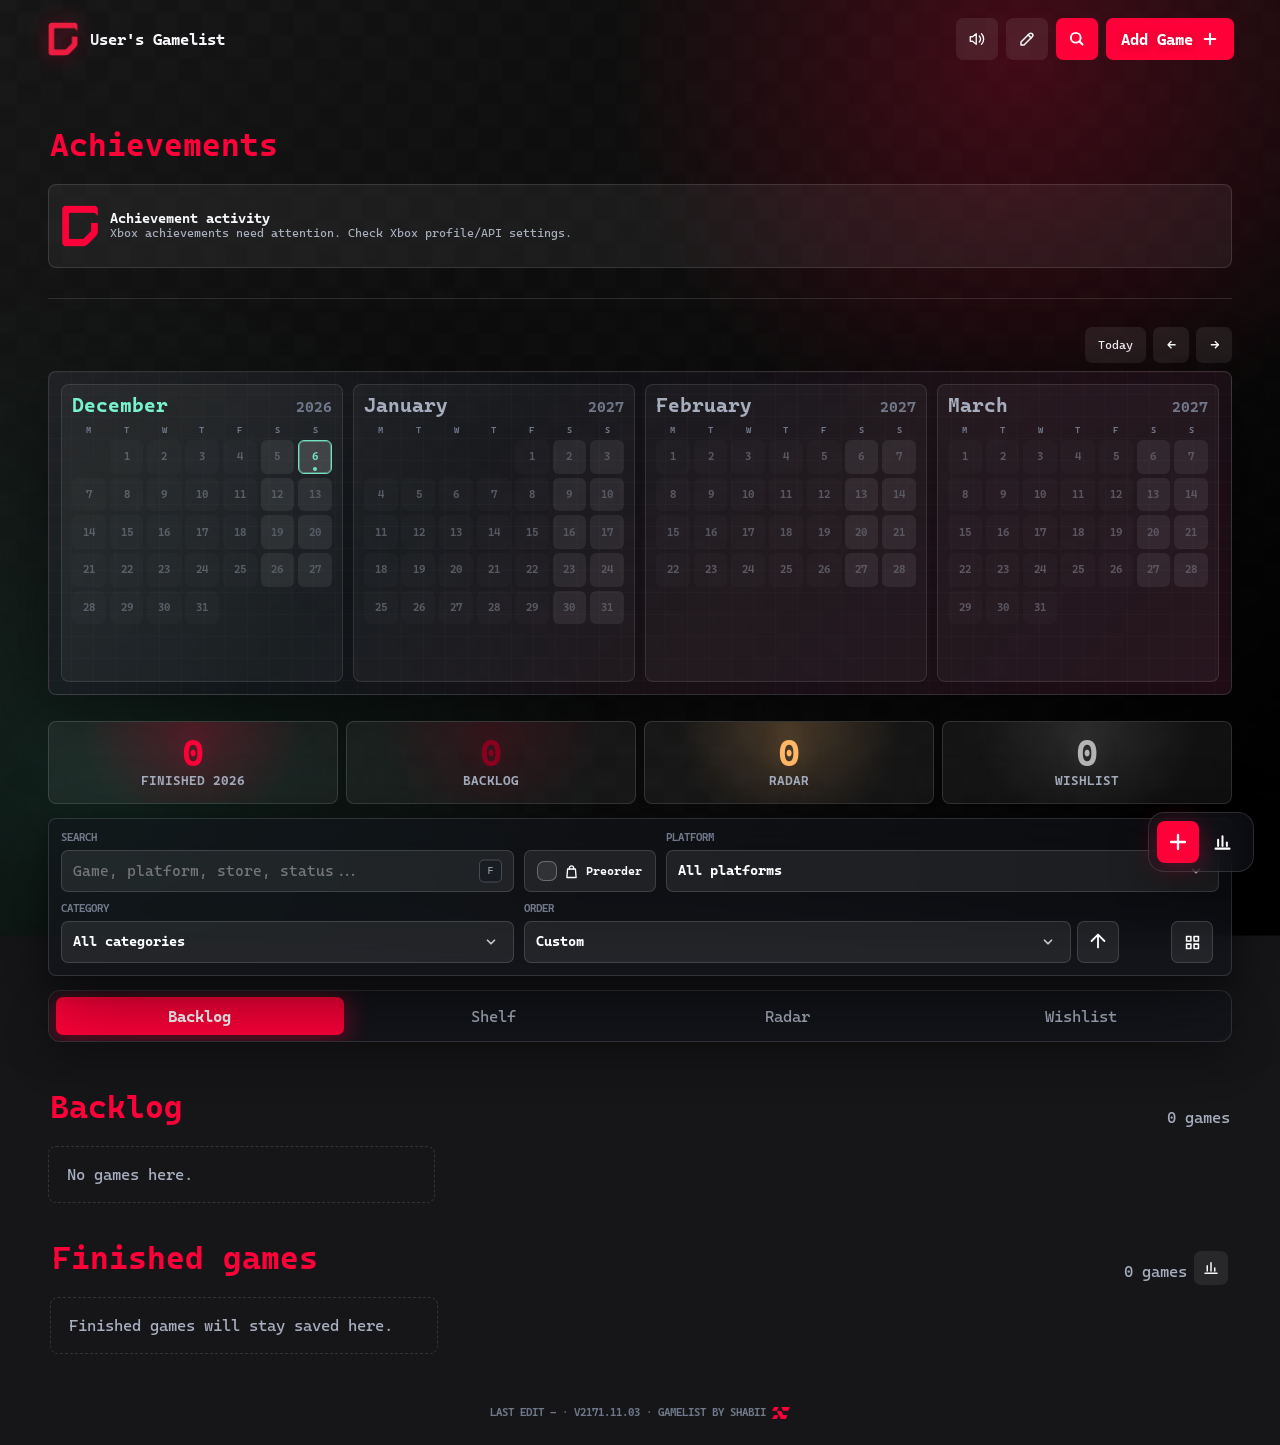
==== commit cabd5cd4: "Performance optimization to target rewrites" ====
--- a/index.html
+++ b/index.html
@@ -328,7 +328,7 @@
           <select id="tagFilter"></select>
         </label>
         <label class="collection-filter-field" hidden><span data-i18n="Region">Region</span><select id="collectionRegionFilter"><option value="all" data-i18n="All regions">All regions</option></select></label>
-        <label class="collection-filter-field" hidden><span data-i18n="Condition">Condition</span><select id="collectionConditionFilter"><option value="all" data-i18n="All conditions">All conditions</option><option value="complete" data-i18n="Complete">Complete</option><option value="complete-plus" data-i18n="Complete +">Complete +</option><option value="loose" data-i18n="Loose">Loose</option><option value="loose-plus" data-i18n="Loose +">Loose +</option><option value="sealed" data-i18n="Sealed">Sealed</option></select></label>
+        <label class="collection-filter-field" hidden><span data-i18n="Condition">Condition</span><select id="collectionConditionFilter"><option value="all" data-i18n="All conditions">All conditions</option><option value="loose" data-i18n="Loose">Loose</option><option value="loose-plus" data-i18n="Loose +">Loose +</option><option value="complete" data-i18n="Complete">Complete</option><option value="complete-plus" data-i18n="Complete +">Complete +</option><option value="sealed" data-i18n="Sealed">Sealed</option></select></label>
         <label class="order-label">
           <span data-i18n="Order">Order</span>
           <div class="order-control">
--- a/collection-workspace.css
+++ b/collection-workspace.css
@@ -442,6 +442,9 @@
 
 /* Mobile branding floats behind the controls instead of taking up page space. */
 @media (max-width: 689px) {
+  .shell > .playing-section {
+    z-index: 20;
+  }
   body > .topbar {
     position: fixed;
     inset: auto auto
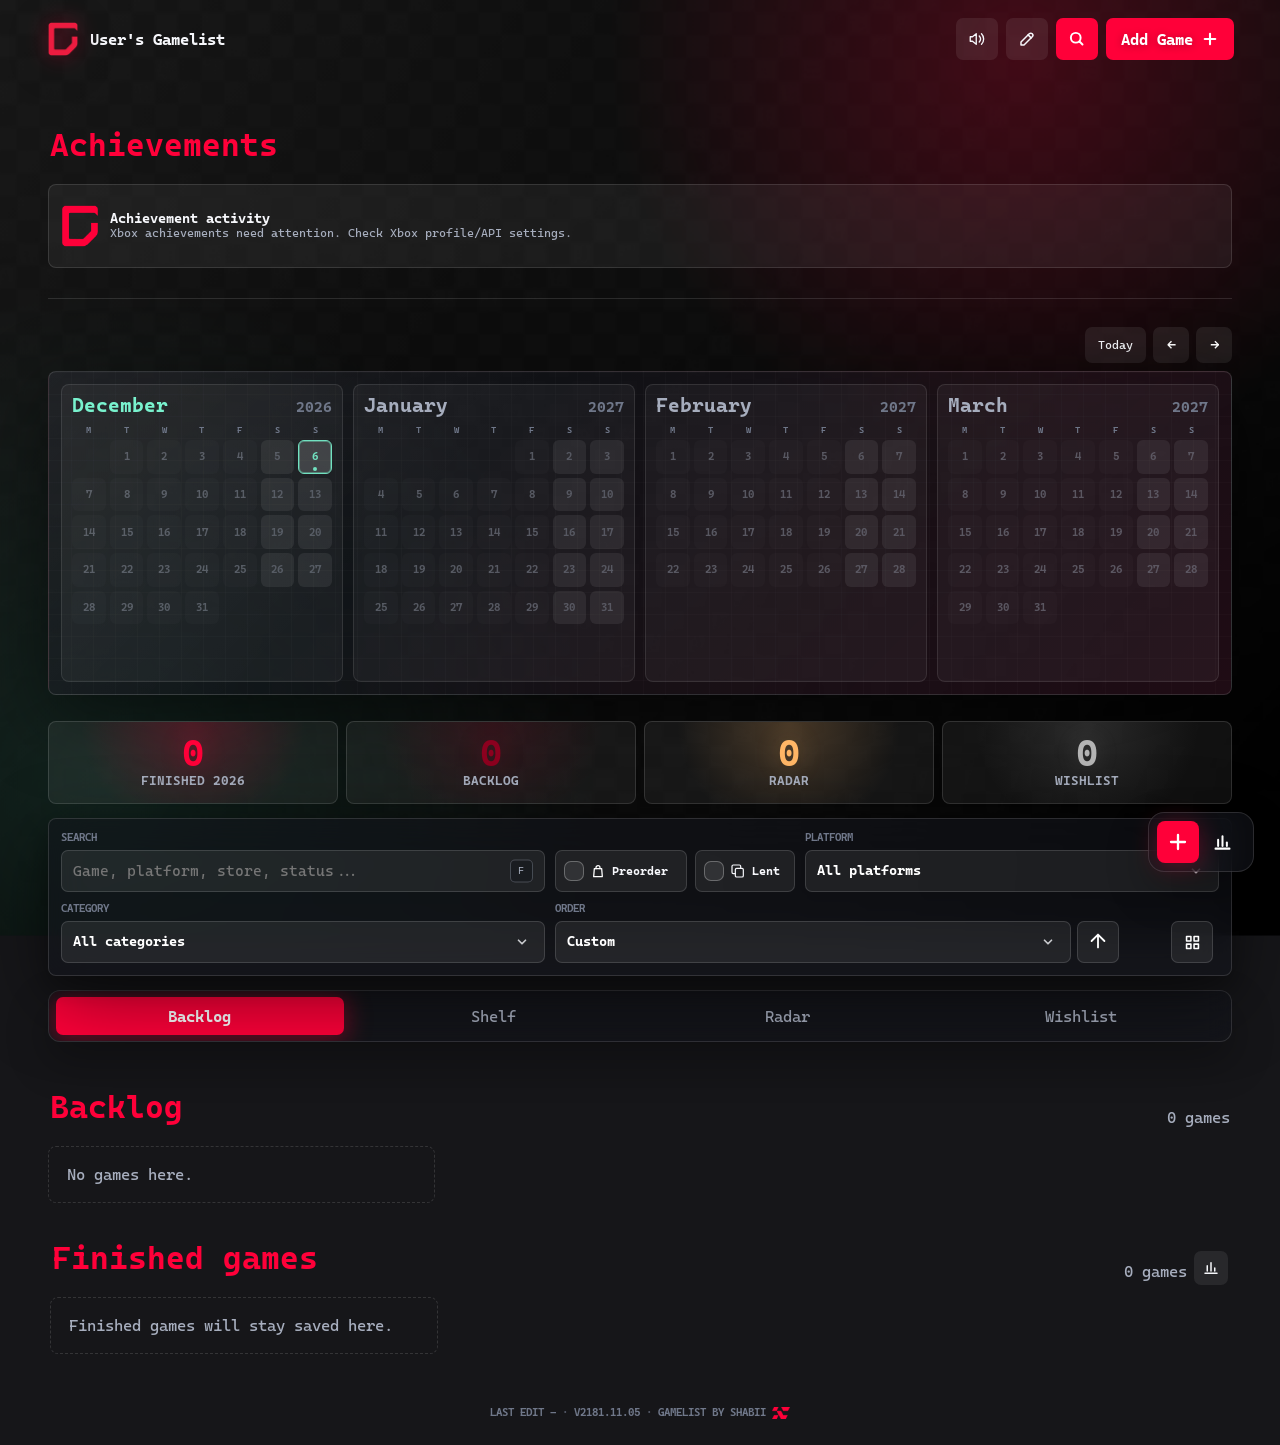
==== commit bb0d6ee8: "Add Lent filter and fit shared toolbar; bump to v2181" ====
--- a/index.html
+++ b/index.html
@@ -314,11 +314,18 @@
             <span data-svg-asset="icons/navigation/search-mobile"></span>
           </span>
         </label>
+        <div class="toolbar-status-filters">
         <label class="check-filter toggle-check toolbar-check">
           <input id="preorderedFilter" type="checkbox">
           <span data-svg-asset="icons/actions/shopping-bag-2"></span>
           <span data-i18n="Preorder">Preorder</span>
         </label>
+        <label class="check-filter toggle-check toolbar-check">
+          <input id="lentFilter" type="checkbox">
+          <span data-svg-asset="icons/actions/lend-hand"></span>
+          <span data-i18n="Lent">Lent</span>
+        </label>
+        </div>
         <label>
           <span data-i18n="Platform">Platform</span>
           <select id="platformFilter"></select>
--- a/styles.css
+++ b/styles.css
@@ -4198,6 +4198,16 @@
     0 0 20px color-mix(in srgb, var(--preorder-accent) 12%, transparent);
 }
 
+.release-day.today.has-preorder {
+  background: var(--accent-2);
+  border-color: var(--accent-2);
+  box-shadow: 0 8px 20px color-mix(in srgb, var(--accent-2) 22%, transparent);
+}
+
+.release-day.today.has-preorder > span {
+  color: #1b1000;
+}
+
 .release-day.today > span {
   position: relative;
   color: var(--accent-2);
@@ -11483,6 +11493,7 @@
 
 #detailDialog {
   width: min(980px, calc(100vw - 24px));
+  border-radius: 12px;
 }
 
 #historyDialog {
@@ -11777,7 +11788,7 @@
     var(--grid-x) var(--grid-y),
     var(--grid-x) var(--grid-y),
     center;
-  border-radius: 8px;
+  border-radius: 12px;
   backdrop-filter: blur(8px) saturate(1.08);
 }
 
@@ -14002,6 +14013,16 @@
     color-mix(in srgb, var(--preorder-accent) 16%, transparent);
 }
 
+html.theme-light .release-day.today.has-preorder {
+  background: var(--accent-2);
+  border-color: var(--accent-2);
+  box-shadow: 0 8px 20px color-mix(in srgb, var(--accent-2) 22%, transparent);
+}
+
+html.theme-light .release-day.today.has-preorder > span {
+  color: #1b1000 !important;
+}
+
 html.theme-light .stat-release {
   --stat-color: var(--preorder-accent);
   --stat-glow: color-mix(in srgb, var(--preorder-accent) 24%, transparent);
@@ -14709,11 +14730,17 @@
 
 .detail-body {
   min-width: 0;
-  padding-right: 34px;
 }
 
 .detail-body h2 {
   margin-bottom: 4px;
+  overflow-wrap: anywhere;
+}
+
+@media (min-width: 690px) {
+  .detail-body h2 {
+    padding-right: 84px;
+  }
 }
 
 .detail-body #detailDescription {
@@ -14725,15 +14752,12 @@
 
 .detail-trophies {
   margin-top: 10px;
+  padding-top: 8px;
   border-top: 1px solid var(--line);
 }
 
 #detailTrophies {
   padding-top: 8px;
-}
-
-.detail-condition.price-panel-hidden:not([hidden]) ~ .detail-trophies {
-  border-top: 0;
 }
 
 .detail-trophies-head {
@@ -22289,13 +22313,16 @@
 }
 
 .detail-note {
-  margin-top: 16px;
-  padding: 12px;
+  margin-top: 12px;
+  margin-bottom: 12px;
+  padding: 8px 10px;
   color: var(--muted);
   border-left: 3px solid var(--accent);
-  border-radius: 0 7px 7px 0;
+  border-radius: 0 8px 8px 0;
   background: rgba(255, 255, 255, 0.05);
-  line-height: 1.55;
+  font-size: 13px;
+  line-height: 1.45;
+  overflow-wrap: anywhere;
 }
 
 .physical-id-grid {
@@ -22980,6 +23007,20 @@
   padding: 8px 12px;
 }
 
+.shelf-only-backlog-check {
+  box-sizing: border-box;
+  min-height: 44px;
+  padding: 8px 12px;
+}
+
+#shelfGamelistPreorderStreamRow.has-playing-option.has-only-backlog-option {
+  grid-template-columns: repeat(3, minmax(0, 1fr));
+}
+
+#shelfGamelistPreorderStreamRow.has-playing-option.has-only-backlog-option.has-stream {
+  grid-template-columns: repeat(4, minmax(0, 1fr));
+}
+
 #shelfGamelistPreorderStreamRow.has-collection-option {
   grid-template-columns: minmax(0, 1fr);
 }
@@ -23007,11 +23048,20 @@
 }
 
 @media (max-width: 689px) {
+  #shelfGamelistPreorderStreamRow.has-playing-option.has-only-backlog-option,
+  #shelfGamelistPreorderStreamRow.has-playing-option.has-only-backlog-option.has-stream {
+    grid-template-columns: repeat(2, minmax(0, 1fr));
+  }
+
+  #shelfGamelistPreorderStreamRow.has-playing-option.has-only-backlog-option .shelf-add-collection-check {
+    grid-column: auto;
+  }
+
   #shelfGamelistPreorderStreamRow.has-playing-option.has-stream {
     grid-template-columns: repeat(2, minmax(0, 1fr));
   }
 
-  #shelfGamelistPreorderStreamRow.has-playing-option.has-stream
+  #shelfGamelistPreorderStreamRow.has-playing-option.has-stream:not(.has-only-backlog-option)
     .shelf-add-collection-check {
     grid-column: 1 / -1;
   }
@@ -23486,7 +23536,6 @@
   padding-top: 14px;
   padding-bottom: 14px;
   border-top: 1px solid var(--line);
-  border-bottom: 1px solid var(--line);
 }
 
 .detail-guides[hidden] {
@@ -23716,12 +23765,13 @@
   margin: 0;
 }
 .shelf-card-notes {
-  min-height: calc(1.45em + 20px);
-  padding: 10px 12px;
+  min-height: calc(1.4em + 16px);
+  max-height: calc(2.8em + 16px);
+  padding: 8px 10px;
   color: color-mix(in srgb, var(--text) 84%, var(--muted));
   border-left: 3px solid var(--accent);
-  border-radius: 0 6px 6px 0;
-  background: rgba(0, 0, 0, 0.26);
+  border-radius: 0 8px 8px 0;
+  background: rgba(255, 255, 255, 0.05);
   backdrop-filter: blur(18px) saturate(130%);
   -webkit-backdrop-filter: blur(18px) saturate(130%);
   font-size: 11px;
@@ -25460,17 +25510,19 @@
   padding: 0;
 }
 
-/* The edit control must not stretch Backlog's title row when hidden. */
-#backlog .card-list:not(.list-view) .game-card:not(.playing-card) .title-line {
+/* Keep edit controls from stretching single-line card titles. */
+:is(#backlog, #upcoming, #wanted) .card-list:not(.list-view) .game-card:not(.playing-card) .title-line,
+.shelf-grid:not(.list-view) .game-card .title-line {
   padding-right: 42px;
   grid-template-columns: minmax(0, 1fr);
 }
-#backlog .card-list:not(.list-view) .game-card:not(.playing-card) .title-line > .edit-action {
+:is(#backlog, #upcoming, #wanted) .card-list:not(.list-view) .game-card:not(.playing-card) .title-line > .edit-action,
+.shelf-grid:not(.list-view) .game-card .title-line > .edit-action {
   position: absolute;
   top: 10px;
   right: 10px;
 }
-#backlog .card-list:not(.list-view) .game-card.has-trailer .title-line { padding-right: 86px; }
+:is(#backlog, #upcoming, #wanted) .card-list:not(.list-view) .game-card.has-trailer .title-line { padding-right: 86px; }
 
 /* Keep list lending actions compact until the full desktop layout. */
 @media (max-width: 1919px) {
--- a/collection-workspace.css
+++ b/collection-workspace.css
@@ -440,9 +440,10 @@
   }
 }
 
-/* Mobile branding floats behind the controls instead of taking up page space. */
+/* Keep the mobile gradient below cards and the branding above them. */
 @media (max-width: 689px) {
-  .shell > .playing-section {
+  .shell > .playing-section .playing-current {
+    position: relative;
     z-index: 20;
   }
   body > .topbar {
@@ -453,7 +454,7 @@
           var(--mobile-control-height, 68px) - 8px
       )
       50%;
-    z-index: 19;
+    z-index: 21;
     display: grid;
     grid-template-columns: minmax(0, 1fr) auto auto;
     align-items: center;
@@ -479,10 +480,19 @@
       filter 220ms ease;
   }
   body > .topbar::before {
+    content: none;
+  }
+  body::after {
     content: "";
-    position: absolute;
-    z-index: -1;
-    inset: -112px -14px -18px;
+    position: fixed;
+    z-index: 19;
+    left: 50%;
+    bottom: calc(max(6px, env(safe-area-inset-bottom)) + var(--mobile-control-height, 68px) - 18px);
+    width: calc(95% + 28px);
+    height: 190px;
+    transform: translateX(-50%) scale(1.35);
+    opacity: 1;
+    transition: opacity 220ms ease;
     pointer-events: none;
     background:
       radial-gradient(circle at 78% 9%, var(--glow-primary), transparent 30%),
@@ -551,8 +561,13 @@
     filter: blur(4px);
     pointer-events: none;
   }
+  body:has(> .topbar.is-scroll-hidden)::after,
+  body.dialog-open::after {
+    opacity: 0;
+  }
   @media (prefers-reduced-motion: reduce) {
-    body > .topbar {
+    body > .topbar,
+    body::after {
       transition: opacity 100ms linear;
     }
   }
@@ -816,3 +831,53 @@
 @media (max-width: 689px) {
   .board { overflow: visible; }
 }
+
+/* Keep the shared status toggles together in both toolbar layouts. */
+.toolbar > .toolbar-status-filters {
+  display: flex;
+  align-items: flex-end;
+  align-self: end;
+  gap: 8px;
+  min-width: 0;
+}
+.toolbar .toolbar-status-filters > .toolbar-check {
+  width: auto;
+  flex: 0 0 auto;
+  box-sizing: border-box;
+  padding-inline: 8px;
+  white-space: nowrap;
+}
+@media (min-width: 690px) {
+  .toolbar:not(.collection-toolbar) {
+    grid-template-columns: minmax(0, 1fr) 240px minmax(0, .65fr) 90px;
+    grid-template-areas: "search status platform platform" "category order order view";
+  }
+  .toolbar.collection-toolbar {
+    grid-template-columns: repeat(2, minmax(0, 1fr)) 100px repeat(3, minmax(0, 1fr)) 90px;
+    grid-template-areas: "search search status platform platform category category" "region region condition condition order order view";
+  }
+  .toolbar.glass > .search { grid-area: search !important; }
+  .toolbar.glass > .toolbar-status-filters { grid-area: status !important; }
+  .toolbar.glass > label:has(#platformFilter) { grid-area: platform !important; }
+  .toolbar.glass > label:has(#tagFilter) { grid-area: category !important; }
+  .toolbar.glass > label:has(#collectionRegionFilter) { grid-area: region !important; }
+  .toolbar.glass > label:has(#collectionConditionFilter) { grid-area: condition !important; }
+  .toolbar.glass > .order-label { grid-area: order !important; }
+  .toolbar.glass > .library-view-controls { grid-area: view !important; }
+}
+@media (min-width: 1301px) {
+  .toolbar:not(.collection-toolbar) {
+    grid-template-columns: minmax(180px, 2.05fr) 240px minmax(90px, .65fr) minmax(130px, .9fr) minmax(190px, .75fr) 90px;
+    grid-template-areas: "search status platform category order view";
+  }
+  .toolbar.collection-toolbar {
+    grid-template-columns: minmax(100px, .8fr) 100px minmax(140px, 1.45fr) repeat(3, minmax(110px, .85fr)) minmax(190px, .9fr) 90px;
+    grid-template-areas: "search status platform category region condition order view";
+  }
+}
+@media (max-width: 689px) {
+  .toolbar > .toolbar-status-filters { grid-column: 1 / -1; }
+}
+.toolbar .toolbar-status-filters > label:has(#preorderedFilter) { width: 132px !important; }
+.toolbar .toolbar-status-filters > label:has(#lentFilter) { width: 100px !important; }
+.toolbar .toolbar-status-filters svg { width: 16px; height: 16px; min-width: 16px; flex: 0 0 16px; }
